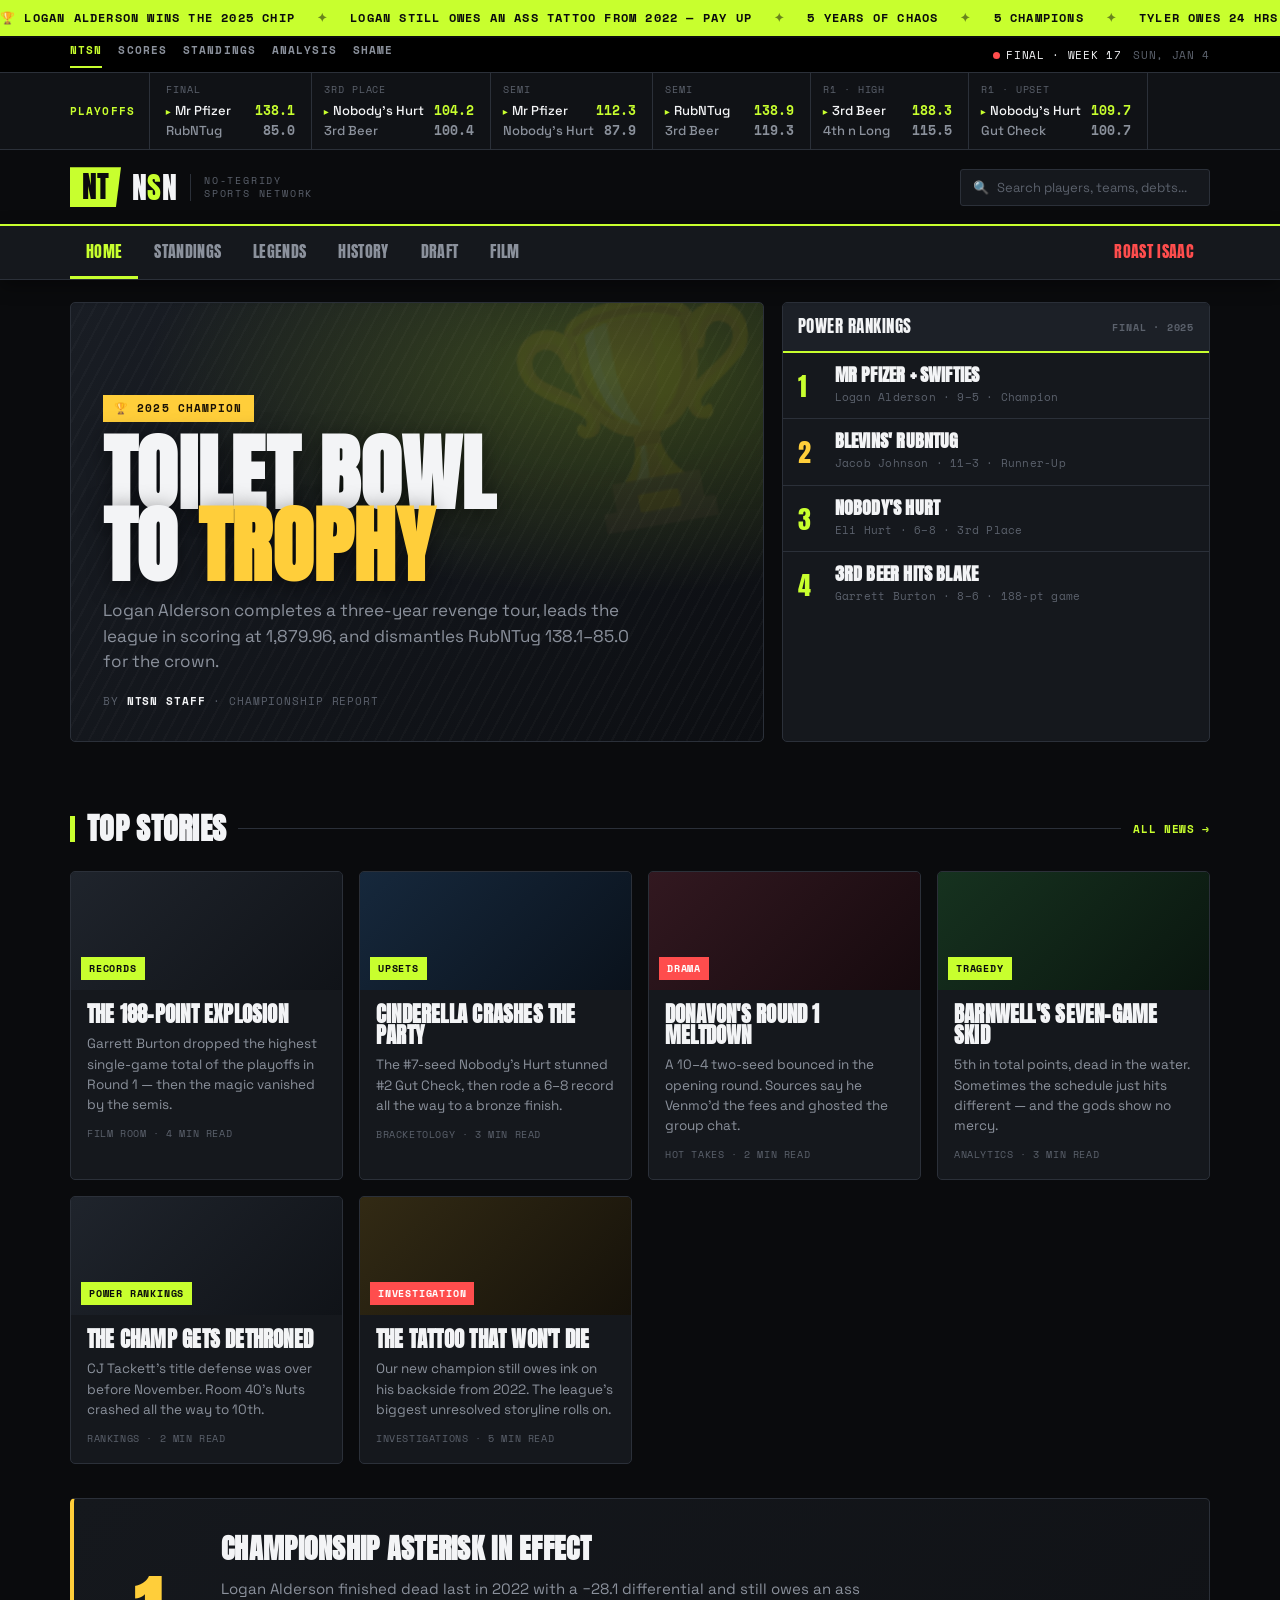
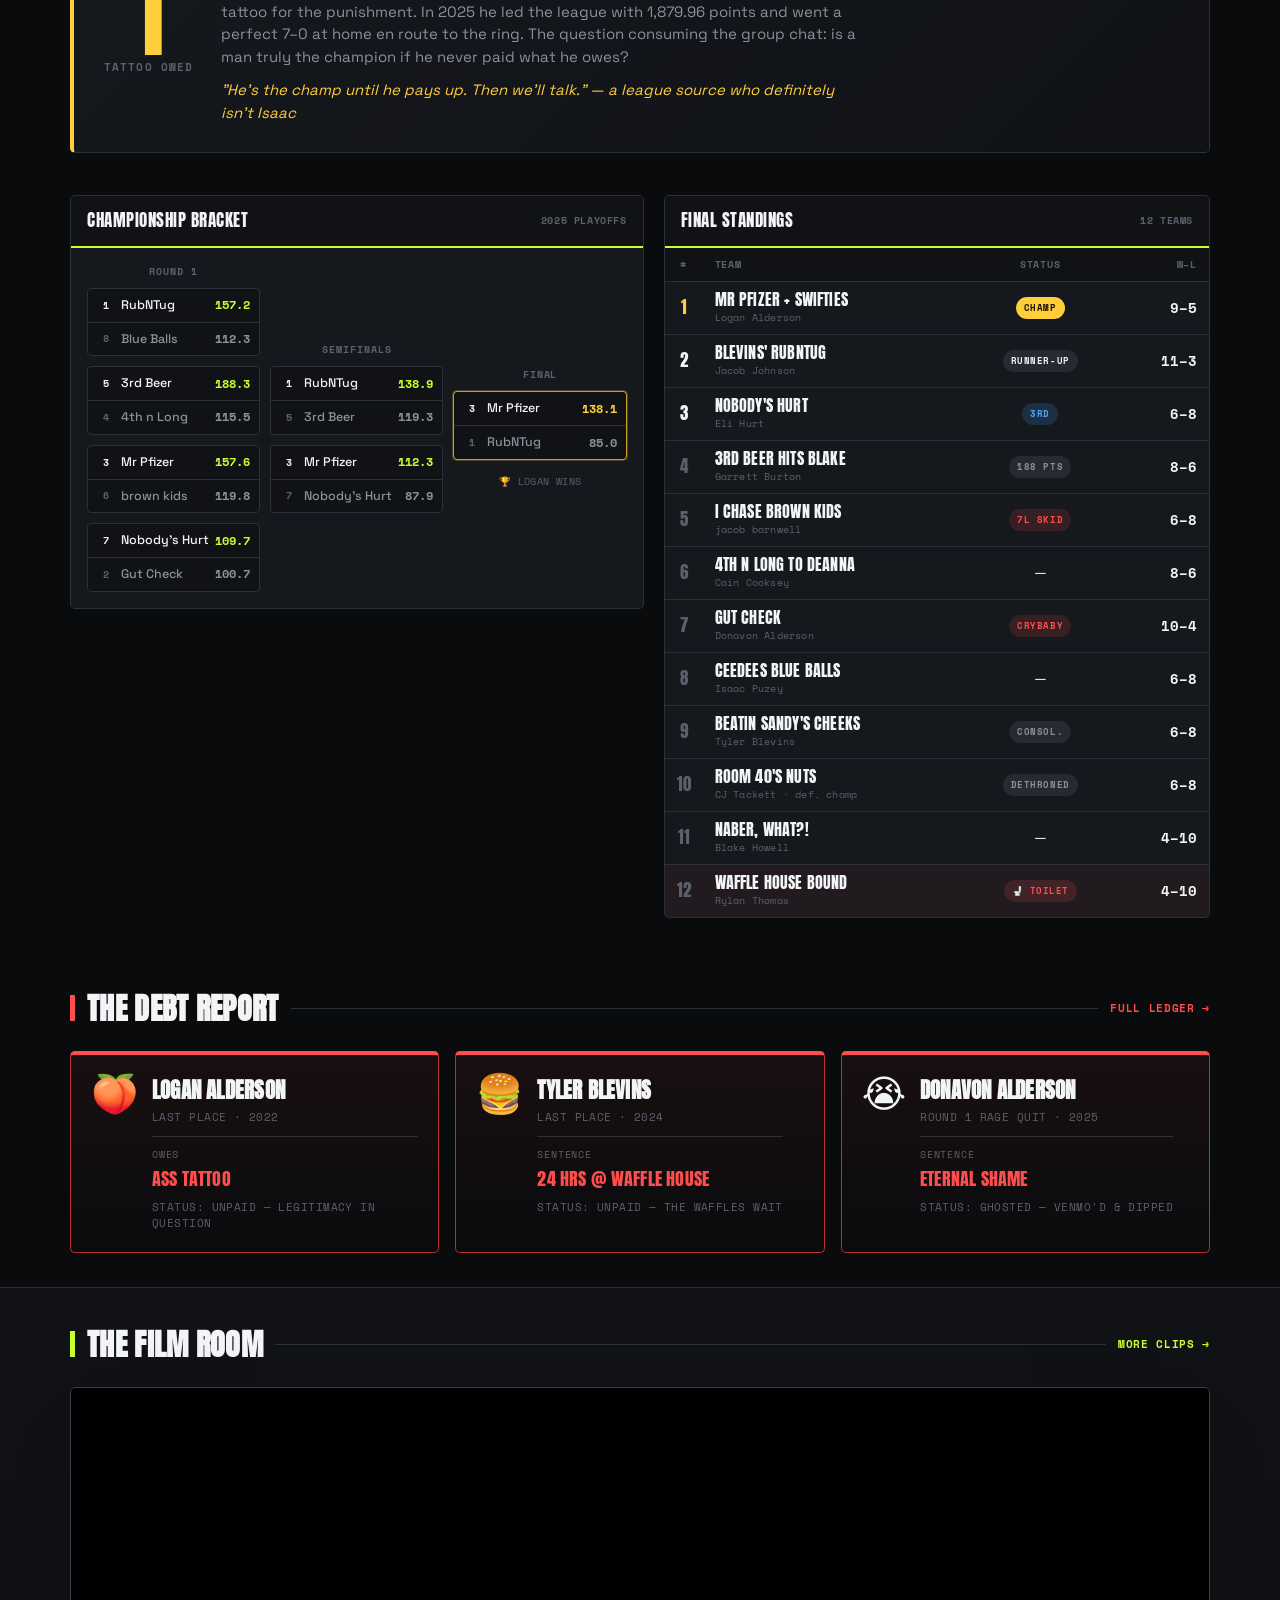
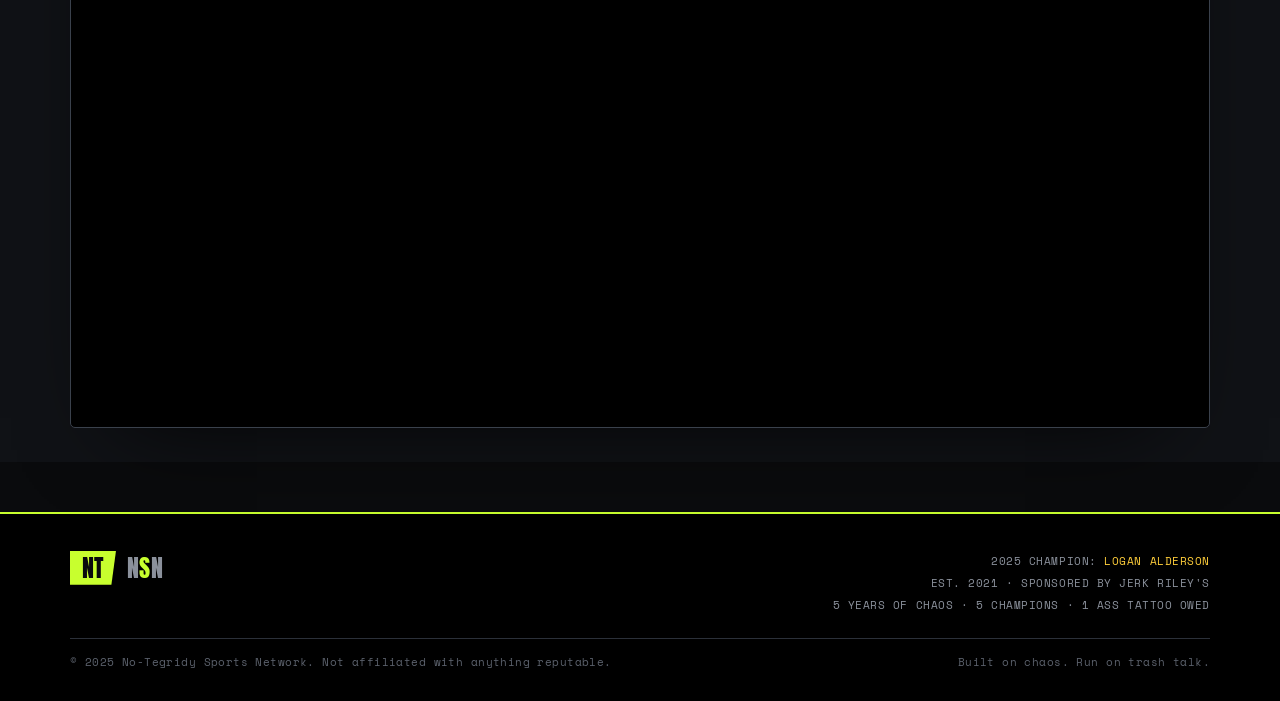
==== index.html @ 657ff0cb "Convert site to NTSN Dark broadcast design across all 7 pages Implements the NTSN (No-Tegridy Sports" ====
<!DOCTYPE html>
<html lang="en">
<head>
    <meta charset="UTF-8">
    <meta name="viewport" content="width=device-width, initial-scale=1.0">
    <title>NTSN — No-Tegridy Sports Network | Logan Captures the 2025 Crown</title>
    <meta name="description" content="No-Tegridy Sports Network: dark broadcast coverage of the 2025 fantasy football championship. Live scorebug, bracket, standings, and the debt that still looms.">
    <link rel="icon" href="favicon-32x32.png" type="image/png">
    <link rel="preconnect" href="https://fonts.googleapis.com">
    <link rel="preconnect" href="https://fonts.gstatic.com" crossorigin>
    <link href="https://fonts.googleapis.com/css2?family=Anton&family=Space+Grotesk:wght@400;500;700&family=Space+Mono:wght@400;700&display=swap" rel="stylesheet">
    <link rel="stylesheet" href="styles.css">
</head>
<body>
<a href="#main" class="skip-link">Skip to main content</a>

<!-- TICKER -->
<div class="ticker" aria-hidden="true">
    <div class="ticker-track" id="ticker">
        <span class="ticker-item">🏆 Logan Alderson wins the 2025 chip</span>
        <span class="ticker-item">Logan STILL owes an ass tattoo from 2022 — pay up</span>
        <span class="ticker-item">5 years of chaos</span>
        <span class="ticker-item">5 champions</span>
        <span class="ticker-item">Tyler owes 24 hrs at Waffle House</span>
        <span class="ticker-item">Donavon rage-quit in Round 1</span>
        <span class="ticker-item">Garrett dropped 188.3 in the playoffs</span>
        <span class="ticker-item">Sponsored by Jerk Riley's</span>
        <span class="ticker-item">Est. 2021</span>
    </div>
</div>

<!-- UTILITY BAR -->
<div class="util">
    <div class="wrap">
        <div class="u-left">
            <a class="on" href="index.html">NTSN</a>
            <a href="#scores">Scores</a>
            <a href="standings.html">Standings</a>
            <a href="#analysis">Analysis</a>
            <a href="roasting-isaac.html">Shame</a>
        </div>
        <div class="u-right">
            <span class="live"><span class="dot"></span>FINAL · WEEK 17</span>
            <span>SUN, JAN 4</span>
        </div>
    </div>
</div>

<!-- SCOREBUG STRIP -->
<div class="scorestrip" id="scores">
    <div class="wrap">
        <div class="sb-label"><span>Playoffs</span></div>
        <div class="sb"><div class="rnd">Final</div>
            <div class="tm w"><span class="nm">Mr Pfizer</span><span class="sc">138.1</span></div>
            <div class="tm"><span class="nm">RubNTug</span><span class="sc">85.0</span></div>
        </div>
        <div class="sb"><div class="rnd">3rd Place</div>
            <div class="tm w"><span class="nm">Nobody's Hurt</span><span class="sc">104.2</span></div>
            <div class="tm"><span class="nm">3rd Beer</span><span class="sc">100.4</span></div>
        </div>
        <div class="sb"><div class="rnd">Semi</div>
            <div class="tm w"><span class="nm">Mr Pfizer</span><span class="sc">112.3</span></div>
            <div class="tm"><span class="nm">Nobody's Hurt</span><span class="sc">87.9</span></div>
        </div>
        <div class="sb"><div class="rnd">Semi</div>
            <div class="tm w"><span class="nm">RubNTug</span><span class="sc">138.9</span></div>
            <div class="tm"><span class="nm">3rd Beer</span><span class="sc">119.3</span></div>
        </div>
        <div class="sb"><div class="rnd">R1 · High</div>
            <div class="tm w"><span class="nm">3rd Beer</span><span class="sc">188.3</span></div>
            <div class="tm"><span class="nm">4th n Long</span><span class="sc">115.5</span></div>
        </div>
        <div class="sb"><div class="rnd">R1 · Upset</div>
            <div class="tm w"><span class="nm">Nobody's Hurt</span><span class="sc">109.7</span></div>
            <div class="tm"><span class="nm">Gut Check</span><span class="sc">100.7</span></div>
        </div>
    </div>
</div>

<!-- MASTHEAD -->
<div class="masthead">
    <div class="wrap">
        <a class="logo" href="index.html" aria-label="NTSN home">
            <span class="mark">NT</span>
            <span class="word">N<b>S</b>N</span>
            <span class="tag">No-Tegridy<br>Sports Network</span>
        </a>
        <div class="mh-search" aria-hidden="true">
            <span>🔍</span>
            <input type="text" placeholder="Search players, teams, debts...">
        </div>
    </div>
</div>

<!-- SUBNAV -->
<nav class="subnav" id="top" aria-label="Main">
    <div class="wrap">
        <a class="on" href="index.html">Home</a>
        <a href="standings.html">Standings</a>
        <a href="group.html">Legends</a>
        <a href="past-seasons.html">History</a>
        <a href="draft-recap.html">Draft</a>
        <a href="pictures.html">Film</a>
        <a class="roast" href="roasting-isaac.html">Roast Isaac</a>
    </div>
</nav>

<main id="main">

<!-- HERO -->
<div class="hero-band">
    <div class="wrap">
        <div class="hero">
            <article class="feature reveal">
                <div class="fc">
                    <span class="feat-tag">🏆 2025 Champion</span>
                    <h1>Toilet Bowl<br>to <em>Trophy</em></h1>
                    <p class="dek">Logan Alderson completes a three-year revenge tour, leads the league in scoring at 1,879.96, and dismantles RubNTug 138.1–85.0 for the crown.</p>
                    <div class="byline">By <b>NTSN Staff</b> · Championship Report</div>
                </div>
            </article>

            <aside class="rail reveal">
                <div class="rail-head">Power Rankings <span class="lk">FINAL · 2025</span></div>
                <a class="item" href="standings.html"><span class="rk">1</span><span class="tx"><h4>Mr Pfizer + Swifties</h4><p>Logan Alderson · 9–5 · Champion</p></span></a>
                <a class="item" href="standings.html"><span class="rk">2</span><span class="tx"><h4>Blevins' RubNTug</h4><p>Jacob Johnson · 11–3 · Runner-Up</p></span></a>
                <a class="item" href="standings.html"><span class="rk">3</span><span class="tx"><h4>Nobody's Hurt</h4><p>Eli Hurt · 6–8 · 3rd Place</p></span></a>
                <a class="item" href="standings.html"><span class="rk">4</span><span class="tx"><h4>3rd Beer Hits Blake</h4><p>Garrett Burton · 8–6 · 188-pt game</p></span></a>
            </aside>
        </div>
    </div>
</div>

<!-- TOP STORIES -->
<section class="sec" id="analysis">
    <div class="wrap">
        <div class="sec-head reveal">
            <span class="bar"></span>
            <h2>Top Stories</h2>
            <span class="rule"></span>
            <a class="all" href="standings.html">All News →</a>
        </div>
        <div class="cards reveal">
            <article class="card">
                <div class="thumb"><span class="cat">Records</span></div>
                <div class="cbody">
                    <h3><a href="standings.html">The 188-Point Explosion</a></h3>
                    <p>Garrett Burton dropped the highest single-game total of the playoffs in Round 1 — then the magic vanished by the semis.</p>
                    <div class="meta">Film Room · 4 min read</div>
                </div>
            </article>
            <article class="card">
                <div class="thumb g2"><span class="cat">Upsets</span></div>
                <div class="cbody">
                    <h3><a href="standings.html">Cinderella Crashes the Party</a></h3>
                    <p>The #7-seed Nobody's Hurt stunned #2 Gut Check, then rode a 6–8 record all the way to a bronze finish.</p>
                    <div class="meta">Bracketology · 3 min read</div>
                </div>
            </article>
            <article class="card">
                <div class="thumb g3"><span class="cat">Drama</span></div>
                <div class="cbody">
                    <h3><a href="standings.html">Donavon's Round 1 Meltdown</a></h3>
                    <p>A 10–4 two-seed bounced in the opening round. Sources say he Venmo'd the fees and ghosted the group chat.</p>
                    <div class="meta">Hot Takes · 2 min read</div>
                </div>
            </article>
            <article class="card">
                <div class="thumb g5"><span class="cat">Tragedy</span></div>
                <div class="cbody">
                    <h3><a href="standings.html">Barnwell's Seven-Game Skid</a></h3>
                    <p>5th in total points, dead in the water. Sometimes the schedule just hits different — and the gods show no mercy.</p>
                    <div class="meta">Analytics · 3 min read</div>
                </div>
            </article>
            <article class="card">
                <div class="thumb g4"><span class="cat">Power Rankings</span></div>
                <div class="cbody">
                    <h3><a href="past-seasons.html">The Champ Gets Dethroned</a></h3>
                    <p>CJ Tackett's title defense was over before November. Room 40's Nuts crashed all the way to 10th.</p>
                    <div class="meta">Rankings · 2 min read</div>
                </div>
            </article>
            <article class="card">
                <div class="thumb g6"><span class="cat">Investigation</span></div>
                <div class="cbody">
                    <h3><a href="roasting-isaac.html">The Tattoo That Won't Die</a></h3>
                    <p>Our new champion still owes ink on his backside from 2022. The league's biggest unresolved storyline rolls on.</p>
                    <div class="meta">Investigations · 5 min read</div>
                </div>
            </article>
        </div>
    </div>
</section>

<!-- ANALYSIS BANNER -->
<section class="wrap" style="padding-bottom:8px;">
    <div class="analysis reveal">
        <div class="big">1<small>TATTOO OWED</small></div>
        <div>
            <h3>Championship Asterisk In Effect</h3>
            <p>Logan Alderson finished dead last in 2022 with a −28.1 differential and still owes an ass tattoo for the punishment. In 2025 he led the league with 1,879.96 points and went a perfect 7–0 at home en route to the ring. The question consuming the group chat: is a man truly the champion if he never paid what he owes?</p>
            <p class="quote">"He's the champ until he pays up. Then we'll talk." — a league source who definitely isn't Isaac</p>
        </div>
    </div>
</section>

<!-- BRACKET + STANDINGS -->
<section class="sec" id="standings">
    <div class="wrap">
        <div class="split">
            <div class="panel-card reveal">
                <div class="pc-head">Championship Bracket <span class="sm">2025 PLAYOFFS</span></div>
                <div class="bk">
                    <div class="col c1">
                        <div class="cl">Round 1</div>
                        <div class="bm">
                            <div class="br w"><span class="sd">1</span><span class="nm">RubNTug</span><span class="sc">157.2</span></div>
                            <div class="br"><span class="sd">8</span><span class="nm">Blue Balls</span><span class="sc">112.3</span></div>
                        </div>
                        <div class="bm">
                            <div class="br w"><span class="sd">5</span><span class="nm">3rd Beer</span><span class="sc">188.3</span></div>
                            <div class="br"><span class="sd">4</span><span class="nm">4th n Long</span><span class="sc">115.5</span></div>
                        </div>
                        <div class="bm">
                            <div class="br w"><span class="sd">3</span><span class="nm">Mr Pfizer</span><span class="sc">157.6</span></div>
                            <div class="br"><span class="sd">6</span><span class="nm">brown kids</span><span class="sc">119.8</span></div>
                        </div>
                        <div class="bm">
                            <div class="br w"><span class="sd">7</span><span class="nm">Nobody's Hurt</span><span class="sc">109.7</span></div>
                            <div class="br"><span class="sd">2</span><span class="nm">Gut Check</span><span class="sc">100.7</span></div>
                        </div>
                    </div>
                    <div class="col c2">
                        <div class="cl">Semifinals</div>
                        <div class="bm">
                            <div class="br w"><span class="sd">1</span><span class="nm">RubNTug</span><span class="sc">138.9</span></div>
                            <div class="br"><span class="sd">5</span><span class="nm">3rd Beer</span><span class="sc">119.3</span></div>
                        </div>
                        <div class="bm">
                            <div class="br w"><span class="sd">3</span><span class="nm">Mr Pfizer</span><span class="sc">112.3</span></div>
                            <div class="br"><span class="sd">7</span><span class="nm">Nobody's Hurt</span><span class="sc">87.9</span></div>
                        </div>
                    </div>
                    <div class="col c3">
                        <div class="cl">Final</div>
                        <div class="bm champ">
                            <div class="br w"><span class="sd">3</span><span class="nm">Mr Pfizer</span><span class="sc">138.1</span></div>
                            <div class="br"><span class="sd">1</span><span class="nm">RubNTug</span><span class="sc">85.0</span></div>
                        </div>
                        <div class="note">🏆 Logan wins</div>
                    </div>
                </div>
            </div>

            <div class="panel-card reveal">
                <div class="pc-head">Final Standings <span class="sm">12 TEAMS</span></div>
                <table class="stand">
                    <thead>
                        <tr><th class="c">#</th><th>Team</th><th class="c">Status</th><th class="r">W–L</th></tr>
                    </thead>
                    <tbody>
                        <tr class="p1"><td class="rk">1</td><td><div class="team">Mr Pfizer + Swifties</div><div class="own">Logan Alderson</div></td><td class="tag"><span class="tg champ">Champ</span></td><td class="rec">9–5</td></tr>
                        <tr class="p2"><td class="rk">2</td><td><div class="team">Blevins' RubNTug</div><div class="own">Jacob Johnson</div></td><td class="tag"><span class="tg run">Runner-Up</span></td><td class="rec">11–3</td></tr>
                        <tr class="p3"><td class="rk">3</td><td><div class="team">Nobody's Hurt</div><div class="own">Eli Hurt</div></td><td class="tag"><span class="tg third">3rd</span></td><td class="rec">6–8</td></tr>
                        <tr><td class="rk">4</td><td><div class="team">3rd Beer Hits Blake</div><div class="own">Garrett Burton</div></td><td class="tag"><span class="tg neu">188 Pts</span></td><td class="rec">8–6</td></tr>
                        <tr><td class="rk">5</td><td><div class="team">I chase brown kids</div><div class="own">jacob barnwell</div></td><td class="tag"><span class="tg bad">7L Skid</span></td><td class="rec">6–8</td></tr>
                        <tr><td class="rk">6</td><td><div class="team">4th n Long to Deanna</div><div class="own">Cain Cooksey</div></td><td class="tag">—</td><td class="rec">8–6</td></tr>
                        <tr><td class="rk">7</td><td><div class="team">Gut Check</div><div class="own">Donavon Alderson</div></td><td class="tag"><span class="tg bad">Crybaby</span></td><td class="rec">10–4</td></tr>
                        <tr><td class="rk">8</td><td><div class="team">CeeDees Blue Balls</div><div class="own">Isaac Puzey</div></td><td class="tag">—</td><td class="rec">6–8</td></tr>
                        <tr><td class="rk">9</td><td><div class="team">Beatin Sandy's Cheeks</div><div class="own">Tyler Blevins</div></td><td class="tag"><span class="tg neu">Consol.</span></td><td class="rec">6–8</td></tr>
                        <tr><td class="rk">10</td><td><div class="team">Room 40's Nuts</div><div class="own">CJ Tackett · def. champ</div></td><td class="tag"><span class="tg neu">Dethroned</span></td><td class="rec">6–8</td></tr>
                        <tr><td class="rk">11</td><td><div class="team">Naber, What?!</div><div class="own">Blake Howell</div></td><td class="tag">—</td><td class="rec">4–10</td></tr>
                        <tr class="last"><td class="rk">12</td><td><div class="team">Waffle House Bound</div><div class="own">Rylan Thomas</div></td><td class="tag"><span class="tg bad">🚽 Toilet</span></td><td class="rec">4–10</td></tr>
                    </tbody>
                </table>
            </div>
        </div>
    </div>
</section>

<!-- DEBT REPORT -->
<section class="sec" id="shame">
    <div class="wrap">
        <div class="sec-head reveal">
            <span class="bar red"></span>
            <h2>The Debt Report</h2>
            <span class="rule"></span>
            <a class="all red" href="roasting-isaac.html">Full Ledger →</a>
        </div>
        <div class="shame-strip reveal">
            <div class="shame-c">
                <div class="e">🍑</div>
                <div>
                    <h4>Logan Alderson</h4>
                    <div class="crime">Last place · 2022</div>
                    <div class="owes"><div class="l">Owes</div><div class="v">Ass Tattoo</div></div>
                    <div class="crime" style="margin-top:7px;">Status: UNPAID — legitimacy in question</div>
                </div>
            </div>
            <div class="shame-c">
                <div class="e">🍔</div>
                <div>
                    <h4>Tyler Blevins</h4>
                    <div class="crime">Last place · 2024</div>
                    <div class="owes"><div class="l">Sentence</div><div class="v">24 Hrs @ Waffle House</div></div>
                    <div class="crime" style="margin-top:7px;">Status: UNPAID — the waffles wait</div>
                </div>
            </div>
            <div class="shame-c">
                <div class="e">😭</div>
                <div>
                    <h4>Donavon Alderson</h4>
                    <div class="crime">Round 1 rage quit · 2025</div>
                    <div class="owes"><div class="l">Sentence</div><div class="v">Eternal Shame</div></div>
                    <div class="crime" style="margin-top:7px;">Status: GHOSTED — Venmo'd &amp; dipped</div>
                </div>
            </div>
        </div>
    </div>
</section>

<!-- VIDEO -->
<section class="video-band sec" id="gallery">
    <div class="wrap">
        <div class="sec-head reveal">
            <span class="bar"></span>
            <h2>The Film Room</h2>
            <span class="rule"></span>
            <a class="all" href="pictures.html">More Clips →</a>
        </div>
        <div class="vframe reveal">
            <iframe src="https://drive.google.com/file/d/1FqCwbtJNPTwEOCV17knB-RjSnwwdlxJz/preview" allow="autoplay" allowfullscreen title="No-Tegridy highlight video"></iframe>
        </div>
    </div>
</section>

</main>

<!-- FOOTER -->
<footer class="foot" id="history">
    <div class="wrap">
        <div class="ftop">
            <a class="logo" href="index.html"><span class="mark">NT</span><span class="word">N<b>S</b>N</span></a>
            <div class="fmeta">
                2025 Champion: <span class="gold">Logan Alderson</span><br>
                Est. 2021 · Sponsored by Jerk Riley's<br>
                5 Years of Chaos · 5 Champions · 1 Ass Tattoo Owed
            </div>
        </div>
        <div class="fbottom">
            <span>© 2025 No-Tegridy Sports Network. Not affiliated with anything reputable.</span>
            <span>Built on chaos. Run on trash talk.</span>
        </div>
    </div>
</footer>

<script src="script.js"></script>
</body>
</html>
---- styles.css ----
/* ====================================================================
   NO-TEGRIDY SPORTS NETWORK (NTSN) — DARK BROADCAST DESIGN SYSTEM
   ==================================================================== */

:root {
    /* surfaces */
    --bg: #0a0b0d;
    --bg-2: #101216;
    --surface: #15181d;
    --surface-2: #1c2027;
    --surface-3: #252a33;
    --line: #2b3039;
    --line-2: #3a414c;

    /* text */
    --text: #f3f4f6;
    --muted: #8b919c;
    --faint: #5b616c;

    /* brand */
    --green: #c8ff2e;
    --green-dim: #9fd119;
    --gold: #ffce3a;
    --gold-dim: #c79b1f;
    --red: #ff4d4d;
    --red-dim: #b8302f;
    --blue: #4ea8ff;
    --purple: #a78bfa;

    /* type */
    --display: "Anton", Impact, sans-serif;
    --body: "Space Grotesk", system-ui, sans-serif;
    --mono: "Space Mono", ui-monospace, monospace;

    --maxw: 1200px;
    --maxw-wide: 1320px;
    --gutter: clamp(12px, 3vw, 30px);
}

/* ============ RESET ============ */
*, *::before, *::after { box-sizing: border-box; margin: 0; padding: 0; }
html { scroll-behavior: smooth; -webkit-text-size-adjust: 100%; }
body {
    font-family: var(--body);
    font-size: 16px;
    line-height: 1.5;
    color: var(--text);
    background: var(--bg);
    -webkit-font-smoothing: antialiased;
    overflow-x: hidden;
    background-image: radial-gradient(900px 480px at 82% -8%, rgba(200,255,46,.05), transparent 60%);
}
a { color: inherit; text-decoration: none; }
img, video, iframe { display: block; max-width: 100%; }
ul { list-style: none; }
button { font: inherit; cursor: pointer; border: none; background: none; color: inherit; }
::selection { background: var(--green); color: #0a0b0d; }

:focus-visible {
    outline: 2px solid var(--green);
    outline-offset: 2px;
}

.skip-link {
    position: absolute;
    top: -50px;
    left: 12px;
    background: var(--green);
    color: #0a0b0d;
    padding: 8px 14px;
    font-family: var(--mono);
    font-weight: 700;
    z-index: 10000;
    text-transform: uppercase;
    letter-spacing: 0.08em;
}
.skip-link:focus { top: 8px; }

.wrap { max-width: var(--maxw); margin: 0 auto; padding-inline: var(--gutter); }
.wrap-wide { max-width: var(--maxw-wide); margin: 0 auto; padding-inline: var(--gutter); }

.display { font-family: var(--display); font-weight: 400; text-transform: uppercase; line-height: .92; letter-spacing: .01em; }
.mono { font-family: var(--mono); }

/* ============ TICKER ============ */
.ticker {
    background: var(--green);
    color: #0a0b0d;
    overflow: hidden;
    border-bottom: 2px solid #0a0b0d;
    position: relative;
    z-index: 60;
}
.ticker-track {
    display: inline-flex;
    align-items: center;
    white-space: nowrap;
    animation: scroll-ticker 34s linear infinite;
    will-change: transform;
}
.ticker:hover .ticker-track { animation-play-state: paused; }
.ticker-item {
    font-family: var(--mono);
    font-weight: 700;
    font-size: 12px;
    letter-spacing: .1em;
    text-transform: uppercase;
    padding: 9px 0;
    display: inline-flex;
    align-items: center;
}
.ticker-item::after { content: "\2726"; padding: 0 22px; opacity: .5; }
@keyframes scroll-ticker {
    from { transform: translateX(0); }
    to { transform: translateX(-50%); }
}

/* ============ UTILITY BAR ============ */
.util {
    background: #000;
    border-bottom: 1px solid var(--line);
}
.util .wrap { display: flex; align-items: center; justify-content: space-between; height: 34px; gap: 14px; }
.util .u-left {
    display: flex;
    align-items: center;
    gap: 16px;
    font-family: var(--mono);
    font-weight: 700;
    font-size: 11px;
    text-transform: uppercase;
    letter-spacing: .1em;
    overflow-x: auto;
    scrollbar-width: none;
}
.util .u-left::-webkit-scrollbar { display: none; }
.util .u-left a {
    color: var(--muted);
    transition: color .12s;
    padding-bottom: 8px;
    border-bottom: 2px solid transparent;
    white-space: nowrap;
}
.util .u-left a:hover { color: var(--text); }
.util .u-left a.on { color: var(--green); border-bottom-color: var(--green); }
.util .u-right {
    display: flex;
    align-items: center;
    gap: 12px;
    color: var(--faint);
    font-family: var(--mono);
    font-size: 11px;
    letter-spacing: .06em;
    white-space: nowrap;
    flex-shrink: 0;
}
.util .live { display: flex; align-items: center; gap: 6px; color: var(--text); }
.util .dot {
    width: 7px;
    height: 7px;
    border-radius: 50%;
    background: var(--red);
    animation: pulse 1.4s infinite;
}
@keyframes pulse { 0%, 100% { opacity: 1; } 50% { opacity: .35; } }

/* ============ SCOREBUG STRIP ============ */
.scorestrip {
    background: var(--bg-2);
    border-bottom: 1px solid var(--line);
}
.scorestrip .wrap {
    display: flex;
    align-items: stretch;
    overflow-x: auto;
    scrollbar-width: none;
}
.scorestrip .wrap::-webkit-scrollbar { display: none; }
.sb-label {
    display: flex;
    align-items: center;
    padding-right: 14px;
    margin-right: 4px;
    border-right: 1px solid var(--line);
    flex-shrink: 0;
}
.sb-label span {
    font-family: var(--mono);
    font-weight: 700;
    font-size: 11px;
    color: var(--green);
    text-transform: uppercase;
    letter-spacing: .1em;
}
.sb {
    flex-shrink: 0;
    min-width: 158px;
    padding: 9px 16px 9px 12px;
    border-right: 1px solid var(--line);
}
.sb .rnd {
    font-family: var(--mono);
    font-size: 9.5px;
    color: var(--faint);
    text-transform: uppercase;
    letter-spacing: .1em;
    margin-bottom: 5px;
}
.sb .tm {
    display: flex;
    justify-content: space-between;
    align-items: center;
    gap: 10px;
    font-size: 13px;
    line-height: 1.5;
}
.sb .tm .nm { color: var(--muted); font-weight: 500; white-space: nowrap; }
.sb .tm .sc { font-family: var(--mono); font-weight: 700; color: var(--muted); }
.sb .tm.w .nm { color: var(--text); }
.sb .tm.w .sc { color: var(--green); }
.sb .tm.w .nm::before { content: "\25B8"; color: var(--green); margin-right: 4px; font-size: 10px; }

/* ============ MASTHEAD ============ */
.masthead { background: var(--bg); }
.masthead .wrap {
    display: flex;
    align-items: center;
    justify-content: space-between;
    height: 74px;
    gap: 18px;
}
.logo { display: flex; align-items: center; }
.logo .mark {
    background: var(--green);
    color: #0a0b0d;
    font-family: var(--display);
    font-size: 30px;
    padding: 5px 12px;
    line-height: 1;
    clip-path: polygon(0 0, 100% 0, 90% 100%, 0 100%);
}
.logo .word {
    font-family: var(--display);
    font-size: 30px;
    text-transform: uppercase;
    letter-spacing: .01em;
    padding-left: 11px;
}
.logo .word b { color: var(--green); font-weight: 400; }
.logo .tag {
    color: var(--faint);
    font-family: var(--mono);
    font-size: 10px;
    text-transform: uppercase;
    letter-spacing: .18em;
    margin-left: 13px;
    border-left: 1px solid var(--line);
    padding-left: 13px;
    line-height: 1.35;
}
.mh-search {
    display: flex;
    align-items: center;
    background: var(--surface);
    border: 1px solid var(--line);
    border-radius: 3px;
    padding: 8px 12px;
    gap: 8px;
    width: 250px;
    color: var(--faint);
    font-size: 13px;
}
.mh-search input {
    background: none;
    border: none;
    outline: none;
    color: var(--text);
    font-family: var(--body);
    font-size: 13px;
    width: 100%;
}
.mh-search input::placeholder { color: var(--faint); }

/* ============ SUBNAV ============ */
.subnav {
    background: var(--surface);
    border-top: 2px solid var(--green);
    border-bottom: 1px solid var(--line);
    position: sticky;
    top: 0;
    z-index: 40;
    box-shadow: 0 6px 18px rgba(0, 0, 0, .4);
}
.subnav .wrap {
    display: flex;
    align-items: center;
    overflow-x: auto;
    scrollbar-width: none;
}
.subnav .wrap::-webkit-scrollbar { display: none; }
.subnav a {
    font-family: var(--display);
    font-size: 16px;
    text-transform: uppercase;
    letter-spacing: .02em;
    color: var(--muted);
    padding: 13px 16px;
    white-space: nowrap;
    border-bottom: 3px solid transparent;
    transition: color .12s, background .12s;
}
.subnav a:hover { color: var(--text); background: var(--surface-2); }
.subnav a.on { color: var(--green); border-bottom-color: var(--green); }
.subnav a.roast { margin-left: auto; color: var(--red); }
.subnav a.roast:hover { background: rgba(255, 77, 77, .1); }

/* ============ PAGE TITLE BAND (used on non-home pages) ============ */
.page-title-band {
    background: linear-gradient(180deg, var(--bg-2), var(--bg));
    border-bottom: 1px solid var(--line);
    padding: 36px 0 30px;
}
.page-title-band .eyebrow {
    font-family: var(--mono);
    font-weight: 700;
    font-size: 11px;
    text-transform: uppercase;
    letter-spacing: .14em;
    color: var(--green);
    margin-bottom: 12px;
}
.page-title-band h1 {
    font-family: var(--display);
    font-size: clamp(40px, 6vw, 68px);
    text-transform: uppercase;
    line-height: .9;
    letter-spacing: .005em;
}
.page-title-band h1 em { font-style: normal; color: var(--green); }
.page-title-band .dek {
    color: var(--muted);
    font-size: 16px;
    max-width: 70ch;
    margin-top: 14px;
}

/* ============ HERO (home only) ============ */
.hero-band { background: var(--bg); padding: 22px 0 30px; }
.hero { display: grid; grid-template-columns: 1.62fr 1fr; gap: 18px; }
.feature {
    position: relative;
    border: 1px solid var(--line);
    border-radius: 5px;
    overflow: hidden;
    min-height: 440px;
    background: linear-gradient(135deg, #191d24, #0c0e12);
    display: flex;
    align-items: flex-end;
}
.feature::before {
    content: "";
    position: absolute;
    inset: 0;
    background:
        radial-gradient(120% 90% at 78% 16%, rgba(200, 255, 46, .22), transparent 56%),
        repeating-linear-gradient(118deg, rgba(255, 255, 255, .022) 0 2px, transparent 2px 11px);
}
.feature::after {
    content: "\1F3C6";
    position: absolute;
    right: -12px;
    top: 2px;
    font-size: 210px;
    opacity: .08;
    transform: rotate(-10deg);
    line-height: 1;
}
.feature .fc { position: relative; z-index: 2; padding: 32px; }
.feat-tag {
    display: inline-flex;
    align-items: center;
    gap: 8px;
    font-family: var(--mono);
    font-weight: 700;
    font-size: 11px;
    text-transform: uppercase;
    letter-spacing: .1em;
    padding: 5px 11px;
    margin-bottom: 16px;
    background: var(--gold);
    color: #1a1205;
}
.feature h1 {
    font-family: var(--display);
    text-transform: uppercase;
    color: var(--text);
    line-height: .86;
    font-size: clamp(44px, 6.6vw, 84px);
    letter-spacing: .004em;
    text-shadow: 0 4px 22px rgba(0, 0, 0, .5);
}
.feature h1 em { font-style: normal; color: var(--gold); }
.feature .dek { color: var(--muted); font-size: 17px; margin-top: 16px; max-width: 48ch; }
.feature .byline {
    margin-top: 18px;
    font-family: var(--mono);
    font-size: 11px;
    color: var(--faint);
    text-transform: uppercase;
    letter-spacing: .08em;
}
.feature .byline b { color: var(--text); }

.rail {
    display: flex;
    flex-direction: column;
    background: var(--surface);
    border: 1px solid var(--line);
    border-radius: 5px;
    overflow: hidden;
}
.rail-head {
    font-family: var(--display);
    font-size: 17px;
    text-transform: uppercase;
    letter-spacing: .03em;
    color: var(--text);
    background: var(--surface-2);
    padding: 11px 15px;
    border-bottom: 2px solid var(--green);
    display: flex;
    justify-content: space-between;
    align-items: center;
}
.rail-head .lk { font-family: var(--mono); color: var(--faint); font-size: 10px; letter-spacing: .08em; font-weight: 700; }
.rail a.item {
    display: flex;
    gap: 13px;
    padding: 13px 15px;
    border-bottom: 1px solid var(--line);
    transition: background .12s;
    align-items: center;
}
.rail a.item:last-child { border-bottom: none; }
.rail a.item:hover { background: var(--surface-2); }
.rail .rk { font-family: var(--display); font-size: 26px; color: var(--green); line-height: 1; min-width: 24px; }
.rail a.item:nth-child(3) .rk { color: var(--gold); }
.rail .tx h4 {
    font-family: var(--display);
    font-size: 18px;
    color: var(--text);
    line-height: 1;
    text-transform: uppercase;
    letter-spacing: .01em;
}
.rail .tx p { font-family: var(--mono); color: var(--faint); font-size: 11px; margin-top: 5px; letter-spacing: .02em; }

/* ============ SECTIONS ============ */
.sec { padding: 34px 0; }
.sec-head { display: flex; align-items: center; gap: 12px; margin-bottom: 20px; }
.sec-head .bar { width: 5px; height: 26px; background: var(--green); flex-shrink: 0; }
.sec-head .bar.red { background: var(--red); }
.sec-head .bar.gold { background: var(--gold); }
.sec-head .bar.purple { background: var(--purple); }
.sec-head h2 { font-family: var(--display); font-size: 30px; text-transform: uppercase; letter-spacing: .01em; }
.sec-head .rule { flex: 1; height: 1px; background: var(--line); }
.sec-head a.all {
    font-family: var(--mono);
    font-weight: 700;
    font-size: 11px;
    text-transform: uppercase;
    color: var(--green);
    letter-spacing: .06em;
}
.sec-head a.all.red { color: var(--red); }

.sec-sub {
    font-family: var(--mono);
    font-weight: 700;
    font-size: 11px;
    text-transform: uppercase;
    letter-spacing: .12em;
    color: var(--faint);
    margin-bottom: 14px;
}

/* ============ STORY CARDS ============ */
.cards { display: grid; grid-template-columns: repeat(auto-fill, minmax(264px, 1fr)); gap: 16px; }
.card {
    background: var(--surface);
    border: 1px solid var(--line);
    border-radius: 5px;
    overflow: hidden;
    transition: border-color .15s, transform .15s;
}
.card:hover { border-color: var(--line-2); transform: translateY(-2px); }
.card .thumb {
    height: 118px;
    position: relative;
    display: flex;
    align-items: flex-end;
    padding: 10px;
    background: linear-gradient(135deg, #1f242c, #101318);
}
.card .thumb.g2 { background: linear-gradient(135deg, #16283c, #0a121c); }
.card .thumb.g3 { background: linear-gradient(135deg, #321820, #160a0e); }
.card .thumb.g4 { background: linear-gradient(135deg, #1f242c, #101318); }
.card .thumb.g5 { background: linear-gradient(135deg, #16321f, #0a160f); }
.card .thumb.g6 { background: linear-gradient(135deg, #322a14, #16120a); }
.card .thumb.g7 { background: linear-gradient(135deg, #2a1632, #14081d); }
.card .thumb .cat {
    font-family: var(--mono);
    font-weight: 700;
    font-size: 10px;
    text-transform: uppercase;
    letter-spacing: .08em;
    padding: 4px 8px;
    background: var(--green);
    color: #0a0b0d;
}
.card .thumb.g3 .cat, .card .thumb.g6 .cat { background: var(--red); color: #fff; }
.card .thumb.g7 .cat { background: var(--purple); color: #fff; }
.card .cbody { padding: 14px 16px 17px; }
.card h3 { font-family: var(--display); font-size: 21px; line-height: 1; text-transform: uppercase; letter-spacing: .01em; }
.card h3 a:hover { color: var(--green); }
.card p { color: var(--muted); font-size: 13.5px; margin-top: 9px; }
.card .meta {
    margin-top: 11px;
    font-family: var(--mono);
    font-size: 10px;
    color: var(--faint);
    text-transform: uppercase;
    letter-spacing: .06em;
}

/* ============ ANALYSIS BANNER ============ */
.analysis {
    background: linear-gradient(135deg, var(--surface), var(--bg-2));
    border: 1px solid var(--line);
    border-left: 4px solid var(--gold);
    border-radius: 5px;
    padding: 28px 30px;
    display: grid;
    grid-template-columns: auto 1fr;
    gap: 28px;
    align-items: center;
}
.analysis.red { border-left-color: var(--red); }
.analysis.green { border-left-color: var(--green); }
.analysis .big {
    font-family: var(--display);
    font-size: 92px;
    color: var(--gold);
    line-height: .82;
    text-align: center;
}
.analysis.red .big { color: var(--red); }
.analysis.green .big { color: var(--green); }
.analysis .big small {
    display: block;
    font-family: var(--mono);
    font-size: 11px;
    color: var(--faint);
    letter-spacing: .1em;
    margin-top: 8px;
    font-weight: 700;
}
.analysis h3 { font-family: var(--display); font-size: 28px; text-transform: uppercase; margin-bottom: 9px; letter-spacing: .01em; }
.analysis p { color: var(--muted); font-size: 15px; max-width: 64ch; }
.analysis p + p { margin-top: 10px; }
.analysis .quote { color: var(--gold); font-style: italic; margin-top: 11px; font-size: 15px; }
.analysis.red .quote { color: var(--red); }

/* ============ PANELS / SPLIT ============ */
.split { display: grid; grid-template-columns: 1.05fr 1fr; gap: 20px; align-items: start; }
.panel-card {
    background: var(--surface);
    border: 1px solid var(--line);
    border-radius: 5px;
    overflow: hidden;
}
.pc-head {
    background: var(--bg-2);
    color: var(--text);
    font-family: var(--display);
    font-size: 17px;
    text-transform: uppercase;
    letter-spacing: .03em;
    padding: 12px 16px;
    display: flex;
    justify-content: space-between;
    align-items: center;
    border-bottom: 2px solid var(--green);
    gap: 10px;
}
.pc-head.red { border-bottom-color: var(--red); }
.pc-head.gold { border-bottom-color: var(--gold); }
.pc-head .sm { font-family: var(--mono); font-size: 10px; color: var(--faint); letter-spacing: .06em; font-weight: 700; }

/* ============ BRACKET ============ */
.bk {
    padding: 16px;
    display: grid;
    grid-template-columns: 1fr 1fr 1fr;
    gap: 10px;
    align-items: center;
}
.bk .col { display: flex; flex-direction: column; gap: 10px; }
.bk .col.c2 { justify-content: space-around; }
.bk .col.c3 { justify-content: center; }
.bk .cl {
    font-family: var(--mono);
    font-weight: 700;
    font-size: 9.5px;
    color: var(--faint);
    text-transform: uppercase;
    letter-spacing: .1em;
    text-align: center;
}
.bm {
    border: 1px solid var(--line);
    border-radius: 4px;
    overflow: hidden;
    background: var(--bg-2);
}
.bm .br {
    display: grid;
    grid-template-columns: 18px 1fr auto;
    gap: 6px;
    align-items: center;
    padding: 7px 9px;
    border-bottom: 1px solid var(--line);
}
.bm .br:last-child { border-bottom: none; }
.bm .br .sd { font-family: var(--mono); font-weight: 700; color: var(--faint); font-size: 10px; text-align: center; }
.bm .br .nm { font-weight: 500; color: var(--muted); white-space: nowrap; overflow: hidden; text-overflow: ellipsis; font-size: 12.5px; }
.bm .br .sc { font-family: var(--mono); font-weight: 700; color: var(--muted); font-size: 12px; }
.bm .br.w .nm { color: var(--text); }
.bm .br.w .sc { color: var(--green); }
.bm .br.w .sd { color: var(--text); }
.bm.champ {
    border-color: var(--gold-dim);
    box-shadow: 0 0 0 1px rgba(255, 206, 58, .25);
}
.bm.champ .br.w .sc { color: var(--gold); }
.bk .note {
    text-align: center;
    font-family: var(--mono);
    font-size: 9.5px;
    color: var(--faint);
    text-transform: uppercase;
    margin-top: 4px;
    letter-spacing: .04em;
}

/* ============ STANDINGS TABLE ============ */
table.stand {
    width: 100%;
    border-collapse: collapse;
    font-size: 14px;
}
table.stand thead th {
    background: var(--bg-2);
    font-family: var(--mono);
    font-weight: 700;
    font-size: 10px;
    text-transform: uppercase;
    letter-spacing: .08em;
    color: var(--faint);
    text-align: left;
    padding: 9px 12px;
    border-bottom: 1px solid var(--line);
    white-space: nowrap;
}
table.stand thead th.c { text-align: center; }
table.stand thead th.r { text-align: right; }
table.stand td {
    padding: 9px 12px;
    border-bottom: 1px solid var(--line);
    vertical-align: middle;
}
table.stand tbody tr:hover { background: var(--surface-2); }
table.stand tbody tr:last-child td { border-bottom: none; }
table.stand .rk {
    font-family: var(--display);
    font-size: 17px;
    color: var(--faint);
    text-align: center;
    width: 34px;
}
table.stand tr.p1 .rk { color: var(--gold); }
table.stand tr.p2 .rk, table.stand tr.p3 .rk { color: var(--text); }
table.stand .team {
    font-family: var(--display);
    font-size: 16px;
    text-transform: uppercase;
    line-height: 1;
    letter-spacing: .01em;
}
table.stand .own { color: var(--faint); font-family: var(--mono); font-size: 10px; margin-top: 3px; letter-spacing: .02em; }
table.stand .rec, table.stand .num { font-family: var(--mono); font-weight: 700; text-align: right; }
table.stand .num.c, table.stand .tag { text-align: center; }
table.stand tr.last { background: rgba(255, 77, 77, .05); }
table.stand tr.last:hover { background: rgba(255, 77, 77, .09); }
table.stand tr.champ-row { background: rgba(255, 206, 58, .05); }
table.stand tr.champ-row:hover { background: rgba(255, 206, 58, .09); }
table.stand tr.shame-row { background: rgba(167, 139, 250, .04); }
table.stand tr.shame-row:hover { background: rgba(167, 139, 250, .08); }
table.stand .strk-w { color: var(--green); }
table.stand .strk-l { color: var(--red); }

.tg {
    display: inline-block;
    font-family: var(--mono);
    font-weight: 700;
    font-size: 9px;
    text-transform: uppercase;
    letter-spacing: .06em;
    padding: 4px 8px;
    border-radius: 100px;
    white-space: nowrap;
}
.tg.champ { background: var(--gold); color: #1a1205; }
.tg.run { background: var(--surface-3); color: var(--text); }
.tg.third { background: rgba(78, 168, 255, .16); color: var(--blue); }
.tg.bad { background: rgba(255, 77, 77, .14); color: var(--red); }
.tg.neu { background: var(--surface-3); color: var(--muted); }
.tg.green { background: rgba(200, 255, 46, .14); color: var(--green); }
.tg.purple { background: rgba(167, 139, 250, .14); color: var(--purple); }

/* ============ DEBT REPORT ============ */
.shame-strip { display: grid; grid-template-columns: repeat(3, 1fr); gap: 16px; }
.shame-c {
    background: linear-gradient(180deg, rgba(255, 77, 77, .06), transparent);
    border: 1px solid var(--red-dim);
    border-top: 4px solid var(--red);
    border-radius: 5px;
    padding: 20px;
    display: flex;
    gap: 14px;
    align-items: flex-start;
}
.shame-c .e { font-size: 38px; line-height: 1; flex-shrink: 0; }
.shame-c h4 { font-family: var(--display); font-size: 21px; text-transform: uppercase; letter-spacing: .01em; }
.shame-c .crime {
    font-family: var(--mono);
    font-size: 11px;
    color: var(--faint);
    margin-top: 3px;
    letter-spacing: .04em;
    text-transform: uppercase;
}
.shame-c .owes { margin-top: 10px; padding-top: 10px; border-top: 1px solid var(--line); }
.shame-c .owes .l {
    font-family: var(--mono);
    font-size: 10px;
    color: var(--faint);
    text-transform: uppercase;
    letter-spacing: .08em;
}
.shame-c .owes .v {
    font-family: var(--display);
    font-size: 18px;
    color: var(--red);
    text-transform: uppercase;
    margin-top: 3px;
    letter-spacing: .01em;
}

/* ============ VIDEO ============ */
.video-band {
    background: var(--bg-2);
    border-top: 1px solid var(--line);
}
.vframe {
    border: 1px solid var(--line-2);
    border-radius: 5px;
    overflow: hidden;
    background: #000;
    aspect-ratio: 16 / 9;
    position: relative;
    box-shadow: 0 40px 90px -50px rgba(0, 0, 0, .9);
}
.vframe iframe {
    position: absolute;
    inset: 0;
    width: 100%;
    height: 100%;
    border: 0;
}
.vgrid { display: grid; grid-template-columns: repeat(auto-fit, minmax(380px, 1fr)); gap: 18px; }

/* ============ LEGEND CARDS (group page) ============ */
.legend-grid { display: grid; grid-template-columns: repeat(auto-fill, minmax(300px, 1fr)); gap: 16px; }
.legend {
    background: var(--surface);
    border: 1px solid var(--line);
    border-radius: 5px;
    overflow: hidden;
    transition: border-color .15s, transform .15s;
}
.legend:hover { border-color: var(--line-2); transform: translateY(-2px); }
.legend.champion { border-color: var(--gold-dim); }
.legend.shame { border-color: var(--red-dim); }
.legend-head {
    padding: 14px 16px;
    background: var(--surface-2);
    border-bottom: 2px solid var(--green);
    display: flex;
    align-items: center;
    gap: 12px;
}
.legend.champion .legend-head { border-bottom-color: var(--gold); }
.legend.shame .legend-head { border-bottom-color: var(--red); }
.legend-num {
    width: 44px;
    height: 44px;
    background: var(--bg);
    border: 1px solid var(--line);
    border-radius: 4px;
    display: grid;
    place-items: center;
    font-size: 22px;
    flex-shrink: 0;
}
.legend.champion .legend-num { border-color: var(--gold-dim); background: rgba(255, 206, 58, .07); }
.legend.shame .legend-num { border-color: var(--red-dim); background: rgba(255, 77, 77, .07); }
.legend-title { flex: 1; min-width: 0; }
.legend-title h3 {
    font-family: var(--display);
    font-size: 19px;
    text-transform: uppercase;
    letter-spacing: .01em;
    line-height: 1;
}
.legend.champion .legend-title h3 { color: var(--gold); }
.legend.shame .legend-title h3 { color: var(--red); }
.legend-title p {
    color: var(--faint);
    font-family: var(--mono);
    font-size: 10px;
    margin-top: 4px;
    letter-spacing: .04em;
    text-transform: uppercase;
}
.legend-stats { padding: 4px 16px 8px; }
.legend-stats .row {
    display: flex;
    justify-content: space-between;
    align-items: center;
    padding: 10px 0;
    border-bottom: 1px solid var(--line);
    gap: 12px;
}
.legend-stats .row:last-child { border-bottom: none; }
.legend-stats .row .k {
    font-family: var(--mono);
    font-size: 10px;
    color: var(--faint);
    text-transform: uppercase;
    letter-spacing: .08em;
}
.legend-stats .row .v {
    font-family: var(--display);
    font-size: 14px;
    color: var(--text);
    text-transform: uppercase;
    text-align: right;
}
.legend-stats .row .v.green { color: var(--green); }
.legend-stats .row .v.gold { color: var(--gold); }
.legend-stats .row .v.red { color: var(--red); }
.legend-quote {
    border-top: 1px solid var(--line);
    padding: 12px 16px 14px;
    background: var(--bg-2);
    color: var(--muted);
    font-size: 13px;
    font-style: italic;
    line-height: 1.5;
}

/* ============ SEASON ACCORDION (history) ============ */
.season {
    background: var(--surface);
    border: 1px solid var(--line);
    border-radius: 5px;
    overflow: hidden;
    margin-bottom: 14px;
}
.season-toggle {
    width: 100%;
    display: flex;
    align-items: center;
    justify-content: space-between;
    gap: 14px;
    padding: 16px 20px;
    background: var(--surface-2);
    border-bottom: 1px solid transparent;
    transition: background .15s, border-color .15s;
    text-align: left;
}
.season-toggle:hover { background: var(--surface-3); }
.season.open .season-toggle { border-bottom-color: var(--green); }
.season-meta { display: flex; align-items: baseline; gap: 18px; flex-wrap: wrap; }
.season-year {
    font-family: var(--display);
    font-size: 36px;
    color: var(--text);
    line-height: 1;
}
.season.open .season-year { color: var(--green); }
.season-champ {
    font-family: var(--mono);
    color: var(--muted);
    font-size: 12px;
    letter-spacing: .04em;
    text-transform: uppercase;
}
.season-champ .gold { color: var(--gold); }
.season-toggle .icon {
    font-family: var(--mono);
    color: var(--green);
    font-size: 14px;
    transition: transform .2s;
    flex-shrink: 0;
}
.season.open .season-toggle .icon { transform: rotate(180deg); }
.season-body {
    max-height: 0;
    overflow: hidden;
    transition: max-height .35s ease;
}
.season.open .season-body { max-height: 4000px; }
.season-body-inner { padding: 18px 20px 22px; }

/* ============ HIGHLIGHT CALLOUTS ============ */
.callouts { display: grid; grid-template-columns: repeat(auto-fit, minmax(220px, 1fr)); gap: 12px; margin-top: 18px; }
.callout {
    background: var(--bg-2);
    border: 1px solid var(--line);
    border-left: 3px solid var(--green);
    border-radius: 4px;
    padding: 12px 14px;
}
.callout.gold { border-left-color: var(--gold); }
.callout.red { border-left-color: var(--red); }
.callout.purple { border-left-color: var(--purple); }
.callout .lbl {
    font-family: var(--mono);
    font-size: 10px;
    color: var(--faint);
    text-transform: uppercase;
    letter-spacing: .08em;
    margin-bottom: 4px;
}
.callout .val { font-family: var(--display); font-size: 16px; text-transform: uppercase; letter-spacing: .01em; line-height: 1.15; }
.callout.gold .val { color: var(--gold); }
.callout.red .val { color: var(--red); }
.callout.purple .val { color: var(--purple); }

/* ============ DRAFT BOARD ============ */
.draft-team {
    background: var(--surface);
    border: 1px solid var(--line);
    border-radius: 5px;
    margin-bottom: 16px;
    overflow: hidden;
}
.draft-team-head {
    background: var(--surface-2);
    padding: 12px 16px;
    border-bottom: 2px solid var(--green);
    display: flex;
    align-items: baseline;
    justify-content: space-between;
    gap: 12px;
    flex-wrap: wrap;
}
.draft-team-head h3 {
    font-family: var(--display);
    font-size: 19px;
    text-transform: uppercase;
    letter-spacing: .01em;
    line-height: 1;
}
.draft-team-head .owner {
    font-family: var(--mono);
    font-size: 11px;
    color: var(--faint);
    text-transform: uppercase;
    letter-spacing: .06em;
}
.pick-grid {
    display: grid;
    grid-template-columns: repeat(auto-fill, minmax(220px, 1fr));
    gap: 1px;
    background: var(--line);
}
.pick-grid .pick {
    background: var(--surface);
    padding: 10px 12px;
    display: grid;
    grid-template-columns: 28px 1fr;
    gap: 10px;
    align-items: center;
    font-size: 13px;
}
.pick .pn {
    font-family: var(--mono);
    font-weight: 700;
    font-size: 11px;
    color: var(--faint);
    text-align: center;
}
.pick:nth-child(-n+3) .pn { color: var(--green); }
.pick .pl { color: var(--text); line-height: 1.3; }
.pick .pl .pos { color: var(--faint); font-family: var(--mono); font-size: 10px; margin-left: 4px; }

.round-title {
    font-family: var(--display);
    font-size: 24px;
    text-transform: uppercase;
    letter-spacing: .02em;
    color: var(--green);
    margin: 26px 0 12px;
    display: flex;
    align-items: center;
    gap: 12px;
}
.round-title::before { content: ""; width: 5px; height: 22px; background: var(--green); }

table.draft {
    width: 100%;
    border-collapse: collapse;
    font-size: 13.5px;
    background: var(--surface);
    border: 1px solid var(--line);
    border-radius: 5px;
    overflow: hidden;
    margin-bottom: 18px;
}
table.draft thead th {
    background: var(--bg-2);
    font-family: var(--mono);
    font-weight: 700;
    font-size: 10px;
    text-transform: uppercase;
    letter-spacing: .08em;
    color: var(--faint);
    text-align: left;
    padding: 9px 12px;
    border-bottom: 1px solid var(--line);
}
table.draft tbody tr:hover { background: var(--surface-2); }
table.draft td { padding: 8px 12px; border-bottom: 1px solid var(--line); }
table.draft tbody tr:last-child td { border-bottom: none; }
table.draft .pn {
    display: inline-block;
    min-width: 36px;
    padding: 3px 8px;
    background: var(--bg-2);
    border: 1px solid var(--line);
    font-family: var(--mono);
    font-weight: 700;
    font-size: 11px;
    text-align: center;
    color: var(--green);
    border-radius: 3px;
}
table.draft .team-c { color: var(--muted); font-size: 12px; }

/* ============ GALLERY ============ */
.chip-bar { display: flex; flex-wrap: wrap; gap: 8px; margin-bottom: 22px; }
.chip {
    font-family: var(--mono);
    font-weight: 700;
    font-size: 11px;
    text-transform: uppercase;
    letter-spacing: .08em;
    padding: 8px 14px;
    border-radius: 100px;
    background: var(--surface);
    border: 1px solid var(--line);
    color: var(--muted);
    transition: all .12s;
    cursor: pointer;
}
.chip:hover { color: var(--text); border-color: var(--line-2); }
.chip.active {
    background: var(--green);
    color: #0a0b0d;
    border-color: var(--green);
}

.gallery { display: grid; grid-template-columns: repeat(auto-fill, minmax(260px, 1fr)); gap: 10px; }
.tile {
    position: relative;
    aspect-ratio: 4 / 5;
    overflow: hidden;
    border-radius: 5px;
    border: 1px solid var(--line);
    background: var(--surface);
    cursor: pointer;
    transition: transform .15s, border-color .15s;
    padding: 0;
    display: block;
    width: 100%;
}
.tile:hover { transform: translateY(-3px); border-color: var(--green); }
.tile img { width: 100%; height: 100%; object-fit: cover; transition: transform .25s; }
.tile:hover img { transform: scale(1.05); }
.tile-overlay {
    position: absolute;
    inset: auto 0 0 0;
    padding: 38px 14px 14px;
    background: linear-gradient(0deg, rgba(0, 0, 0, .88), transparent);
    text-align: left;
    transform: translateY(20%);
    opacity: 0;
    transition: transform .2s, opacity .2s;
}
.tile:hover .tile-overlay { transform: translateY(0); opacity: 1; }
.tile-overlay h4 {
    font-family: var(--display);
    color: var(--green);
    font-size: 14px;
    text-transform: uppercase;
    letter-spacing: .04em;
    margin-bottom: 4px;
}
.tile-overlay p { color: var(--muted); font-size: 12px; line-height: 1.4; }

.tile.hidden { display: none; }

/* Lightbox */
.modal {
    display: none;
    position: fixed;
    inset: 0;
    z-index: 200;
    background: rgba(5, 7, 12, .94);
    backdrop-filter: blur(6px);
    align-items: center;
    justify-content: center;
    padding: 24px;
}
.modal.open { display: flex; }
.modal img {
    max-width: min(1200px, 92vw);
    max-height: 88vh;
    border-radius: 4px;
    border: 1px solid var(--line-2);
}
.modal-close {
    position: absolute;
    top: 16px;
    right: 18px;
    width: 44px;
    height: 44px;
    display: grid;
    place-items: center;
    border-radius: 50%;
    background: var(--surface);
    border: 1px solid var(--line);
    color: var(--text);
    font-size: 22px;
    line-height: 1;
}
.modal-close:hover { background: var(--surface-2); color: var(--green); }

/* ============ ROAST GENERATOR ============ */
.roast-machine {
    background: linear-gradient(180deg, var(--surface), var(--bg-2));
    border: 1px solid var(--red-dim);
    border-top: 4px solid var(--red);
    border-radius: 5px;
    padding: 28px;
    text-align: center;
}
.roast-machine h3 {
    font-family: var(--display);
    font-size: 26px;
    text-transform: uppercase;
    color: var(--red);
    margin-bottom: 10px;
}
.roast-btn {
    font-family: var(--mono);
    font-weight: 700;
    font-size: 12px;
    text-transform: uppercase;
    letter-spacing: .12em;
    padding: 12px 22px;
    background: var(--red);
    color: #fff;
    border-radius: 4px;
    margin: 16px 0 0;
    transition: filter .15s, transform .15s;
}
.roast-btn:hover { filter: brightness(1.1); transform: translateY(-1px); }
.roast-output {
    margin-top: 22px;
    padding: 18px;
    background: var(--bg);
    border: 1px dashed var(--red-dim);
    border-radius: 4px;
    color: var(--red);
    font-size: 17px;
    font-style: italic;
    min-height: 70px;
    display: grid;
    place-items: center;
}
.roast-output.shake { animation: shake 350ms ease; }
@keyframes shake {
    0%, 100% { transform: translateX(0); }
    25% { transform: translateX(-6px); }
    75% { transform: translateX(6px); }
}

/* ============ STAT TILES ============ */
.stat-grid { display: grid; grid-template-columns: repeat(auto-fit, minmax(180px, 1fr)); gap: 12px; }
.stat-tile {
    background: var(--surface);
    border: 1px solid var(--line);
    border-top: 3px solid var(--green);
    border-radius: 5px;
    padding: 16px 18px;
}
.stat-tile.gold { border-top-color: var(--gold); }
.stat-tile.red { border-top-color: var(--red); }
.stat-tile.purple { border-top-color: var(--purple); }
.stat-tile .k {
    font-family: var(--mono);
    font-size: 10px;
    color: var(--faint);
    text-transform: uppercase;
    letter-spacing: .1em;
    margin-bottom: 8px;
}
.stat-tile .v {
    font-family: var(--display);
    font-size: 30px;
    text-transform: uppercase;
    color: var(--text);
    line-height: 1;
    letter-spacing: .01em;
}
.stat-tile.gold .v { color: var(--gold); }
.stat-tile.red .v { color: var(--red); }
.stat-tile.purple .v { color: var(--purple); }
.stat-tile .sub {
    font-family: var(--mono);
    font-size: 11px;
    color: var(--muted);
    margin-top: 8px;
    letter-spacing: .02em;
}

/* ============ FOOTER ============ */
.foot {
    background: #000;
    color: var(--muted);
    padding: 36px 0 30px;
    border-top: 2px solid var(--green);
    margin-top: 50px;
}
.foot .ftop {
    display: flex;
    justify-content: space-between;
    align-items: flex-start;
    flex-wrap: wrap;
    gap: 20px;
}
.foot .logo .word { font-size: 24px; }
.foot .logo .mark { font-size: 24px; }
.foot .fmeta {
    font-family: var(--mono);
    font-size: 11px;
    text-transform: uppercase;
    letter-spacing: .05em;
    text-align: right;
    line-height: 2;
}
.foot .fmeta .gold { color: var(--gold); }
.foot .fbottom {
    margin-top: 22px;
    padding-top: 16px;
    border-top: 1px solid var(--line);
    display: flex;
    justify-content: space-between;
    flex-wrap: wrap;
    gap: 10px;
    font-family: var(--mono);
    font-size: 10.5px;
    color: var(--faint);
    letter-spacing: .04em;
}

/* ============ REVEAL ============ */
.reveal { opacity: 0; transform: translateY(16px); transition: opacity .5s ease, transform .5s ease; }
.reveal.in { opacity: 1; transform: none; }
@media (prefers-reduced-motion: reduce) {
    .reveal { opacity: 1; transform: none; transition: none; }
    .ticker-track { animation: none; }
    .util .dot { animation: none; }
    *, *::before, *::after {
        animation-duration: .01ms !important;
        transition-duration: .01ms !important;
        scroll-behavior: auto !important;
    }
}

/* ============ RESPONSIVE ============ */
@media (max-width: 900px) {
    .hero { grid-template-columns: 1fr; }
    .split { grid-template-columns: 1fr; }
    .analysis { grid-template-columns: 1fr; text-align: center; }
    .analysis p { margin-left: auto; margin-right: auto; }
    .shame-strip { grid-template-columns: 1fr; }
    .mh-search { display: none; }
}
@media (max-width: 560px) {
    .feature { min-height: 340px; }
    .feature .fc { padding: 22px; }
    table.stand .own { display: block; }
    .bk { grid-template-columns: 1fr; }
    .bk .col.c2, .bk .col.c3 { display: none; }
    .analysis .big { font-size: 64px; }
    .sec { padding: 26px 0; }
    .page-title-band { padding: 26px 0 22px; }
    .season-year { font-size: 28px; }
    .sec-head h2 { font-size: 24px; }
}
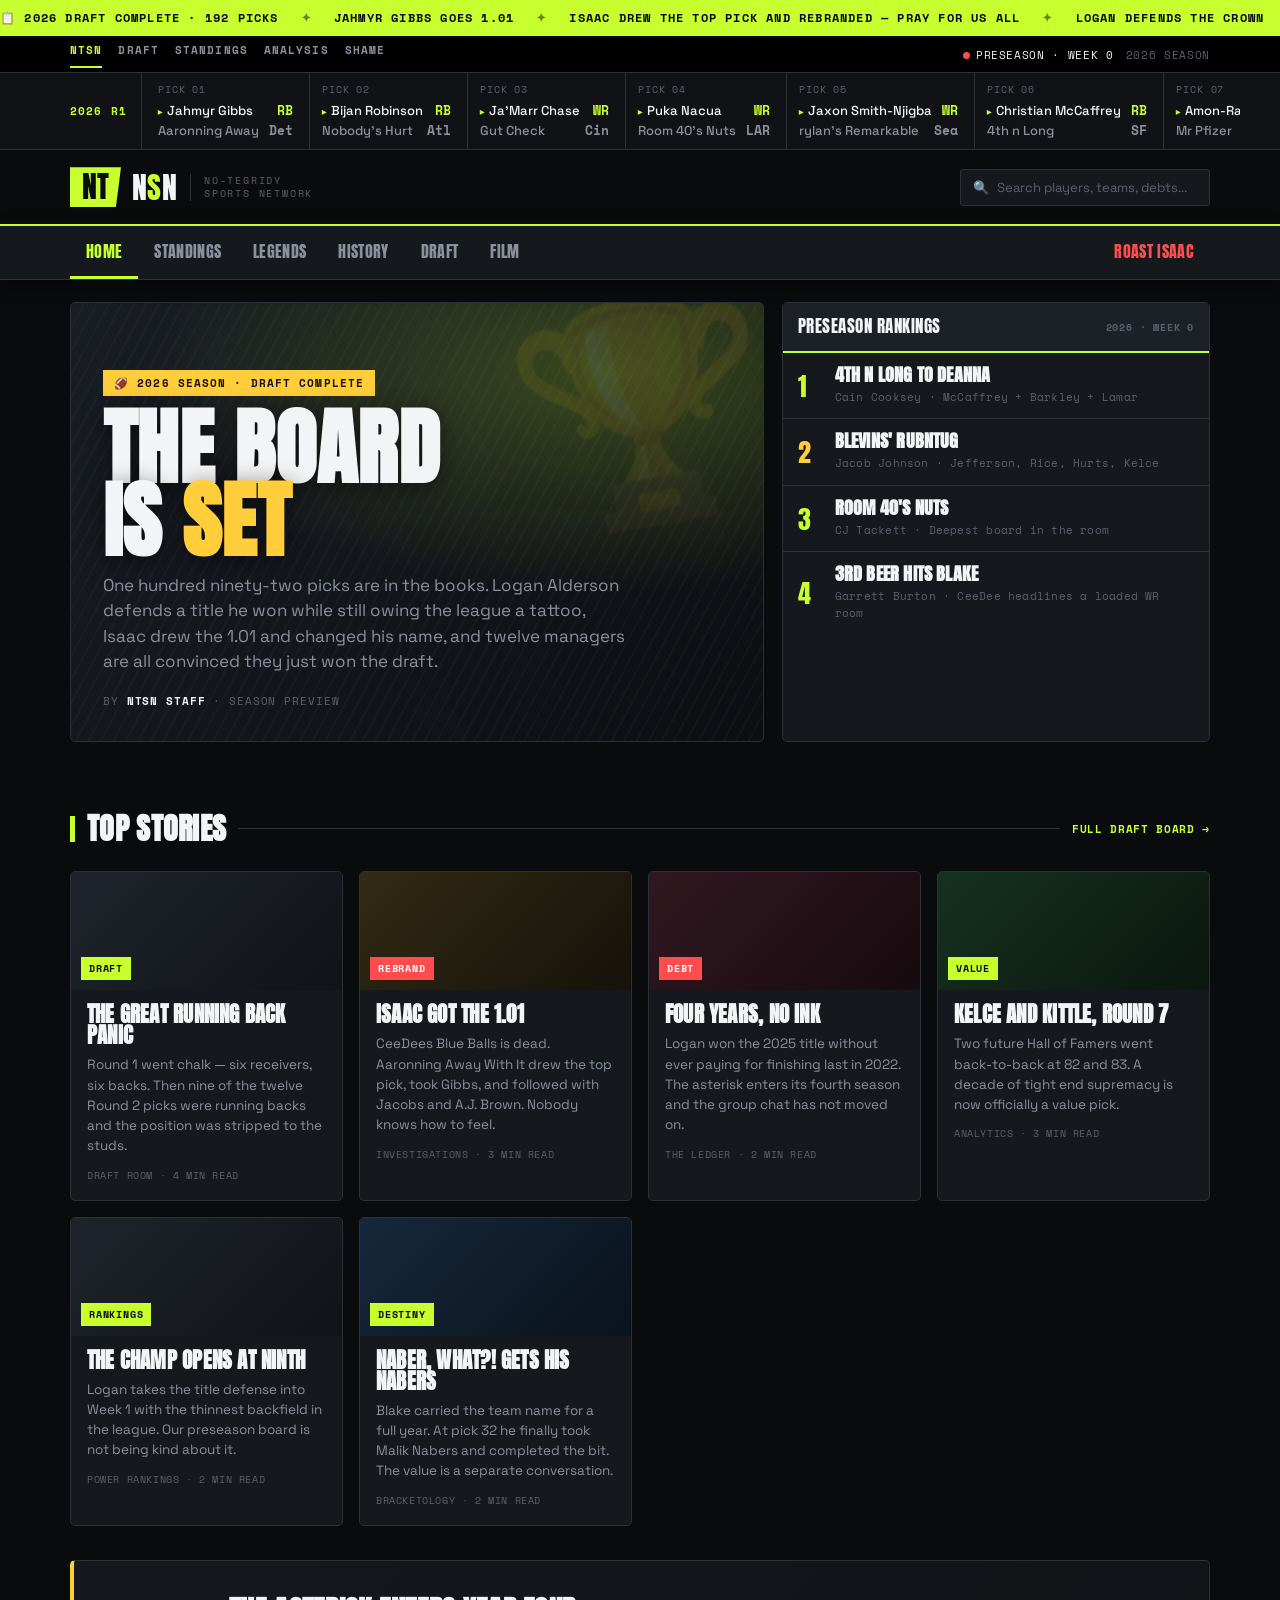
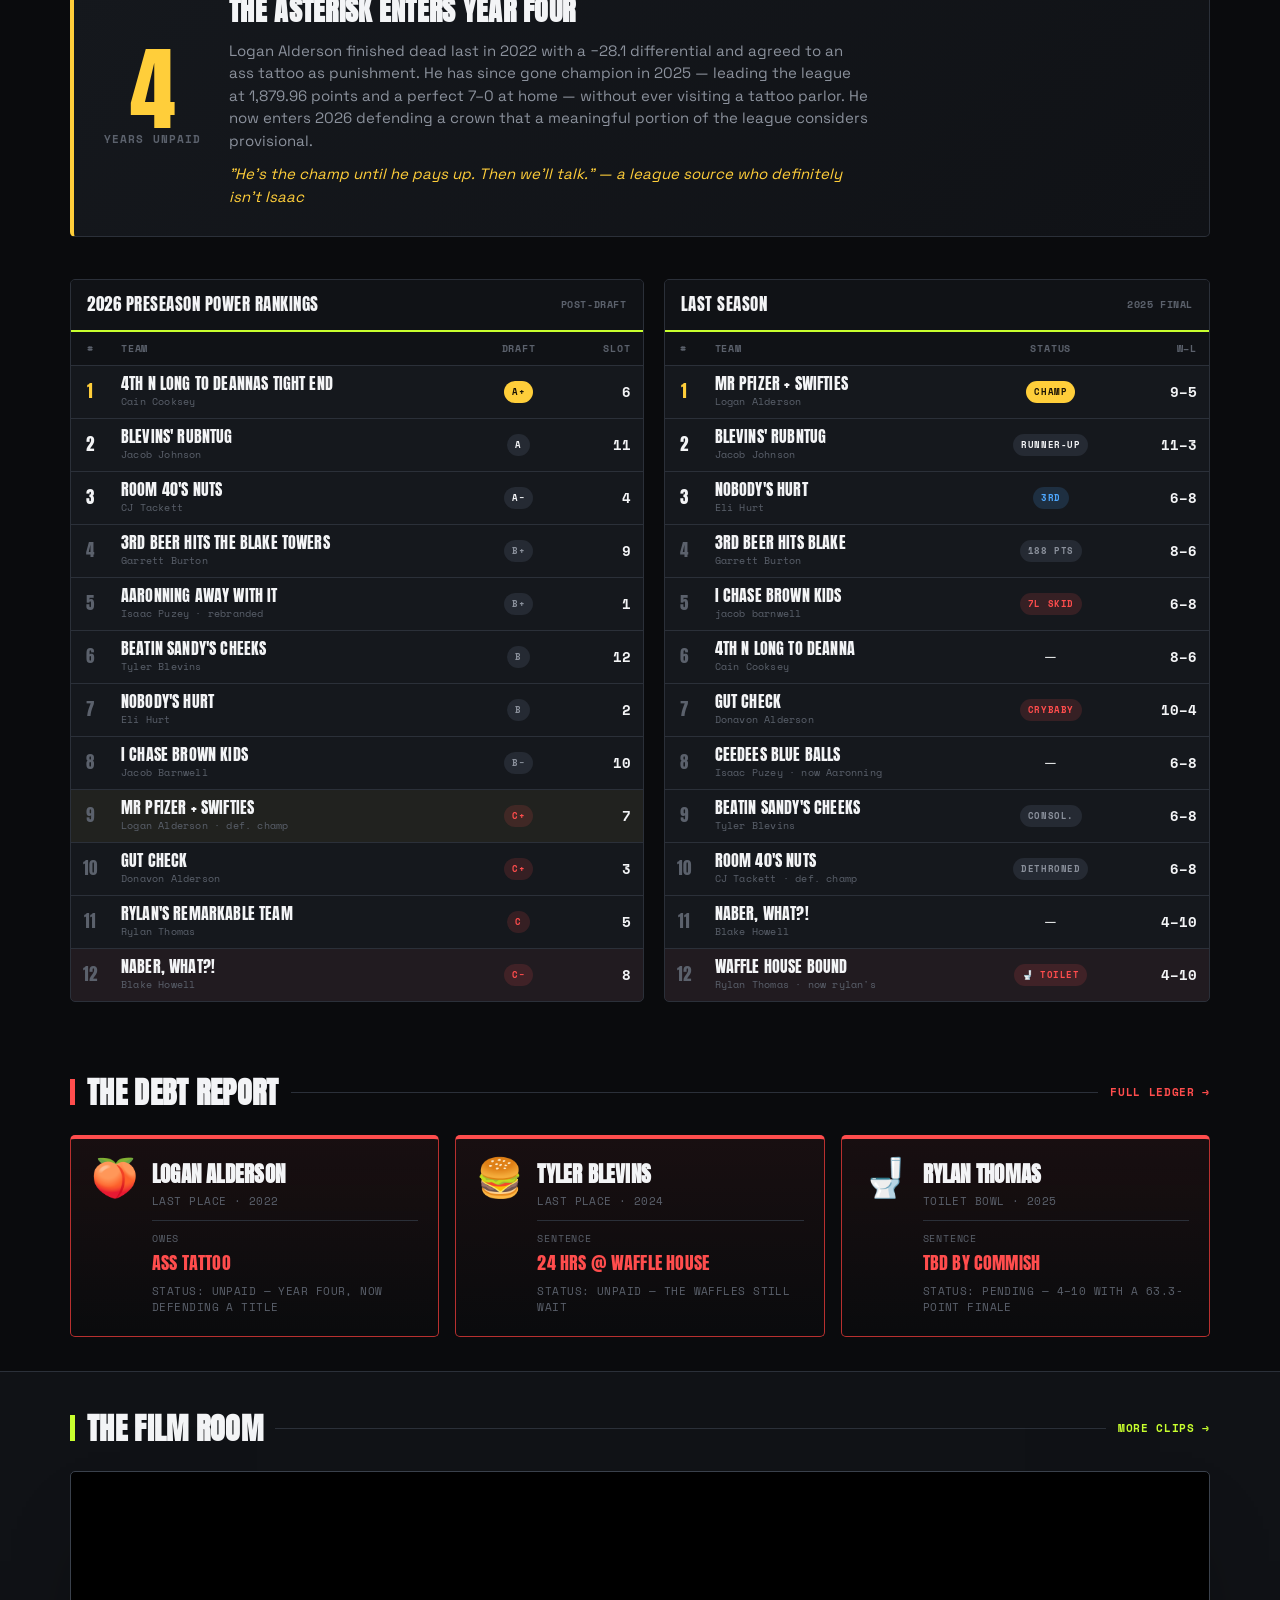
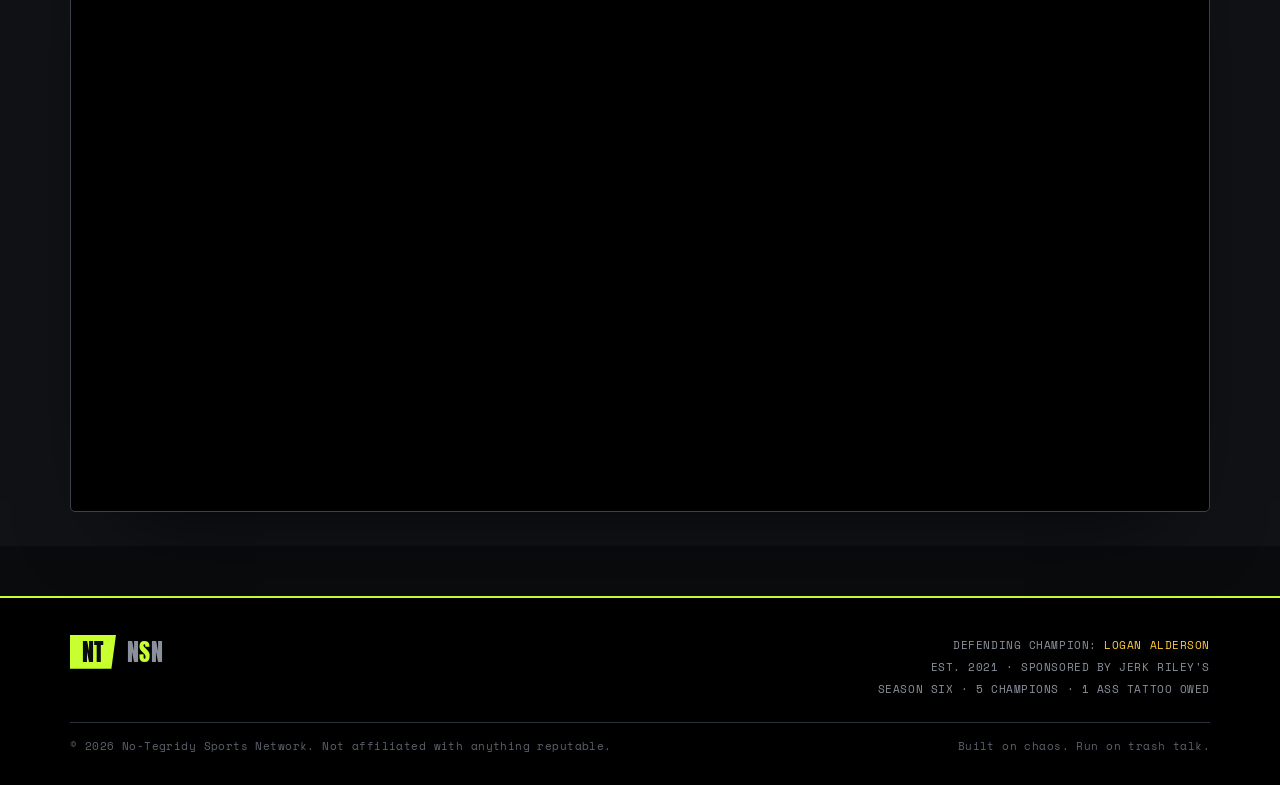
==== commit 052491bb: "Roll the site over to the 2026 season Reframes the site around the new season now that the draft is " ====
--- a/index.html
+++ b/index.html
@@ -3,13 +3,13 @@
 <head>
     <meta charset="UTF-8">
     <meta name="viewport" content="width=device-width, initial-scale=1.0">
-    <title>NTSN — No-Tegridy Sports Network | Logan Captures the 2025 Crown</title>
-    <meta name="description" content="No-Tegridy Sports Network: dark broadcast coverage of the 2025 fantasy football championship. Live scorebug, bracket, standings, and the debt that still looms.">
+    <title>NTSN — No-Tegridy Sports Network | The 2026 Season Begins</title>
+    <meta name="description" content="No-Tegridy Sports Network: dark broadcast coverage of the 2026 fantasy football season. Draft board, preseason power rankings, and the debt that still hasn't been paid.">
     <link rel="icon" href="favicon-32x32.png" type="image/png">
     <link rel="preconnect" href="https://fonts.googleapis.com">
     <link rel="preconnect" href="https://fonts.gstatic.com" crossorigin>
     <link href="https://fonts.googleapis.com/css2?family=Anton&family=Space+Grotesk:wght@400;500;700&family=Space+Mono:wght@400;700&display=swap" rel="stylesheet">
-    <link rel="stylesheet" href="styles.css">
+    <link rel="stylesheet" href="styles.css?v=ntsn3">
 </head>
 <body>
 <a href="#main" class="skip-link">Skip to main content</a>
@@ -17,13 +17,14 @@
 <!-- TICKER -->
 <div class="ticker" aria-hidden="true">
     <div class="ticker-track" id="ticker">
-        <span class="ticker-item">🏆 Logan Alderson wins the 2025 chip</span>
-        <span class="ticker-item">Logan STILL owes an ass tattoo from 2022 — pay up</span>
-        <span class="ticker-item">5 years of chaos</span>
-        <span class="ticker-item">5 champions</span>
+        <span class="ticker-item">📋 2026 draft complete · 192 picks</span>
+        <span class="ticker-item">Jahmyr Gibbs goes 1.01</span>
+        <span class="ticker-item">Isaac drew the top pick and rebranded — pray for us all</span>
+        <span class="ticker-item">Logan defends the crown</span>
+        <span class="ticker-item">Logan STILL owes an ass tattoo from 2022 — four years running</span>
         <span class="ticker-item">Tyler owes 24 hrs at Waffle House</span>
-        <span class="ticker-item">Donavon rage-quit in Round 1</span>
-        <span class="ticker-item">Garrett dropped 188.3 in the playoffs</span>
+        <span class="ticker-item">Nine RBs came off the board in Round 2</span>
+        <span class="ticker-item">Six seasons of chaos</span>
         <span class="ticker-item">Sponsored by Jerk Riley's</span>
         <span class="ticker-item">Est. 2021</span>
     </div>
@@ -34,45 +35,69 @@
     <div class="wrap">
         <div class="u-left">
             <a class="on" href="index.html">NTSN</a>
-            <a href="#scores">Scores</a>
+            <a href="#draft">Draft</a>
             <a href="standings.html">Standings</a>
             <a href="#analysis">Analysis</a>
             <a href="roasting-isaac.html">Shame</a>
         </div>
         <div class="u-right">
-            <span class="live"><span class="dot"></span>FINAL · WEEK 17</span>
-            <span>SUN, JAN 4</span>
-        </div>
-    </div>
-</div>
-
-<!-- SCOREBUG STRIP -->
-<div class="scorestrip" id="scores">
-    <div class="wrap">
-        <div class="sb-label"><span>Playoffs</span></div>
-        <div class="sb"><div class="rnd">Final</div>
-            <div class="tm w"><span class="nm">Mr Pfizer</span><span class="sc">138.1</span></div>
-            <div class="tm"><span class="nm">RubNTug</span><span class="sc">85.0</span></div>
-        </div>
-        <div class="sb"><div class="rnd">3rd Place</div>
-            <div class="tm w"><span class="nm">Nobody's Hurt</span><span class="sc">104.2</span></div>
-            <div class="tm"><span class="nm">3rd Beer</span><span class="sc">100.4</span></div>
-        </div>
-        <div class="sb"><div class="rnd">Semi</div>
-            <div class="tm w"><span class="nm">Mr Pfizer</span><span class="sc">112.3</span></div>
-            <div class="tm"><span class="nm">Nobody's Hurt</span><span class="sc">87.9</span></div>
-        </div>
-        <div class="sb"><div class="rnd">Semi</div>
-            <div class="tm w"><span class="nm">RubNTug</span><span class="sc">138.9</span></div>
-            <div class="tm"><span class="nm">3rd Beer</span><span class="sc">119.3</span></div>
-        </div>
-        <div class="sb"><div class="rnd">R1 · High</div>
-            <div class="tm w"><span class="nm">3rd Beer</span><span class="sc">188.3</span></div>
-            <div class="tm"><span class="nm">4th n Long</span><span class="sc">115.5</span></div>
-        </div>
-        <div class="sb"><div class="rnd">R1 · Upset</div>
-            <div class="tm w"><span class="nm">Nobody's Hurt</span><span class="sc">109.7</span></div>
-            <div class="tm"><span class="nm">Gut Check</span><span class="sc">100.7</span></div>
+            <span class="live"><span class="dot"></span>PRESEASON · WEEK 0</span>
+            <span>2026 SEASON</span>
+        </div>
+    </div>
+</div>
+
+<!-- DRAFT STRIP -->
+<div class="scorestrip" id="draft">
+    <div class="wrap">
+        <div class="sb-label"><span>2026 R1</span></div>
+        <div class="sb"><div class="rnd">Pick 01</div>
+            <div class="tm w"><span class="nm">Jahmyr Gibbs</span><span class="sc">RB</span></div>
+            <div class="tm"><span class="nm">Aaronning Away</span><span class="sc">Det</span></div>
+        </div>
+        <div class="sb"><div class="rnd">Pick 02</div>
+            <div class="tm w"><span class="nm">Bijan Robinson</span><span class="sc">RB</span></div>
+            <div class="tm"><span class="nm">Nobody's Hurt</span><span class="sc">Atl</span></div>
+        </div>
+        <div class="sb"><div class="rnd">Pick 03</div>
+            <div class="tm w"><span class="nm">Ja'Marr Chase</span><span class="sc">WR</span></div>
+            <div class="tm"><span class="nm">Gut Check</span><span class="sc">Cin</span></div>
+        </div>
+        <div class="sb"><div class="rnd">Pick 04</div>
+            <div class="tm w"><span class="nm">Puka Nacua</span><span class="sc">WR</span></div>
+            <div class="tm"><span class="nm">Room 40's Nuts</span><span class="sc">LAR</span></div>
+        </div>
+        <div class="sb"><div class="rnd">Pick 05</div>
+            <div class="tm w"><span class="nm">Jaxon Smith-Njigba</span><span class="sc">WR</span></div>
+            <div class="tm"><span class="nm">rylan's Remarkable</span><span class="sc">Sea</span></div>
+        </div>
+        <div class="sb"><div class="rnd">Pick 06</div>
+            <div class="tm w"><span class="nm">Christian McCaffrey</span><span class="sc">RB</span></div>
+            <div class="tm"><span class="nm">4th n Long</span><span class="sc">SF</span></div>
+        </div>
+        <div class="sb"><div class="rnd">Pick 07</div>
+            <div class="tm w"><span class="nm">Amon-Ra St. Brown</span><span class="sc">WR</span></div>
+            <div class="tm"><span class="nm">Mr Pfizer</span><span class="sc">Det</span></div>
+        </div>
+        <div class="sb"><div class="rnd">Pick 08</div>
+            <div class="tm w"><span class="nm">Jonathan Taylor</span><span class="sc">RB</span></div>
+            <div class="tm"><span class="nm">Naber, What?!</span><span class="sc">Ind</span></div>
+        </div>
+        <div class="sb"><div class="rnd">Pick 09</div>
+            <div class="tm w"><span class="nm">CeeDee Lamb</span><span class="sc">WR</span></div>
+            <div class="tm"><span class="nm">3rd Beer</span><span class="sc">Dal</span></div>
+        </div>
+        <div class="sb"><div class="rnd">Pick 10</div>
+            <div class="tm w"><span class="nm">James Cook III</span><span class="sc">RB</span></div>
+            <div class="tm"><span class="nm">I chase brown kids</span><span class="sc">Buf</span></div>
+        </div>
+        <div class="sb"><div class="rnd">Pick 11</div>
+            <div class="tm w"><span class="nm">Justin Jefferson</span><span class="sc">WR</span></div>
+            <div class="tm"><span class="nm">Blevins' RubNTug</span><span class="sc">Min</span></div>
+        </div>
+        <div class="sb"><div class="rnd">Pick 12</div>
+            <div class="tm w"><span class="nm">De'Von Achane</span><span class="sc">RB</span></div>
+            <div class="tm"><span class="nm">Beatin Sandy's</span><span class="sc">Mia</span></div>
         </div>
     </div>
 </div>
@@ -99,7 +124,7 @@
         <a href="standings.html">Standings</a>
         <a href="group.html">Legends</a>
         <a href="past-seasons.html">History</a>
-        <a href="draft-recap.html">Draft</a>
+        <a href="draft-2026.html">Draft</a>
         <a href="pictures.html">Film</a>
         <a class="roast" href="roasting-isaac.html">Roast Isaac</a>
     </div>
@@ -113,19 +138,19 @@
         <div class="hero">
             <article class="feature reveal">
                 <div class="fc">
-                    <span class="feat-tag">🏆 2025 Champion</span>
-                    <h1>Toilet Bowl<br>to <em>Trophy</em></h1>
-                    <p class="dek">Logan Alderson completes a three-year revenge tour, leads the league in scoring at 1,879.96, and dismantles RubNTug 138.1–85.0 for the crown.</p>
-                    <div class="byline">By <b>NTSN Staff</b> · Championship Report</div>
+                    <span class="feat-tag">🏈 2026 Season · Draft Complete</span>
+                    <h1>The Board<br>Is <em>Set</em></h1>
+                    <p class="dek">One hundred ninety-two picks are in the books. Logan Alderson defends a title he won while still owing the league a tattoo, Isaac drew the 1.01 and changed his name, and twelve managers are all convinced they just won the draft.</p>
+                    <div class="byline">By <b>NTSN Staff</b> · Season Preview</div>
                 </div>
             </article>
 
             <aside class="rail reveal">
-                <div class="rail-head">Power Rankings <span class="lk">FINAL · 2025</span></div>
-                <a class="item" href="standings.html"><span class="rk">1</span><span class="tx"><h4>Mr Pfizer + Swifties</h4><p>Logan Alderson · 9–5 · Champion</p></span></a>
-                <a class="item" href="standings.html"><span class="rk">2</span><span class="tx"><h4>Blevins' RubNTug</h4><p>Jacob Johnson · 11–3 · Runner-Up</p></span></a>
-                <a class="item" href="standings.html"><span class="rk">3</span><span class="tx"><h4>Nobody's Hurt</h4><p>Eli Hurt · 6–8 · 3rd Place</p></span></a>
-                <a class="item" href="standings.html"><span class="rk">4</span><span class="tx"><h4>3rd Beer Hits Blake</h4><p>Garrett Burton · 8–6 · 188-pt game</p></span></a>
+                <div class="rail-head">Preseason Rankings <span class="lk">2026 · WEEK 0</span></div>
+                <a class="item" href="standings.html"><span class="rk">1</span><span class="tx"><h4>4th n Long to Deanna</h4><p>Cain Cooksey · McCaffrey + Barkley + Lamar</p></span></a>
+                <a class="item" href="standings.html"><span class="rk">2</span><span class="tx"><h4>Blevins' RubNTug</h4><p>Jacob Johnson · Jefferson, Rice, Hurts, Kelce</p></span></a>
+                <a class="item" href="standings.html"><span class="rk">3</span><span class="tx"><h4>Room 40's Nuts</h4><p>CJ Tackett · Deepest board in the room</p></span></a>
+                <a class="item" href="standings.html"><span class="rk">4</span><span class="tx"><h4>3rd Beer Hits Blake</h4><p>Garrett Burton · CeeDee headlines a loaded WR room</p></span></a>
             </aside>
         </div>
     </div>
@@ -138,55 +163,55 @@
             <span class="bar"></span>
             <h2>Top Stories</h2>
             <span class="rule"></span>
-            <a class="all" href="standings.html">All News →</a>
+            <a class="all" href="draft-2026.html">Full Draft Board →</a>
         </div>
         <div class="cards reveal">
             <article class="card">
-                <div class="thumb"><span class="cat">Records</span></div>
-                <div class="cbody">
-                    <h3><a href="standings.html">The 188-Point Explosion</a></h3>
-                    <p>Garrett Burton dropped the highest single-game total of the playoffs in Round 1 — then the magic vanished by the semis.</p>
-                    <div class="meta">Film Room · 4 min read</div>
-                </div>
-            </article>
-            <article class="card">
-                <div class="thumb g2"><span class="cat">Upsets</span></div>
-                <div class="cbody">
-                    <h3><a href="standings.html">Cinderella Crashes the Party</a></h3>
-                    <p>The #7-seed Nobody's Hurt stunned #2 Gut Check, then rode a 6–8 record all the way to a bronze finish.</p>
-                    <div class="meta">Bracketology · 3 min read</div>
-                </div>
-            </article>
-            <article class="card">
-                <div class="thumb g3"><span class="cat">Drama</span></div>
-                <div class="cbody">
-                    <h3><a href="standings.html">Donavon's Round 1 Meltdown</a></h3>
-                    <p>A 10–4 two-seed bounced in the opening round. Sources say he Venmo'd the fees and ghosted the group chat.</p>
-                    <div class="meta">Hot Takes · 2 min read</div>
-                </div>
-            </article>
-            <article class="card">
-                <div class="thumb g5"><span class="cat">Tragedy</span></div>
-                <div class="cbody">
-                    <h3><a href="standings.html">Barnwell's Seven-Game Skid</a></h3>
-                    <p>5th in total points, dead in the water. Sometimes the schedule just hits different — and the gods show no mercy.</p>
+                <div class="thumb"><span class="cat">Draft</span></div>
+                <div class="cbody">
+                    <h3><a href="draft-2026.html">The Great Running Back Panic</a></h3>
+                    <p>Round 1 went chalk — six receivers, six backs. Then nine of the twelve Round 2 picks were running backs and the position was stripped to the studs.</p>
+                    <div class="meta">Draft Room · 4 min read</div>
+                </div>
+            </article>
+            <article class="card">
+                <div class="thumb g6"><span class="cat">Rebrand</span></div>
+                <div class="cbody">
+                    <h3><a href="roasting-isaac.html">Isaac Got the 1.01</a></h3>
+                    <p>CeeDees Blue Balls is dead. Aaronning Away With It drew the top pick, took Gibbs, and followed with Jacobs and A.J. Brown. Nobody knows how to feel.</p>
+                    <div class="meta">Investigations · 3 min read</div>
+                </div>
+            </article>
+            <article class="card">
+                <div class="thumb g3"><span class="cat">Debt</span></div>
+                <div class="cbody">
+                    <h3><a href="roasting-isaac.html">Four Years, No Ink</a></h3>
+                    <p>Logan won the 2025 title without ever paying for finishing last in 2022. The asterisk enters its fourth season and the group chat has not moved on.</p>
+                    <div class="meta">The Ledger · 2 min read</div>
+                </div>
+            </article>
+            <article class="card">
+                <div class="thumb g5"><span class="cat">Value</span></div>
+                <div class="cbody">
+                    <h3><a href="draft-2026.html">Kelce and Kittle, Round 7</a></h3>
+                    <p>Two future Hall of Famers went back-to-back at 82 and 83. A decade of tight end supremacy is now officially a value pick.</p>
                     <div class="meta">Analytics · 3 min read</div>
                 </div>
             </article>
             <article class="card">
-                <div class="thumb g4"><span class="cat">Power Rankings</span></div>
-                <div class="cbody">
-                    <h3><a href="past-seasons.html">The Champ Gets Dethroned</a></h3>
-                    <p>CJ Tackett's title defense was over before November. Room 40's Nuts crashed all the way to 10th.</p>
-                    <div class="meta">Rankings · 2 min read</div>
-                </div>
-            </article>
-            <article class="card">
-                <div class="thumb g6"><span class="cat">Investigation</span></div>
-                <div class="cbody">
-                    <h3><a href="roasting-isaac.html">The Tattoo That Won't Die</a></h3>
-                    <p>Our new champion still owes ink on his backside from 2022. The league's biggest unresolved storyline rolls on.</p>
-                    <div class="meta">Investigations · 5 min read</div>
+                <div class="thumb g4"><span class="cat">Rankings</span></div>
+                <div class="cbody">
+                    <h3><a href="standings.html">The Champ Opens at Ninth</a></h3>
+                    <p>Logan takes the title defense into Week 1 with the thinnest backfield in the league. Our preseason board is not being kind about it.</p>
+                    <div class="meta">Power Rankings · 2 min read</div>
+                </div>
+            </article>
+            <article class="card">
+                <div class="thumb g2"><span class="cat">Destiny</span></div>
+                <div class="cbody">
+                    <h3><a href="draft-2026.html">Naber, What?! Gets His Nabers</a></h3>
+                    <p>Blake carried the team name for a full year. At pick 32 he finally took Malik Nabers and completed the bit. The value is a separate conversation.</p>
+                    <div class="meta">Bracketology · 2 min read</div>
                 </div>
             </article>
         </div>
@@ -196,65 +221,44 @@
 <!-- ANALYSIS BANNER -->
 <section class="wrap" style="padding-bottom:8px;">
     <div class="analysis reveal">
-        <div class="big">1<small>TATTOO OWED</small></div>
+        <div class="big">4<small>YEARS UNPAID</small></div>
         <div>
-            <h3>Championship Asterisk In Effect</h3>
-            <p>Logan Alderson finished dead last in 2022 with a −28.1 differential and still owes an ass tattoo for the punishment. In 2025 he led the league with 1,879.96 points and went a perfect 7–0 at home en route to the ring. The question consuming the group chat: is a man truly the champion if he never paid what he owes?</p>
+            <h3>The Asterisk Enters Year Four</h3>
+            <p>Logan Alderson finished dead last in 2022 with a −28.1 differential and agreed to an ass tattoo as punishment. He has since gone champion in 2025 — leading the league at 1,879.96 points and a perfect 7–0 at home — without ever visiting a tattoo parlor. He now enters 2026 defending a crown that a meaningful portion of the league considers provisional.</p>
             <p class="quote">"He's the champ until he pays up. Then we'll talk." — a league source who definitely isn't Isaac</p>
         </div>
     </div>
 </section>
 
-<!-- BRACKET + STANDINGS -->
+<!-- RANKINGS + LAST SEASON -->
 <section class="sec" id="standings">
     <div class="wrap">
         <div class="split">
             <div class="panel-card reveal">
-                <div class="pc-head">Championship Bracket <span class="sm">2025 PLAYOFFS</span></div>
-                <div class="bk">
-                    <div class="col c1">
-                        <div class="cl">Round 1</div>
-                        <div class="bm">
-                            <div class="br w"><span class="sd">1</span><span class="nm">RubNTug</span><span class="sc">157.2</span></div>
-                            <div class="br"><span class="sd">8</span><span class="nm">Blue Balls</span><span class="sc">112.3</span></div>
-                        </div>
-                        <div class="bm">
-                            <div class="br w"><span class="sd">5</span><span class="nm">3rd Beer</span><span class="sc">188.3</span></div>
-                            <div class="br"><span class="sd">4</span><span class="nm">4th n Long</span><span class="sc">115.5</span></div>
-                        </div>
-                        <div class="bm">
-                            <div class="br w"><span class="sd">3</span><span class="nm">Mr Pfizer</span><span class="sc">157.6</span></div>
-                            <div class="br"><span class="sd">6</span><span class="nm">brown kids</span><span class="sc">119.8</span></div>
-                        </div>
-                        <div class="bm">
-                            <div class="br w"><span class="sd">7</span><span class="nm">Nobody's Hurt</span><span class="sc">109.7</span></div>
-                            <div class="br"><span class="sd">2</span><span class="nm">Gut Check</span><span class="sc">100.7</span></div>
-                        </div>
-                    </div>
-                    <div class="col c2">
-                        <div class="cl">Semifinals</div>
-                        <div class="bm">
-                            <div class="br w"><span class="sd">1</span><span class="nm">RubNTug</span><span class="sc">138.9</span></div>
-                            <div class="br"><span class="sd">5</span><span class="nm">3rd Beer</span><span class="sc">119.3</span></div>
-                        </div>
-                        <div class="bm">
-                            <div class="br w"><span class="sd">3</span><span class="nm">Mr Pfizer</span><span class="sc">112.3</span></div>
-                            <div class="br"><span class="sd">7</span><span class="nm">Nobody's Hurt</span><span class="sc">87.9</span></div>
-                        </div>
-                    </div>
-                    <div class="col c3">
-                        <div class="cl">Final</div>
-                        <div class="bm champ">
-                            <div class="br w"><span class="sd">3</span><span class="nm">Mr Pfizer</span><span class="sc">138.1</span></div>
-                            <div class="br"><span class="sd">1</span><span class="nm">RubNTug</span><span class="sc">85.0</span></div>
-                        </div>
-                        <div class="note">🏆 Logan wins</div>
-                    </div>
-                </div>
+                <div class="pc-head">2026 Preseason Power Rankings <span class="sm">POST-DRAFT</span></div>
+                <table class="stand">
+                    <thead>
+                        <tr><th class="c">#</th><th>Team</th><th class="c">Draft</th><th class="r">Slot</th></tr>
+                    </thead>
+                    <tbody>
+                        <tr class="p1"><td class="rk">1</td><td><div class="team">4th n Long to Deannas Tight End</div><div class="own">Cain Cooksey</div></td><td class="tag"><span class="tg champ">A+</span></td><td class="rec">6</td></tr>
+                        <tr class="p2"><td class="rk">2</td><td><div class="team">Blevins' RubNTug</div><div class="own">Jacob Johnson</div></td><td class="tag"><span class="tg run">A</span></td><td class="rec">11</td></tr>
+                        <tr class="p3"><td class="rk">3</td><td><div class="team">Room 40's Nuts</div><div class="own">CJ Tackett</div></td><td class="tag"><span class="tg run">A−</span></td><td class="rec">4</td></tr>
+                        <tr><td class="rk">4</td><td><div class="team">3rd Beer Hits The Blake Towers</div><div class="own">Garrett Burton</div></td><td class="tag"><span class="tg neu">B+</span></td><td class="rec">9</td></tr>
+                        <tr><td class="rk">5</td><td><div class="team">Aaronning Away With It</div><div class="own">Isaac Puzey · rebranded</div></td><td class="tag"><span class="tg neu">B+</span></td><td class="rec">1</td></tr>
+                        <tr><td class="rk">6</td><td><div class="team">Beatin Sandy's Cheeks</div><div class="own">Tyler Blevins</div></td><td class="tag"><span class="tg neu">B</span></td><td class="rec">12</td></tr>
+                        <tr><td class="rk">7</td><td><div class="team">Nobody's Hurt</div><div class="own">Eli Hurt</div></td><td class="tag"><span class="tg neu">B</span></td><td class="rec">2</td></tr>
+                        <tr><td class="rk">8</td><td><div class="team">I chase brown kids</div><div class="own">Jacob Barnwell</div></td><td class="tag"><span class="tg neu">B−</span></td><td class="rec">10</td></tr>
+                        <tr class="champ-row"><td class="rk">9</td><td><div class="team">Mr Pfizer + Swifties</div><div class="own">Logan Alderson · def. champ</div></td><td class="tag"><span class="tg bad">C+</span></td><td class="rec">7</td></tr>
+                        <tr><td class="rk">10</td><td><div class="team">Gut Check</div><div class="own">Donavon Alderson</div></td><td class="tag"><span class="tg bad">C+</span></td><td class="rec">3</td></tr>
+                        <tr><td class="rk">11</td><td><div class="team">rylan's Remarkable Team</div><div class="own">Rylan Thomas</div></td><td class="tag"><span class="tg bad">C</span></td><td class="rec">5</td></tr>
+                        <tr class="last"><td class="rk">12</td><td><div class="team">Naber, What?!</div><div class="own">Blake Howell</div></td><td class="tag"><span class="tg bad">C−</span></td><td class="rec">8</td></tr>
+                    </tbody>
+                </table>
             </div>
 
             <div class="panel-card reveal">
-                <div class="pc-head">Final Standings <span class="sm">12 TEAMS</span></div>
+                <div class="pc-head">Last Season <span class="sm">2025 FINAL</span></div>
                 <table class="stand">
                     <thead>
                         <tr><th class="c">#</th><th>Team</th><th class="c">Status</th><th class="r">W–L</th></tr>
@@ -267,11 +271,11 @@
                         <tr><td class="rk">5</td><td><div class="team">I chase brown kids</div><div class="own">jacob barnwell</div></td><td class="tag"><span class="tg bad">7L Skid</span></td><td class="rec">6–8</td></tr>
                         <tr><td class="rk">6</td><td><div class="team">4th n Long to Deanna</div><div class="own">Cain Cooksey</div></td><td class="tag">—</td><td class="rec">8–6</td></tr>
                         <tr><td class="rk">7</td><td><div class="team">Gut Check</div><div class="own">Donavon Alderson</div></td><td class="tag"><span class="tg bad">Crybaby</span></td><td class="rec">10–4</td></tr>
-                        <tr><td class="rk">8</td><td><div class="team">CeeDees Blue Balls</div><div class="own">Isaac Puzey</div></td><td class="tag">—</td><td class="rec">6–8</td></tr>
+                        <tr><td class="rk">8</td><td><div class="team">CeeDees Blue Balls</div><div class="own">Isaac Puzey · now Aaronning</div></td><td class="tag">—</td><td class="rec">6–8</td></tr>
                         <tr><td class="rk">9</td><td><div class="team">Beatin Sandy's Cheeks</div><div class="own">Tyler Blevins</div></td><td class="tag"><span class="tg neu">Consol.</span></td><td class="rec">6–8</td></tr>
                         <tr><td class="rk">10</td><td><div class="team">Room 40's Nuts</div><div class="own">CJ Tackett · def. champ</div></td><td class="tag"><span class="tg neu">Dethroned</span></td><td class="rec">6–8</td></tr>
                         <tr><td class="rk">11</td><td><div class="team">Naber, What?!</div><div class="own">Blake Howell</div></td><td class="tag">—</td><td class="rec">4–10</td></tr>
-                        <tr class="last"><td class="rk">12</td><td><div class="team">Waffle House Bound</div><div class="own">Rylan Thomas</div></td><td class="tag"><span class="tg bad">🚽 Toilet</span></td><td class="rec">4–10</td></tr>
+                        <tr class="last"><td class="rk">12</td><td><div class="team">Waffle House Bound</div><div class="own">Rylan Thomas · now rylan's</div></td><td class="tag"><span class="tg bad">🚽 Toilet</span></td><td class="rec">4–10</td></tr>
                     </tbody>
                 </table>
             </div>
@@ -295,7 +299,7 @@
                     <h4>Logan Alderson</h4>
                     <div class="crime">Last place · 2022</div>
                     <div class="owes"><div class="l">Owes</div><div class="v">Ass Tattoo</div></div>
-                    <div class="crime" style="margin-top:7px;">Status: UNPAID — legitimacy in question</div>
+                    <div class="crime" style="margin-top:7px;">Status: UNPAID — year four, now defending a title</div>
                 </div>
             </div>
             <div class="shame-c">
@@ -304,16 +308,16 @@
                     <h4>Tyler Blevins</h4>
                     <div class="crime">Last place · 2024</div>
                     <div class="owes"><div class="l">Sentence</div><div class="v">24 Hrs @ Waffle House</div></div>
-                    <div class="crime" style="margin-top:7px;">Status: UNPAID — the waffles wait</div>
+                    <div class="crime" style="margin-top:7px;">Status: UNPAID — the waffles still wait</div>
                 </div>
             </div>
             <div class="shame-c">
-                <div class="e">😭</div>
+                <div class="e">🚽</div>
                 <div>
-                    <h4>Donavon Alderson</h4>
-                    <div class="crime">Round 1 rage quit · 2025</div>
-                    <div class="owes"><div class="l">Sentence</div><div class="v">Eternal Shame</div></div>
-                    <div class="crime" style="margin-top:7px;">Status: GHOSTED — Venmo'd &amp; dipped</div>
+                    <h4>Rylan Thomas</h4>
+                    <div class="crime">Toilet Bowl · 2025</div>
+                    <div class="owes"><div class="l">Sentence</div><div class="v">TBD by Commish</div></div>
+                    <div class="crime" style="margin-top:7px;">Status: PENDING — 4–10 with a 63.3-point finale</div>
                 </div>
             </div>
         </div>
@@ -343,18 +347,18 @@
         <div class="ftop">
             <a class="logo" href="index.html"><span class="mark">NT</span><span class="word">N<b>S</b>N</span></a>
             <div class="fmeta">
-                2025 Champion: <span class="gold">Logan Alderson</span><br>
+                Defending Champion: <span class="gold">Logan Alderson</span><br>
                 Est. 2021 · Sponsored by Jerk Riley's<br>
-                5 Years of Chaos · 5 Champions · 1 Ass Tattoo Owed
+                Season Six · 5 Champions · 1 Ass Tattoo Owed
             </div>
         </div>
         <div class="fbottom">
-            <span>© 2025 No-Tegridy Sports Network. Not affiliated with anything reputable.</span>
+            <span>© 2026 No-Tegridy Sports Network. Not affiliated with anything reputable.</span>
             <span>Built on chaos. Run on trash talk.</span>
         </div>
     </div>
 </footer>
 
-<script src="script.js"></script>
+<script src="script.js?v=ntsn3"></script>
 </body>
 </html>
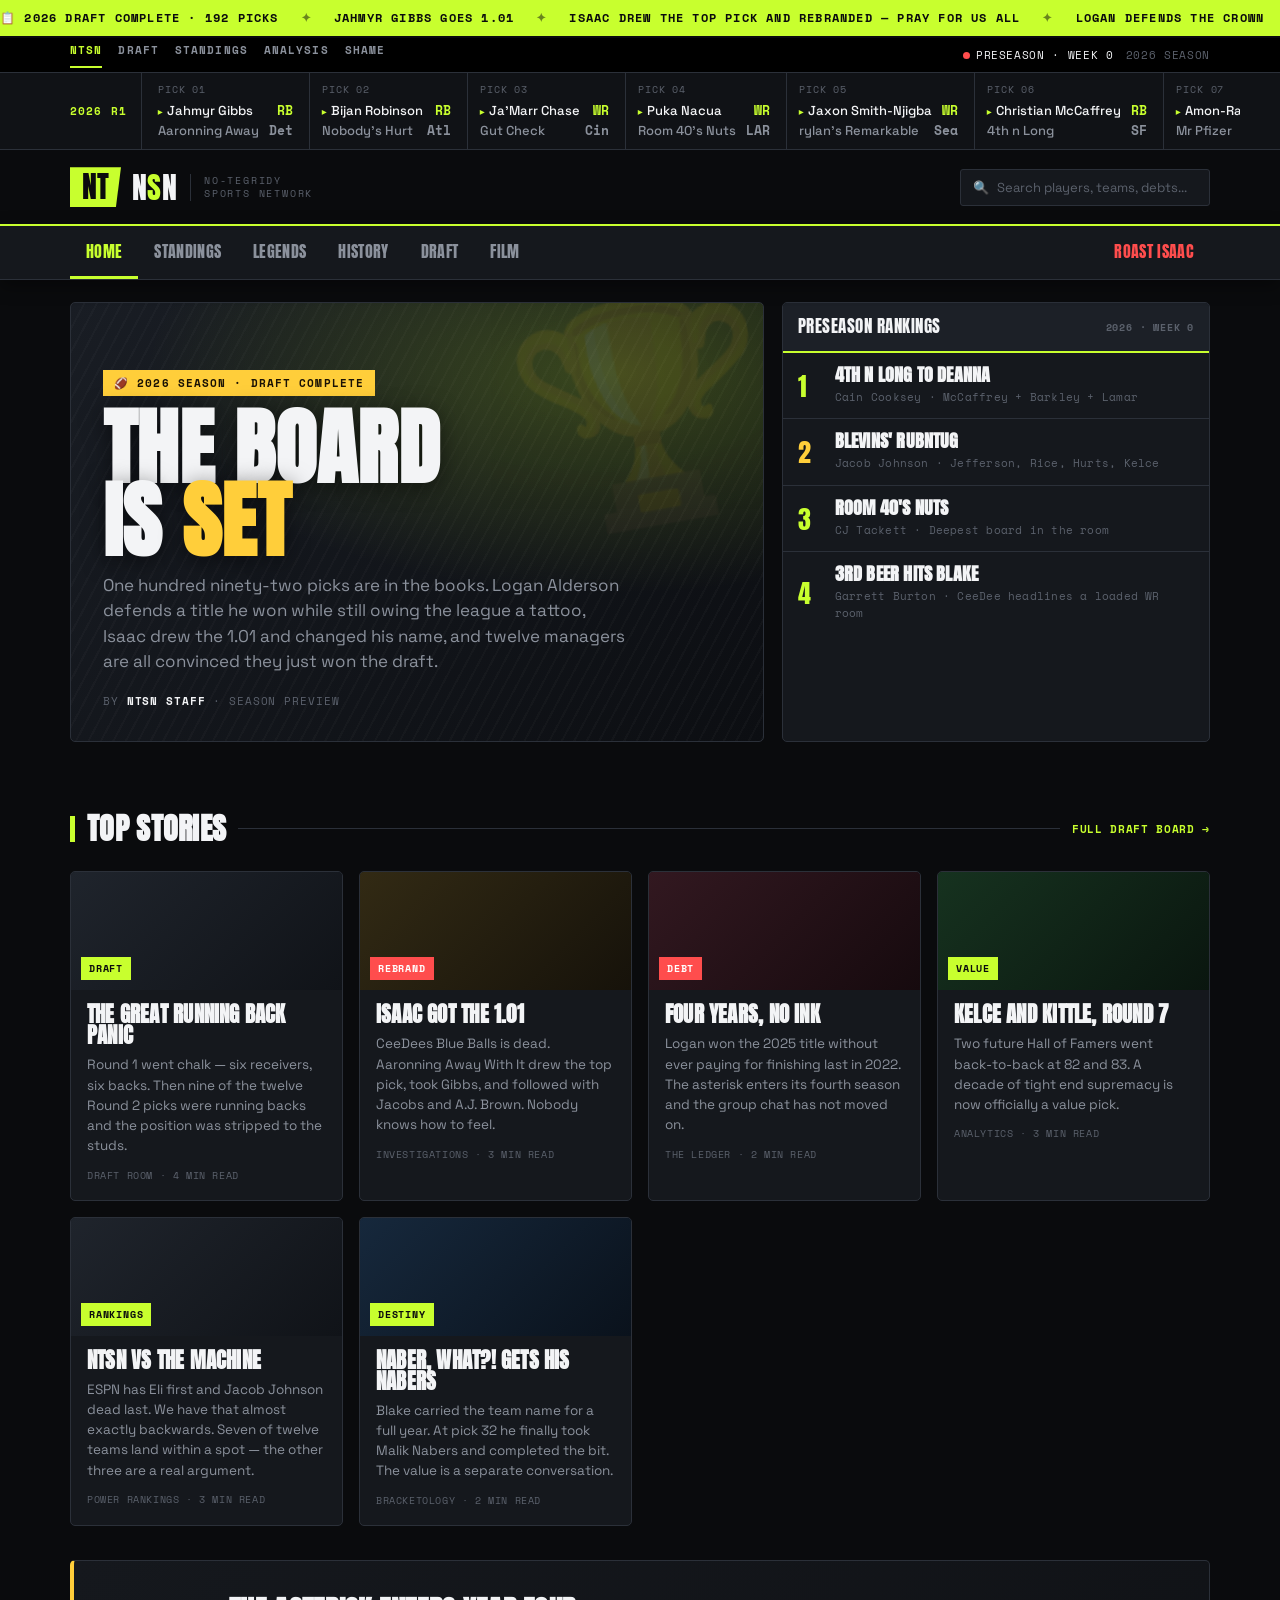
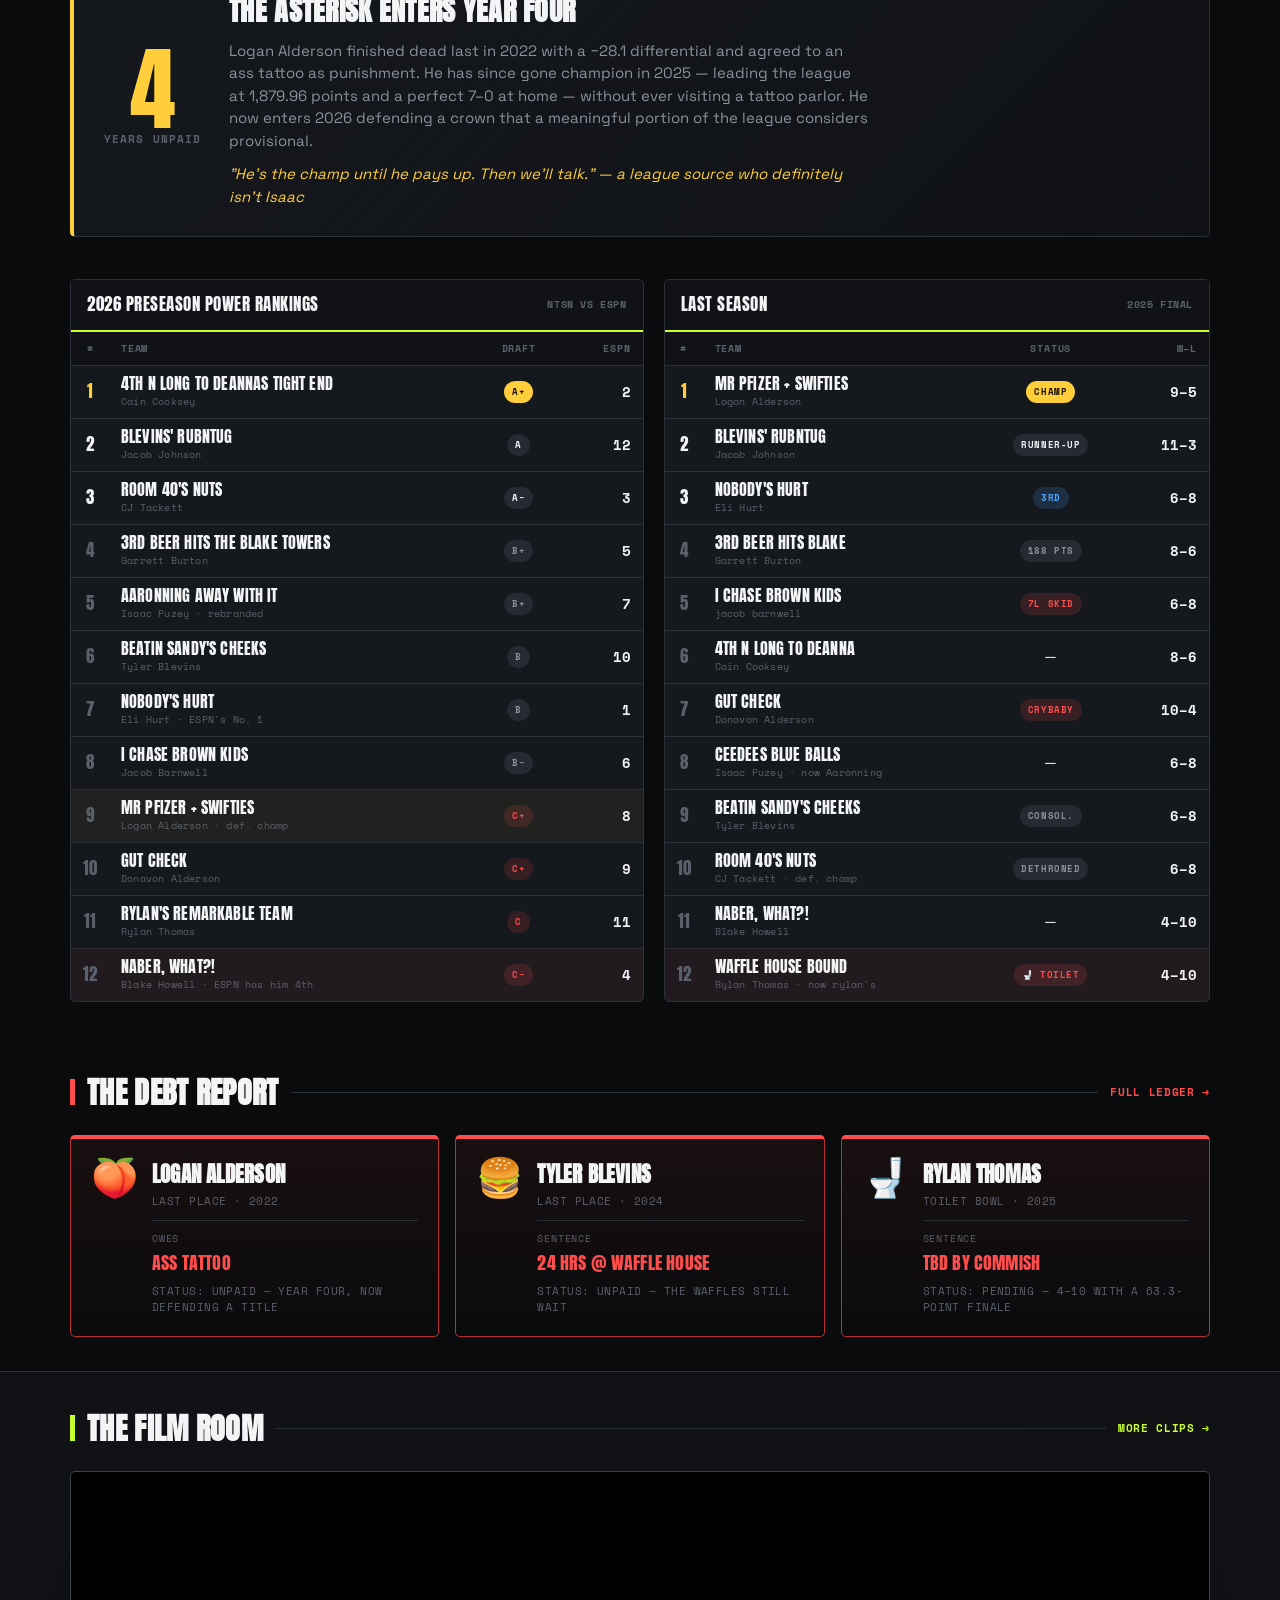
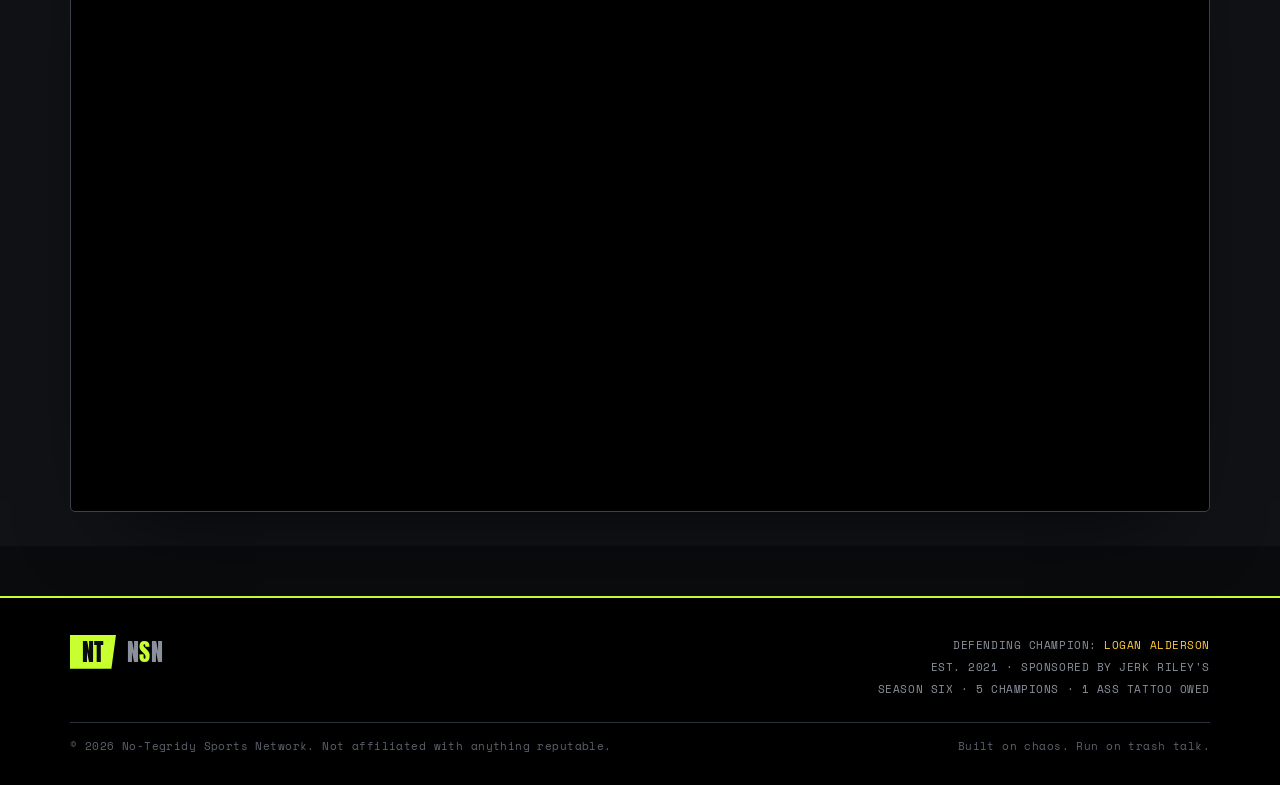
==== commit af1d54bb: "Add ESPN preseason rankings alongside the NTSN board ESPN's preseason power rankings differ sharply " ====
--- a/index.html
+++ b/index.html
@@ -24,6 +24,7 @@
         <span class="ticker-item">Logan STILL owes an ass tattoo from 2022 — four years running</span>
         <span class="ticker-item">Tyler owes 24 hrs at Waffle House</span>
         <span class="ticker-item">Nine RBs came off the board in Round 2</span>
+        <span class="ticker-item">ESPN has Jacob Johnson 12th · we have him 2nd</span>
         <span class="ticker-item">Six seasons of chaos</span>
         <span class="ticker-item">Sponsored by Jerk Riley's</span>
         <span class="ticker-item">Est. 2021</span>
@@ -201,9 +202,9 @@
             <article class="card">
                 <div class="thumb g4"><span class="cat">Rankings</span></div>
                 <div class="cbody">
-                    <h3><a href="standings.html">The Champ Opens at Ninth</a></h3>
-                    <p>Logan takes the title defense into Week 1 with the thinnest backfield in the league. Our preseason board is not being kind about it.</p>
-                    <div class="meta">Power Rankings · 2 min read</div>
+                    <h3><a href="standings.html">NTSN vs The Machine</a></h3>
+                    <p>ESPN has Eli first and Jacob Johnson dead last. We have that almost exactly backwards. Seven of twelve teams land within a spot — the other three are a real argument.</p>
+                    <div class="meta">Power Rankings · 3 min read</div>
                 </div>
             </article>
             <article class="card">
@@ -235,24 +236,24 @@
     <div class="wrap">
         <div class="split">
             <div class="panel-card reveal">
-                <div class="pc-head">2026 Preseason Power Rankings <span class="sm">POST-DRAFT</span></div>
+                <div class="pc-head">2026 Preseason Power Rankings <span class="sm">NTSN vs ESPN</span></div>
                 <table class="stand">
                     <thead>
-                        <tr><th class="c">#</th><th>Team</th><th class="c">Draft</th><th class="r">Slot</th></tr>
+                        <tr><th class="c">#</th><th>Team</th><th class="c">Draft</th><th class="r">ESPN</th></tr>
                     </thead>
                     <tbody>
-                        <tr class="p1"><td class="rk">1</td><td><div class="team">4th n Long to Deannas Tight End</div><div class="own">Cain Cooksey</div></td><td class="tag"><span class="tg champ">A+</span></td><td class="rec">6</td></tr>
-                        <tr class="p2"><td class="rk">2</td><td><div class="team">Blevins' RubNTug</div><div class="own">Jacob Johnson</div></td><td class="tag"><span class="tg run">A</span></td><td class="rec">11</td></tr>
-                        <tr class="p3"><td class="rk">3</td><td><div class="team">Room 40's Nuts</div><div class="own">CJ Tackett</div></td><td class="tag"><span class="tg run">A−</span></td><td class="rec">4</td></tr>
-                        <tr><td class="rk">4</td><td><div class="team">3rd Beer Hits The Blake Towers</div><div class="own">Garrett Burton</div></td><td class="tag"><span class="tg neu">B+</span></td><td class="rec">9</td></tr>
-                        <tr><td class="rk">5</td><td><div class="team">Aaronning Away With It</div><div class="own">Isaac Puzey · rebranded</div></td><td class="tag"><span class="tg neu">B+</span></td><td class="rec">1</td></tr>
-                        <tr><td class="rk">6</td><td><div class="team">Beatin Sandy's Cheeks</div><div class="own">Tyler Blevins</div></td><td class="tag"><span class="tg neu">B</span></td><td class="rec">12</td></tr>
-                        <tr><td class="rk">7</td><td><div class="team">Nobody's Hurt</div><div class="own">Eli Hurt</div></td><td class="tag"><span class="tg neu">B</span></td><td class="rec">2</td></tr>
-                        <tr><td class="rk">8</td><td><div class="team">I chase brown kids</div><div class="own">Jacob Barnwell</div></td><td class="tag"><span class="tg neu">B−</span></td><td class="rec">10</td></tr>
-                        <tr class="champ-row"><td class="rk">9</td><td><div class="team">Mr Pfizer + Swifties</div><div class="own">Logan Alderson · def. champ</div></td><td class="tag"><span class="tg bad">C+</span></td><td class="rec">7</td></tr>
-                        <tr><td class="rk">10</td><td><div class="team">Gut Check</div><div class="own">Donavon Alderson</div></td><td class="tag"><span class="tg bad">C+</span></td><td class="rec">3</td></tr>
-                        <tr><td class="rk">11</td><td><div class="team">rylan's Remarkable Team</div><div class="own">Rylan Thomas</div></td><td class="tag"><span class="tg bad">C</span></td><td class="rec">5</td></tr>
-                        <tr class="last"><td class="rk">12</td><td><div class="team">Naber, What?!</div><div class="own">Blake Howell</div></td><td class="tag"><span class="tg bad">C−</span></td><td class="rec">8</td></tr>
+                        <tr class="p1"><td class="rk">1</td><td><div class="team">4th n Long to Deannas Tight End</div><div class="own">Cain Cooksey</div></td><td class="tag"><span class="tg champ">A+</span></td><td class="rec">2</td></tr>
+                        <tr class="p2"><td class="rk">2</td><td><div class="team">Blevins' RubNTug</div><div class="own">Jacob Johnson</div></td><td class="tag"><span class="tg run">A</span></td><td class="rec">12</td></tr>
+                        <tr class="p3"><td class="rk">3</td><td><div class="team">Room 40's Nuts</div><div class="own">CJ Tackett</div></td><td class="tag"><span class="tg run">A−</span></td><td class="rec">3</td></tr>
+                        <tr><td class="rk">4</td><td><div class="team">3rd Beer Hits The Blake Towers</div><div class="own">Garrett Burton</div></td><td class="tag"><span class="tg neu">B+</span></td><td class="rec">5</td></tr>
+                        <tr><td class="rk">5</td><td><div class="team">Aaronning Away With It</div><div class="own">Isaac Puzey · rebranded</div></td><td class="tag"><span class="tg neu">B+</span></td><td class="rec">7</td></tr>
+                        <tr><td class="rk">6</td><td><div class="team">Beatin Sandy's Cheeks</div><div class="own">Tyler Blevins</div></td><td class="tag"><span class="tg neu">B</span></td><td class="rec">10</td></tr>
+                        <tr><td class="rk">7</td><td><div class="team">Nobody's Hurt</div><div class="own">Eli Hurt · ESPN's No. 1</div></td><td class="tag"><span class="tg neu">B</span></td><td class="rec">1</td></tr>
+                        <tr><td class="rk">8</td><td><div class="team">I chase brown kids</div><div class="own">Jacob Barnwell</div></td><td class="tag"><span class="tg neu">B−</span></td><td class="rec">6</td></tr>
+                        <tr class="champ-row"><td class="rk">9</td><td><div class="team">Mr Pfizer + Swifties</div><div class="own">Logan Alderson · def. champ</div></td><td class="tag"><span class="tg bad">C+</span></td><td class="rec">8</td></tr>
+                        <tr><td class="rk">10</td><td><div class="team">Gut Check</div><div class="own">Donavon Alderson</div></td><td class="tag"><span class="tg bad">C+</span></td><td class="rec">9</td></tr>
+                        <tr><td class="rk">11</td><td><div class="team">rylan's Remarkable Team</div><div class="own">Rylan Thomas</div></td><td class="tag"><span class="tg bad">C</span></td><td class="rec">11</td></tr>
+                        <tr class="last"><td class="rk">12</td><td><div class="team">Naber, What?!</div><div class="own">Blake Howell · ESPN has him 4th</div></td><td class="tag"><span class="tg bad">C−</span></td><td class="rec">4</td></tr>
                     </tbody>
                 </table>
             </div>
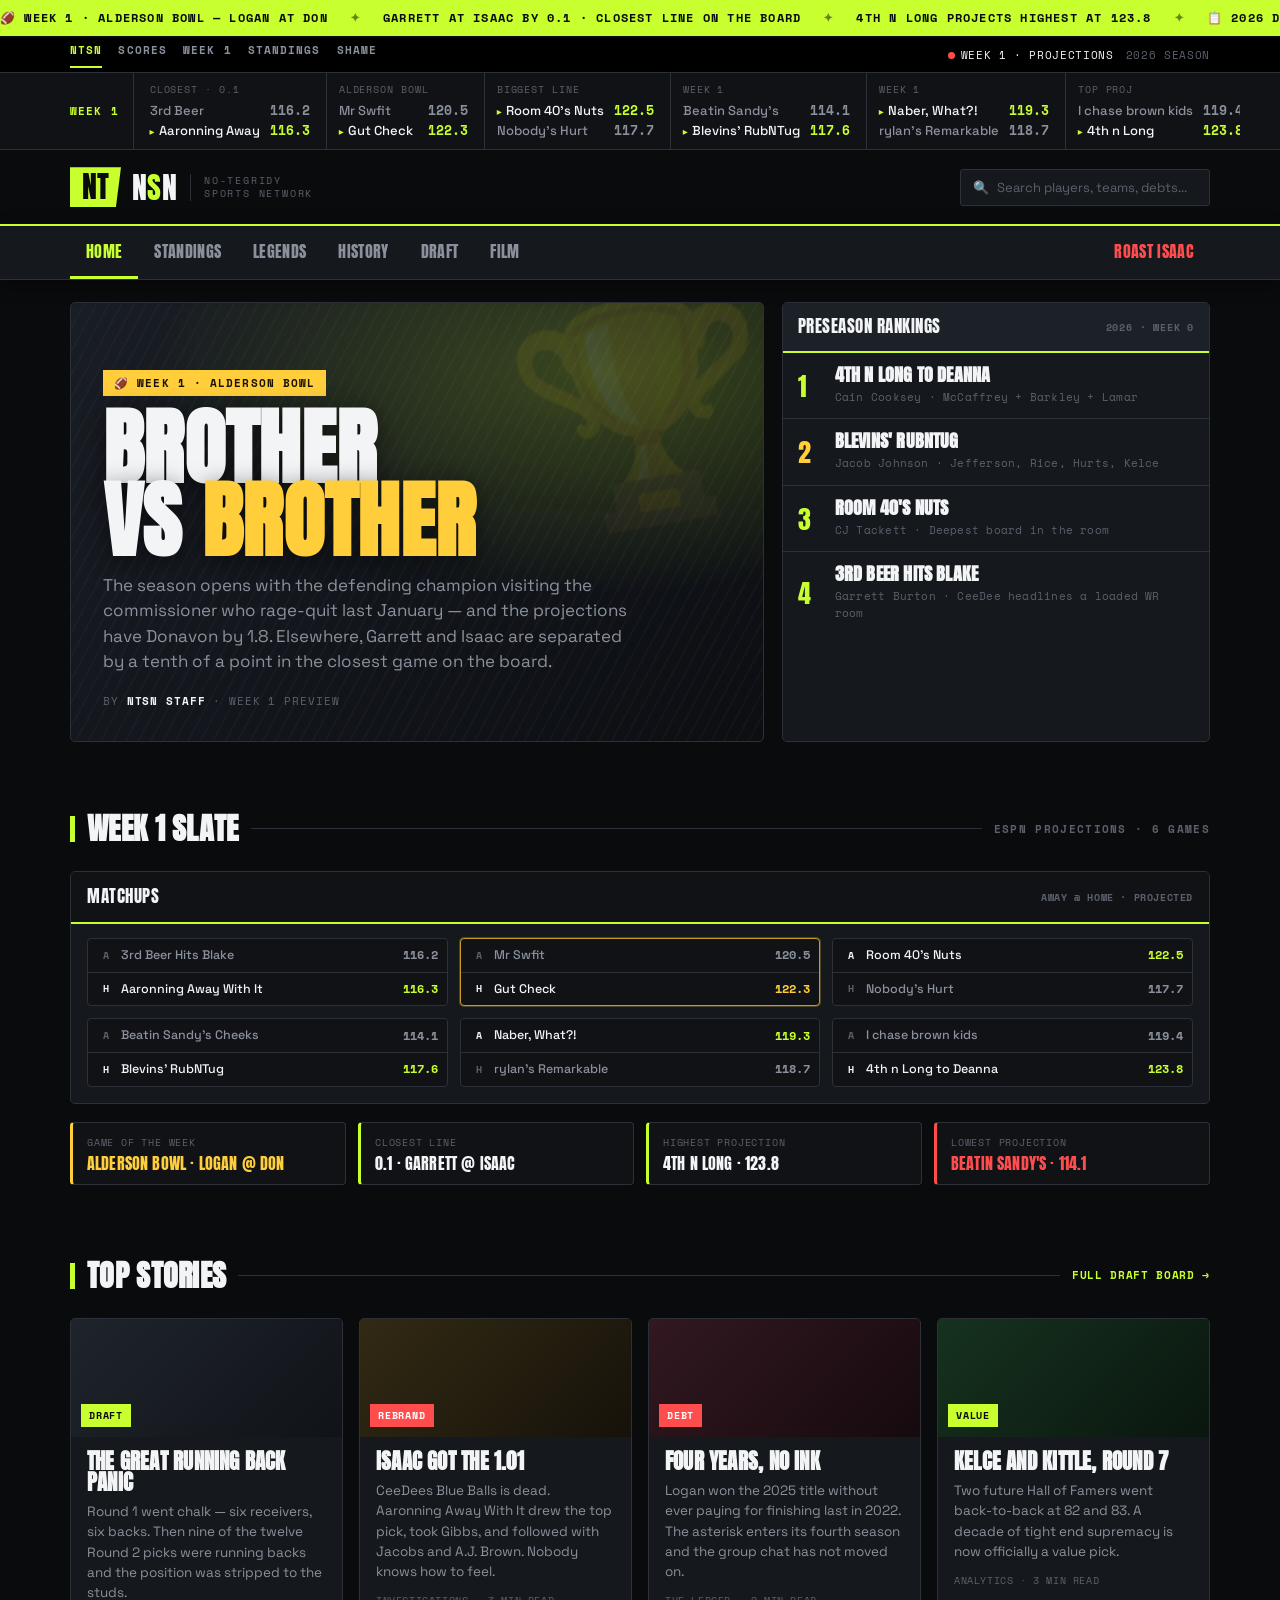
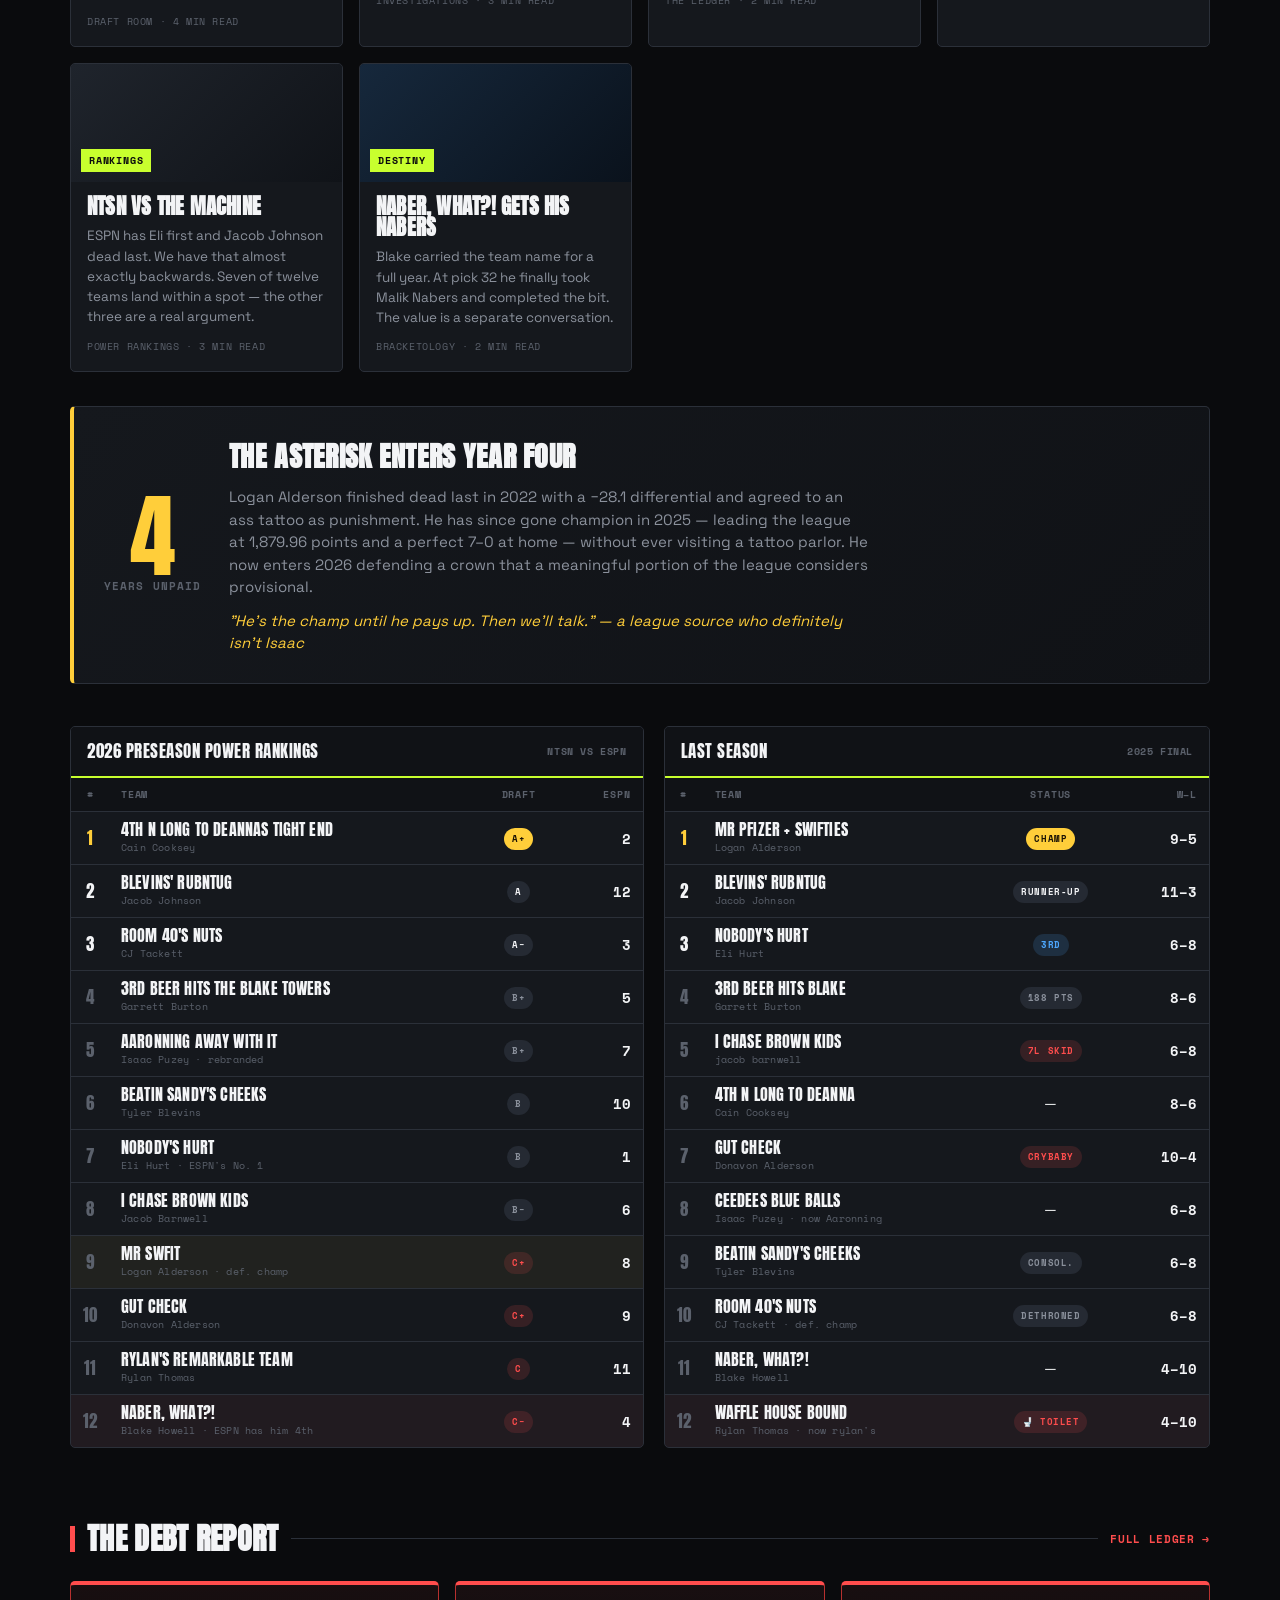
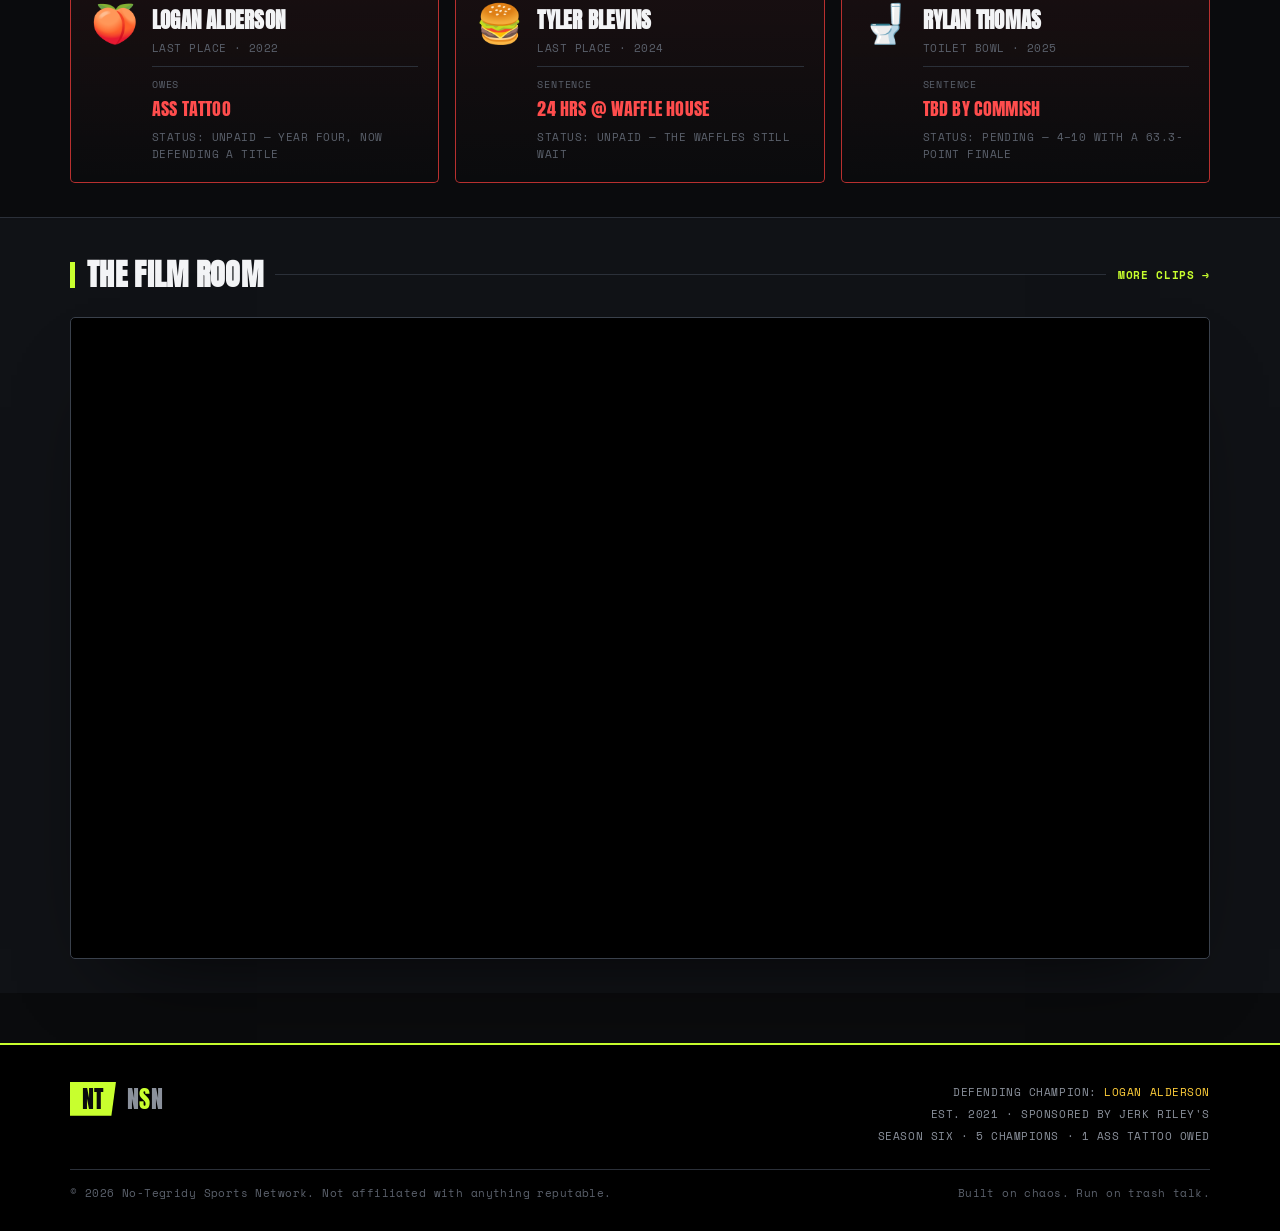
==== commit 0a623db3: "Add Week 1 slate and rename Logan's team to Mr Swfit The homepage moves from draft-recap mode into W" ====
--- a/index.html
+++ b/index.html
@@ -17,10 +17,12 @@
 <!-- TICKER -->
 <div class="ticker" aria-hidden="true">
     <div class="ticker-track" id="ticker">
+        <span class="ticker-item">🏈 Week 1 · Alderson Bowl — Logan at Don</span>
+        <span class="ticker-item">Garrett at Isaac by 0.1 · closest line on the board</span>
+        <span class="ticker-item">4th n Long projects highest at 123.8</span>
         <span class="ticker-item">📋 2026 draft complete · 192 picks</span>
-        <span class="ticker-item">Jahmyr Gibbs goes 1.01</span>
         <span class="ticker-item">Isaac drew the top pick and rebranded — pray for us all</span>
-        <span class="ticker-item">Logan defends the crown</span>
+        <span class="ticker-item">Logan defends the crown as Mr Swfit</span>
         <span class="ticker-item">Logan STILL owes an ass tattoo from 2022 — four years running</span>
         <span class="ticker-item">Tyler owes 24 hrs at Waffle House</span>
         <span class="ticker-item">Nine RBs came off the board in Round 2</span>
@@ -36,69 +38,45 @@
     <div class="wrap">
         <div class="u-left">
             <a class="on" href="index.html">NTSN</a>
-            <a href="#draft">Draft</a>
+            <a href="#scores">Scores</a>
+            <a href="#week1">Week 1</a>
             <a href="standings.html">Standings</a>
-            <a href="#analysis">Analysis</a>
             <a href="roasting-isaac.html">Shame</a>
         </div>
         <div class="u-right">
-            <span class="live"><span class="dot"></span>PRESEASON · WEEK 0</span>
+            <span class="live"><span class="dot"></span>WEEK 1 · PROJECTIONS</span>
             <span>2026 SEASON</span>
         </div>
     </div>
 </div>
 
-<!-- DRAFT STRIP -->
-<div class="scorestrip" id="draft">
-    <div class="wrap">
-        <div class="sb-label"><span>2026 R1</span></div>
-        <div class="sb"><div class="rnd">Pick 01</div>
-            <div class="tm w"><span class="nm">Jahmyr Gibbs</span><span class="sc">RB</span></div>
-            <div class="tm"><span class="nm">Aaronning Away</span><span class="sc">Det</span></div>
-        </div>
-        <div class="sb"><div class="rnd">Pick 02</div>
-            <div class="tm w"><span class="nm">Bijan Robinson</span><span class="sc">RB</span></div>
-            <div class="tm"><span class="nm">Nobody's Hurt</span><span class="sc">Atl</span></div>
-        </div>
-        <div class="sb"><div class="rnd">Pick 03</div>
-            <div class="tm w"><span class="nm">Ja'Marr Chase</span><span class="sc">WR</span></div>
-            <div class="tm"><span class="nm">Gut Check</span><span class="sc">Cin</span></div>
-        </div>
-        <div class="sb"><div class="rnd">Pick 04</div>
-            <div class="tm w"><span class="nm">Puka Nacua</span><span class="sc">WR</span></div>
-            <div class="tm"><span class="nm">Room 40's Nuts</span><span class="sc">LAR</span></div>
-        </div>
-        <div class="sb"><div class="rnd">Pick 05</div>
-            <div class="tm w"><span class="nm">Jaxon Smith-Njigba</span><span class="sc">WR</span></div>
-            <div class="tm"><span class="nm">rylan's Remarkable</span><span class="sc">Sea</span></div>
-        </div>
-        <div class="sb"><div class="rnd">Pick 06</div>
-            <div class="tm w"><span class="nm">Christian McCaffrey</span><span class="sc">RB</span></div>
-            <div class="tm"><span class="nm">4th n Long</span><span class="sc">SF</span></div>
-        </div>
-        <div class="sb"><div class="rnd">Pick 07</div>
-            <div class="tm w"><span class="nm">Amon-Ra St. Brown</span><span class="sc">WR</span></div>
-            <div class="tm"><span class="nm">Mr Pfizer</span><span class="sc">Det</span></div>
-        </div>
-        <div class="sb"><div class="rnd">Pick 08</div>
-            <div class="tm w"><span class="nm">Jonathan Taylor</span><span class="sc">RB</span></div>
-            <div class="tm"><span class="nm">Naber, What?!</span><span class="sc">Ind</span></div>
-        </div>
-        <div class="sb"><div class="rnd">Pick 09</div>
-            <div class="tm w"><span class="nm">CeeDee Lamb</span><span class="sc">WR</span></div>
-            <div class="tm"><span class="nm">3rd Beer</span><span class="sc">Dal</span></div>
-        </div>
-        <div class="sb"><div class="rnd">Pick 10</div>
-            <div class="tm w"><span class="nm">James Cook III</span><span class="sc">RB</span></div>
-            <div class="tm"><span class="nm">I chase brown kids</span><span class="sc">Buf</span></div>
-        </div>
-        <div class="sb"><div class="rnd">Pick 11</div>
-            <div class="tm w"><span class="nm">Justin Jefferson</span><span class="sc">WR</span></div>
-            <div class="tm"><span class="nm">Blevins' RubNTug</span><span class="sc">Min</span></div>
-        </div>
-        <div class="sb"><div class="rnd">Pick 12</div>
-            <div class="tm w"><span class="nm">De'Von Achane</span><span class="sc">RB</span></div>
-            <div class="tm"><span class="nm">Beatin Sandy's</span><span class="sc">Mia</span></div>
+<!-- WEEK 1 STRIP -->
+<div class="scorestrip" id="scores">
+    <div class="wrap">
+        <div class="sb-label"><span>Week 1</span></div>
+        <div class="sb"><div class="rnd">Closest · 0.1</div>
+            <div class="tm"><span class="nm">3rd Beer</span><span class="sc">116.2</span></div>
+            <div class="tm w"><span class="nm">Aaronning Away</span><span class="sc">116.3</span></div>
+        </div>
+        <div class="sb"><div class="rnd">Alderson Bowl</div>
+            <div class="tm"><span class="nm">Mr Swfit</span><span class="sc">120.5</span></div>
+            <div class="tm w"><span class="nm">Gut Check</span><span class="sc">122.3</span></div>
+        </div>
+        <div class="sb"><div class="rnd">Biggest Line</div>
+            <div class="tm w"><span class="nm">Room 40's Nuts</span><span class="sc">122.5</span></div>
+            <div class="tm"><span class="nm">Nobody's Hurt</span><span class="sc">117.7</span></div>
+        </div>
+        <div class="sb"><div class="rnd">Week 1</div>
+            <div class="tm"><span class="nm">Beatin Sandy's</span><span class="sc">114.1</span></div>
+            <div class="tm w"><span class="nm">Blevins' RubNTug</span><span class="sc">117.6</span></div>
+        </div>
+        <div class="sb"><div class="rnd">Week 1</div>
+            <div class="tm w"><span class="nm">Naber, What?!</span><span class="sc">119.3</span></div>
+            <div class="tm"><span class="nm">rylan's Remarkable</span><span class="sc">118.7</span></div>
+        </div>
+        <div class="sb"><div class="rnd">Top Proj</div>
+            <div class="tm"><span class="nm">I chase brown kids</span><span class="sc">119.4</span></div>
+            <div class="tm w"><span class="nm">4th n Long</span><span class="sc">123.8</span></div>
         </div>
     </div>
 </div>
@@ -139,10 +117,10 @@
         <div class="hero">
             <article class="feature reveal">
                 <div class="fc">
-                    <span class="feat-tag">🏈 2026 Season · Draft Complete</span>
-                    <h1>The Board<br>Is <em>Set</em></h1>
-                    <p class="dek">One hundred ninety-two picks are in the books. Logan Alderson defends a title he won while still owing the league a tattoo, Isaac drew the 1.01 and changed his name, and twelve managers are all convinced they just won the draft.</p>
-                    <div class="byline">By <b>NTSN Staff</b> · Season Preview</div>
+                    <span class="feat-tag">🏈 Week 1 · Alderson Bowl</span>
+                    <h1>Brother<br>vs <em>Brother</em></h1>
+                    <p class="dek">The season opens with the defending champion visiting the commissioner who rage-quit last January — and the projections have Donavon by 1.8. Elsewhere, Garrett and Isaac are separated by a tenth of a point in the closest game on the board.</p>
+                    <div class="byline">By <b>NTSN Staff</b> · Week 1 Preview</div>
                 </div>
             </article>
 
@@ -156,6 +134,55 @@
         </div>
     </div>
 </div>
+
+<!-- WEEK 1 SLATE -->
+<section class="sec" id="week1">
+    <div class="wrap">
+        <div class="sec-head reveal">
+            <span class="bar"></span>
+            <h2>Week 1 Slate</h2>
+            <span class="rule"></span>
+            <span class="sec-sub" style="margin-bottom:0;">ESPN PROJECTIONS · 6 GAMES</span>
+        </div>
+
+        <div class="panel-card reveal">
+            <div class="pc-head">Matchups <span class="sm">AWAY @ HOME · PROJECTED</span></div>
+            <div style="display:grid; grid-template-columns:repeat(auto-fit,minmax(300px,1fr)); gap:12px; padding:14px 16px 16px;">
+                <div class="bm">
+                    <div class="br"><span class="sd">A</span><span class="nm">3rd Beer Hits Blake</span><span class="sc">116.2</span></div>
+                    <div class="br w"><span class="sd">H</span><span class="nm">Aaronning Away With It</span><span class="sc">116.3</span></div>
+                </div>
+                <div class="bm champ">
+                    <div class="br"><span class="sd">A</span><span class="nm">Mr Swfit</span><span class="sc">120.5</span></div>
+                    <div class="br w"><span class="sd">H</span><span class="nm">Gut Check</span><span class="sc">122.3</span></div>
+                </div>
+                <div class="bm">
+                    <div class="br w"><span class="sd">A</span><span class="nm">Room 40's Nuts</span><span class="sc">122.5</span></div>
+                    <div class="br"><span class="sd">H</span><span class="nm">Nobody's Hurt</span><span class="sc">117.7</span></div>
+                </div>
+                <div class="bm">
+                    <div class="br"><span class="sd">A</span><span class="nm">Beatin Sandy's Cheeks</span><span class="sc">114.1</span></div>
+                    <div class="br w"><span class="sd">H</span><span class="nm">Blevins' RubNTug</span><span class="sc">117.6</span></div>
+                </div>
+                <div class="bm">
+                    <div class="br w"><span class="sd">A</span><span class="nm">Naber, What?!</span><span class="sc">119.3</span></div>
+                    <div class="br"><span class="sd">H</span><span class="nm">rylan's Remarkable</span><span class="sc">118.7</span></div>
+                </div>
+                <div class="bm">
+                    <div class="br"><span class="sd">A</span><span class="nm">I chase brown kids</span><span class="sc">119.4</span></div>
+                    <div class="br w"><span class="sd">H</span><span class="nm">4th n Long to Deanna</span><span class="sc">123.8</span></div>
+                </div>
+            </div>
+        </div>
+
+        <div class="callouts reveal">
+            <div class="callout gold"><div class="lbl">Game of the Week</div><div class="val">Alderson Bowl · Logan @ Don</div></div>
+            <div class="callout"><div class="lbl">Closest Line</div><div class="val">0.1 · Garrett @ Isaac</div></div>
+            <div class="callout"><div class="lbl">Highest Projection</div><div class="val">4th n Long · 123.8</div></div>
+            <div class="callout red"><div class="lbl">Lowest Projection</div><div class="val">Beatin Sandy's · 114.1</div></div>
+        </div>
+    </div>
+</section>
 
 <!-- TOP STORIES -->
 <section class="sec" id="analysis">
@@ -250,7 +277,7 @@
                         <tr><td class="rk">6</td><td><div class="team">Beatin Sandy's Cheeks</div><div class="own">Tyler Blevins</div></td><td class="tag"><span class="tg neu">B</span></td><td class="rec">10</td></tr>
                         <tr><td class="rk">7</td><td><div class="team">Nobody's Hurt</div><div class="own">Eli Hurt · ESPN's No. 1</div></td><td class="tag"><span class="tg neu">B</span></td><td class="rec">1</td></tr>
                         <tr><td class="rk">8</td><td><div class="team">I chase brown kids</div><div class="own">Jacob Barnwell</div></td><td class="tag"><span class="tg neu">B−</span></td><td class="rec">6</td></tr>
-                        <tr class="champ-row"><td class="rk">9</td><td><div class="team">Mr Pfizer + Swifties</div><div class="own">Logan Alderson · def. champ</div></td><td class="tag"><span class="tg bad">C+</span></td><td class="rec">8</td></tr>
+                        <tr class="champ-row"><td class="rk">9</td><td><div class="team">Mr Swfit</div><div class="own">Logan Alderson · def. champ</div></td><td class="tag"><span class="tg bad">C+</span></td><td class="rec">8</td></tr>
                         <tr><td class="rk">10</td><td><div class="team">Gut Check</div><div class="own">Donavon Alderson</div></td><td class="tag"><span class="tg bad">C+</span></td><td class="rec">9</td></tr>
                         <tr><td class="rk">11</td><td><div class="team">rylan's Remarkable Team</div><div class="own">Rylan Thomas</div></td><td class="tag"><span class="tg bad">C</span></td><td class="rec">11</td></tr>
                         <tr class="last"><td class="rk">12</td><td><div class="team">Naber, What?!</div><div class="own">Blake Howell · ESPN has him 4th</div></td><td class="tag"><span class="tg bad">C−</span></td><td class="rec">4</td></tr>
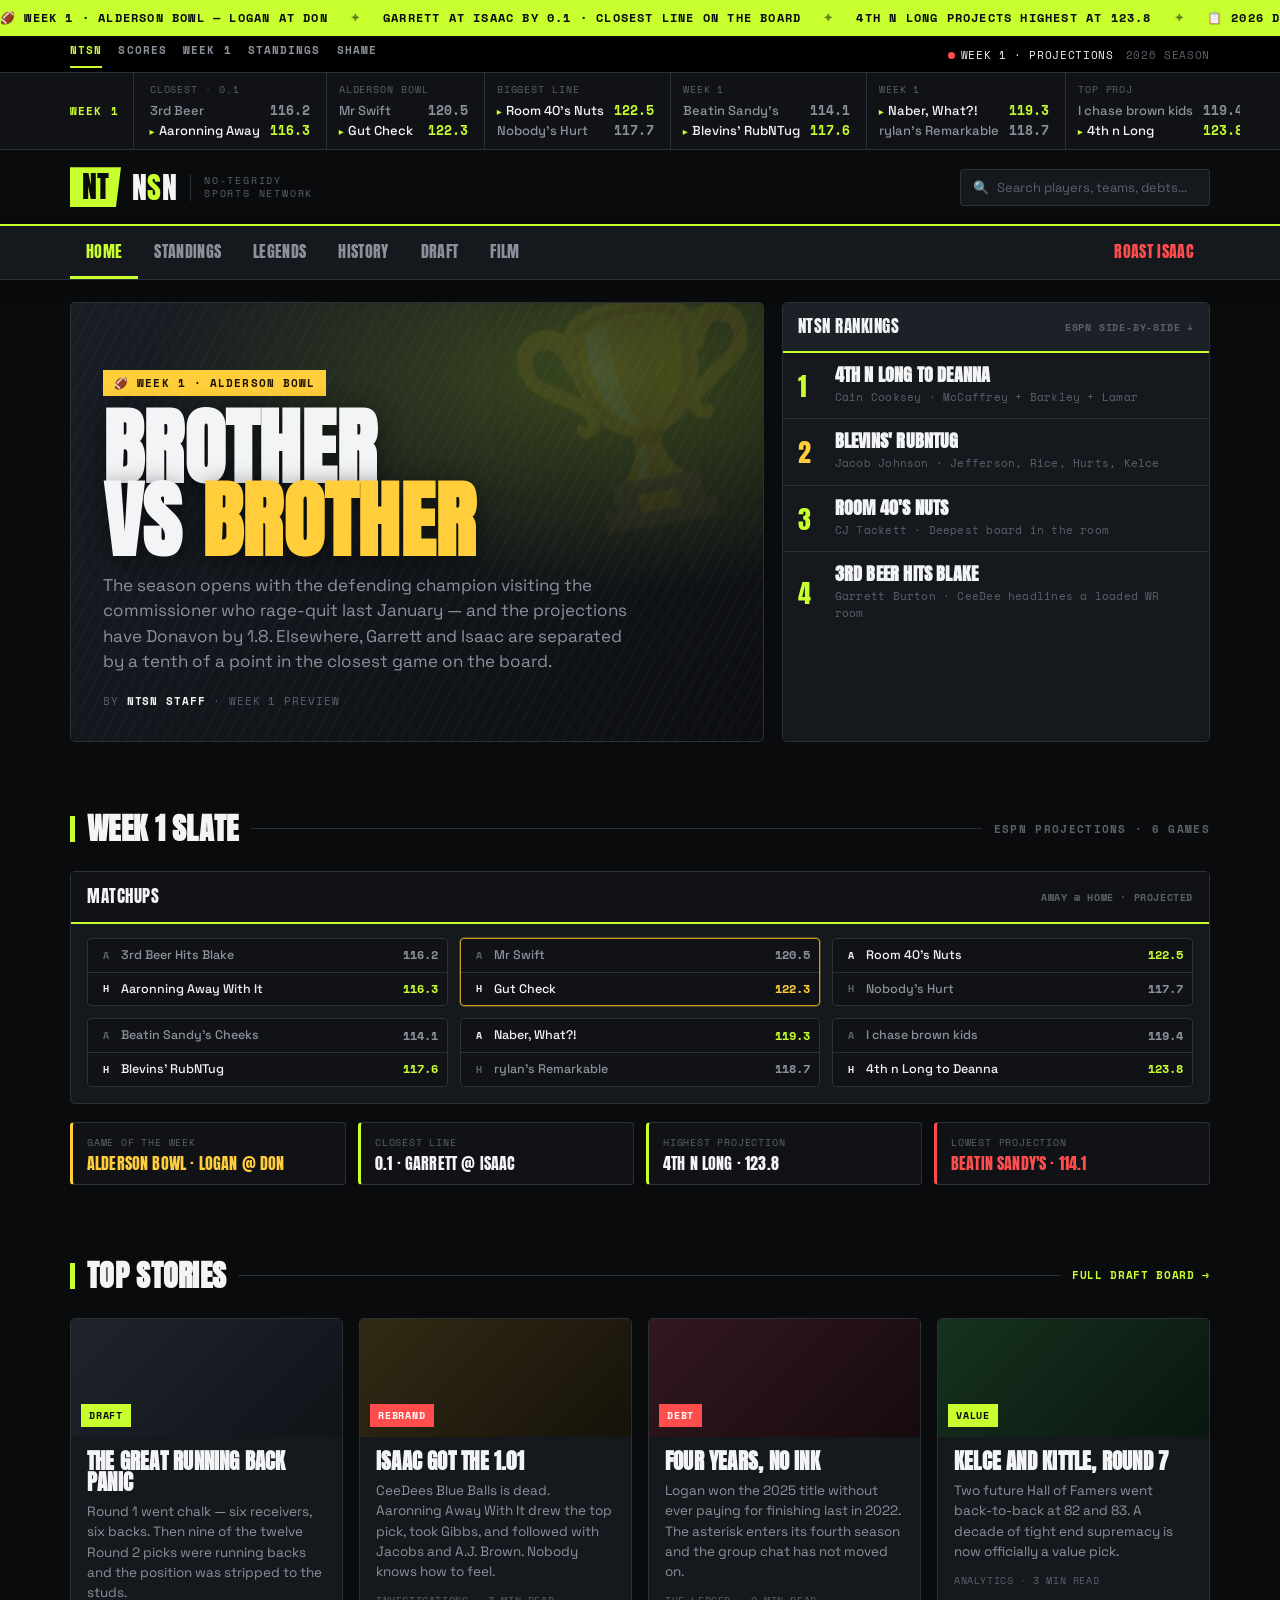
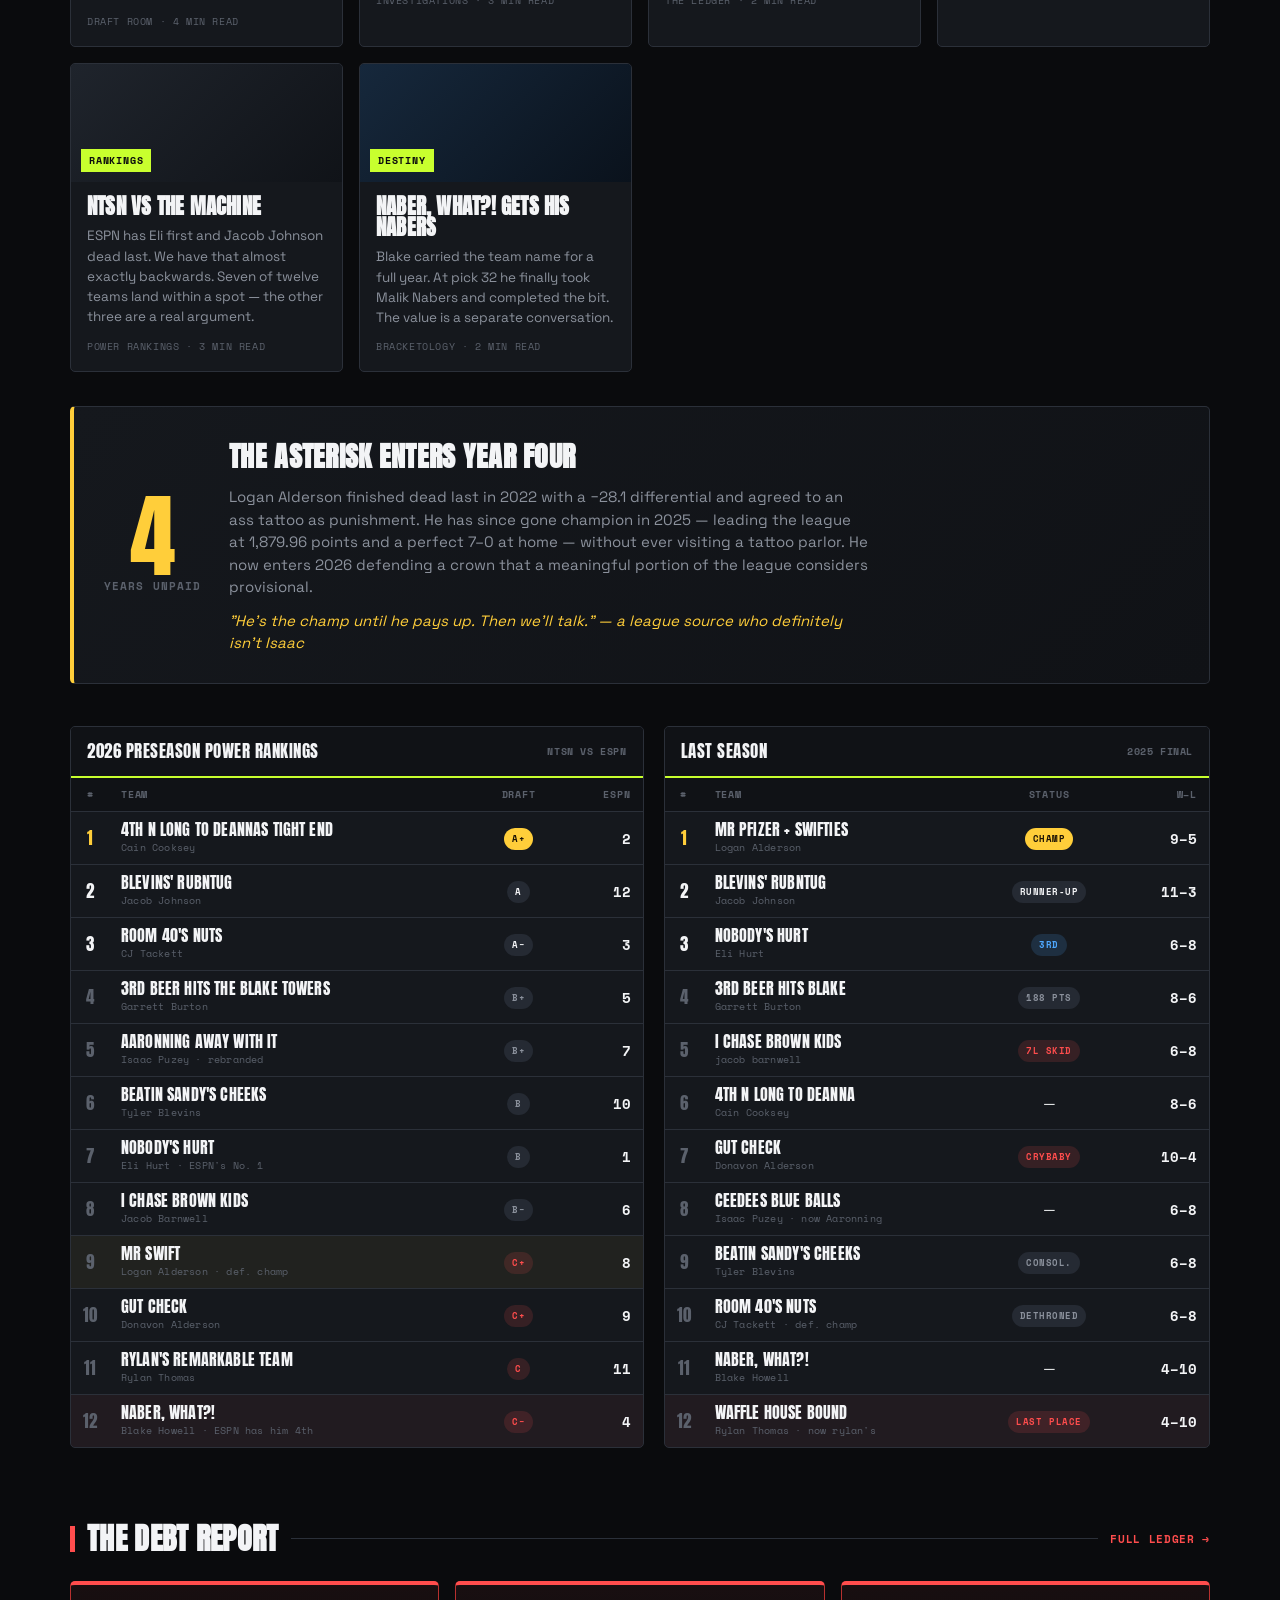
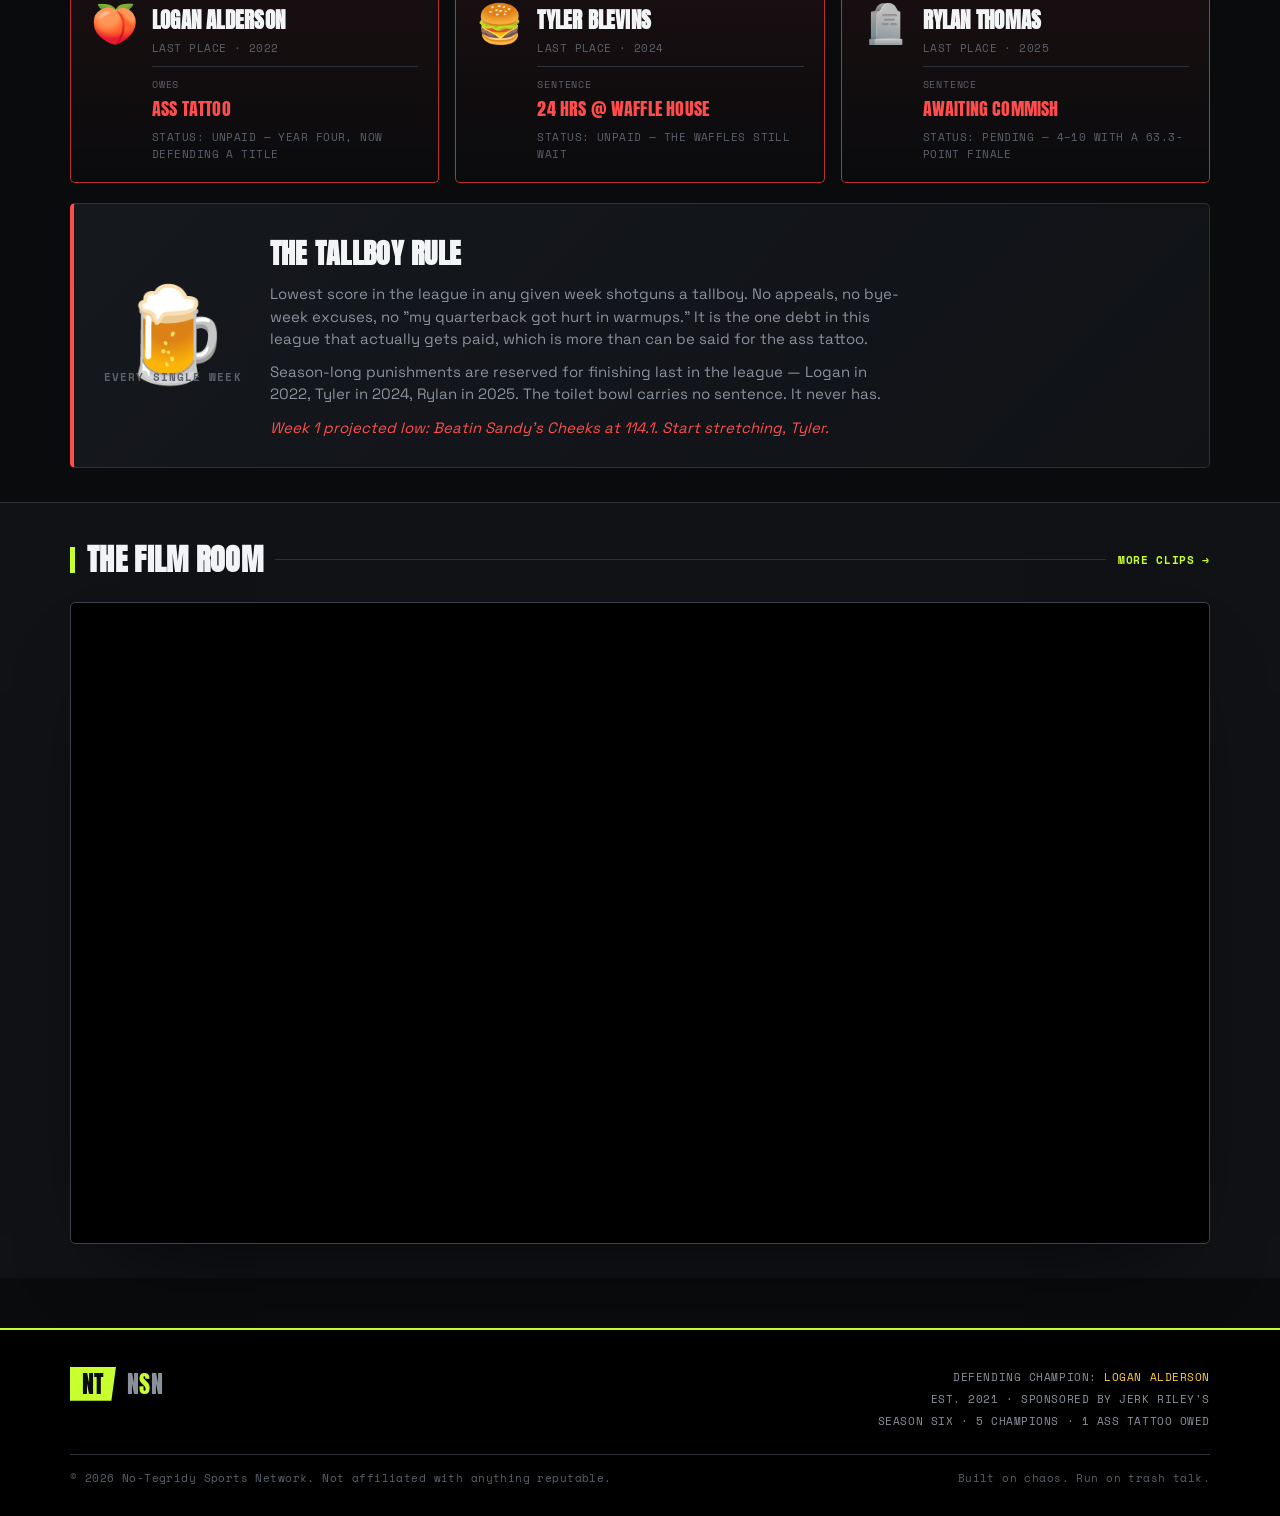
==== commit 7bc27cab: "Correct punishment rules, confirm Mr Swift and the commish Applies the league's corrections ahead of" ====
--- a/index.html
+++ b/index.html
@@ -22,9 +22,10 @@
         <span class="ticker-item">4th n Long projects highest at 123.8</span>
         <span class="ticker-item">📋 2026 draft complete · 192 picks</span>
         <span class="ticker-item">Isaac drew the top pick and rebranded — pray for us all</span>
-        <span class="ticker-item">Logan defends the crown as Mr Swfit</span>
+        <span class="ticker-item">Logan defends the crown as Mr Swift</span>
         <span class="ticker-item">Logan STILL owes an ass tattoo from 2022 — four years running</span>
         <span class="ticker-item">Tyler owes 24 hrs at Waffle House</span>
+        <span class="ticker-item">🍺 Lowest score each week shotguns a tallboy</span>
         <span class="ticker-item">Nine RBs came off the board in Round 2</span>
         <span class="ticker-item">ESPN has Jacob Johnson 12th · we have him 2nd</span>
         <span class="ticker-item">Six seasons of chaos</span>
@@ -59,7 +60,7 @@
             <div class="tm w"><span class="nm">Aaronning Away</span><span class="sc">116.3</span></div>
         </div>
         <div class="sb"><div class="rnd">Alderson Bowl</div>
-            <div class="tm"><span class="nm">Mr Swfit</span><span class="sc">120.5</span></div>
+            <div class="tm"><span class="nm">Mr Swift</span><span class="sc">120.5</span></div>
             <div class="tm w"><span class="nm">Gut Check</span><span class="sc">122.3</span></div>
         </div>
         <div class="sb"><div class="rnd">Biggest Line</div>
@@ -125,7 +126,7 @@
             </article>
 
             <aside class="rail reveal">
-                <div class="rail-head">Preseason Rankings <span class="lk">2026 · WEEK 0</span></div>
+                <div class="rail-head">NTSN Rankings <span class="lk">ESPN SIDE-BY-SIDE ↓</span></div>
                 <a class="item" href="standings.html"><span class="rk">1</span><span class="tx"><h4>4th n Long to Deanna</h4><p>Cain Cooksey · McCaffrey + Barkley + Lamar</p></span></a>
                 <a class="item" href="standings.html"><span class="rk">2</span><span class="tx"><h4>Blevins' RubNTug</h4><p>Jacob Johnson · Jefferson, Rice, Hurts, Kelce</p></span></a>
                 <a class="item" href="standings.html"><span class="rk">3</span><span class="tx"><h4>Room 40's Nuts</h4><p>CJ Tackett · Deepest board in the room</p></span></a>
@@ -153,7 +154,7 @@
                     <div class="br w"><span class="sd">H</span><span class="nm">Aaronning Away With It</span><span class="sc">116.3</span></div>
                 </div>
                 <div class="bm champ">
-                    <div class="br"><span class="sd">A</span><span class="nm">Mr Swfit</span><span class="sc">120.5</span></div>
+                    <div class="br"><span class="sd">A</span><span class="nm">Mr Swift</span><span class="sc">120.5</span></div>
                     <div class="br w"><span class="sd">H</span><span class="nm">Gut Check</span><span class="sc">122.3</span></div>
                 </div>
                 <div class="bm">
@@ -277,7 +278,7 @@
                         <tr><td class="rk">6</td><td><div class="team">Beatin Sandy's Cheeks</div><div class="own">Tyler Blevins</div></td><td class="tag"><span class="tg neu">B</span></td><td class="rec">10</td></tr>
                         <tr><td class="rk">7</td><td><div class="team">Nobody's Hurt</div><div class="own">Eli Hurt · ESPN's No. 1</div></td><td class="tag"><span class="tg neu">B</span></td><td class="rec">1</td></tr>
                         <tr><td class="rk">8</td><td><div class="team">I chase brown kids</div><div class="own">Jacob Barnwell</div></td><td class="tag"><span class="tg neu">B−</span></td><td class="rec">6</td></tr>
-                        <tr class="champ-row"><td class="rk">9</td><td><div class="team">Mr Swfit</div><div class="own">Logan Alderson · def. champ</div></td><td class="tag"><span class="tg bad">C+</span></td><td class="rec">8</td></tr>
+                        <tr class="champ-row"><td class="rk">9</td><td><div class="team">Mr Swift</div><div class="own">Logan Alderson · def. champ</div></td><td class="tag"><span class="tg bad">C+</span></td><td class="rec">8</td></tr>
                         <tr><td class="rk">10</td><td><div class="team">Gut Check</div><div class="own">Donavon Alderson</div></td><td class="tag"><span class="tg bad">C+</span></td><td class="rec">9</td></tr>
                         <tr><td class="rk">11</td><td><div class="team">rylan's Remarkable Team</div><div class="own">Rylan Thomas</div></td><td class="tag"><span class="tg bad">C</span></td><td class="rec">11</td></tr>
                         <tr class="last"><td class="rk">12</td><td><div class="team">Naber, What?!</div><div class="own">Blake Howell · ESPN has him 4th</div></td><td class="tag"><span class="tg bad">C−</span></td><td class="rec">4</td></tr>
@@ -303,7 +304,7 @@
                         <tr><td class="rk">9</td><td><div class="team">Beatin Sandy's Cheeks</div><div class="own">Tyler Blevins</div></td><td class="tag"><span class="tg neu">Consol.</span></td><td class="rec">6–8</td></tr>
                         <tr><td class="rk">10</td><td><div class="team">Room 40's Nuts</div><div class="own">CJ Tackett · def. champ</div></td><td class="tag"><span class="tg neu">Dethroned</span></td><td class="rec">6–8</td></tr>
                         <tr><td class="rk">11</td><td><div class="team">Naber, What?!</div><div class="own">Blake Howell</div></td><td class="tag">—</td><td class="rec">4–10</td></tr>
-                        <tr class="last"><td class="rk">12</td><td><div class="team">Waffle House Bound</div><div class="own">Rylan Thomas · now rylan's</div></td><td class="tag"><span class="tg bad">🚽 Toilet</span></td><td class="rec">4–10</td></tr>
+                        <tr class="last"><td class="rk">12</td><td><div class="team">Waffle House Bound</div><div class="own">Rylan Thomas · now rylan's</div></td><td class="tag"><span class="tg bad">Last Place</span></td><td class="rec">4–10</td></tr>
                     </tbody>
                 </table>
             </div>
@@ -340,13 +341,23 @@
                 </div>
             </div>
             <div class="shame-c">
-                <div class="e">🚽</div>
+                <div class="e">🪦</div>
                 <div>
                     <h4>Rylan Thomas</h4>
-                    <div class="crime">Toilet Bowl · 2025</div>
-                    <div class="owes"><div class="l">Sentence</div><div class="v">TBD by Commish</div></div>
+                    <div class="crime">Last place · 2025</div>
+                    <div class="owes"><div class="l">Sentence</div><div class="v">Awaiting Commish</div></div>
                     <div class="crime" style="margin-top:7px;">Status: PENDING — 4–10 with a 63.3-point finale</div>
                 </div>
+            </div>
+        </div>
+
+        <div class="analysis reveal red" style="margin-top:20px;">
+            <div class="big">🍺<small>EVERY SINGLE WEEK</small></div>
+            <div>
+                <h3>The Tallboy Rule</h3>
+                <p>Lowest score in the league in any given week shotguns a tallboy. No appeals, no bye-week excuses, no "my quarterback got hurt in warmups." It is the one debt in this league that actually gets paid, which is more than can be said for the ass tattoo.</p>
+                <p>Season-long punishments are reserved for finishing last in the league — Logan in 2022, Tyler in 2024, Rylan in 2025. The toilet bowl carries no sentence. It never has.</p>
+                <p class="quote">Week 1 projected low: Beatin Sandy's Cheeks at 114.1. Start stretching, Tyler.</p>
             </div>
         </div>
     </div>
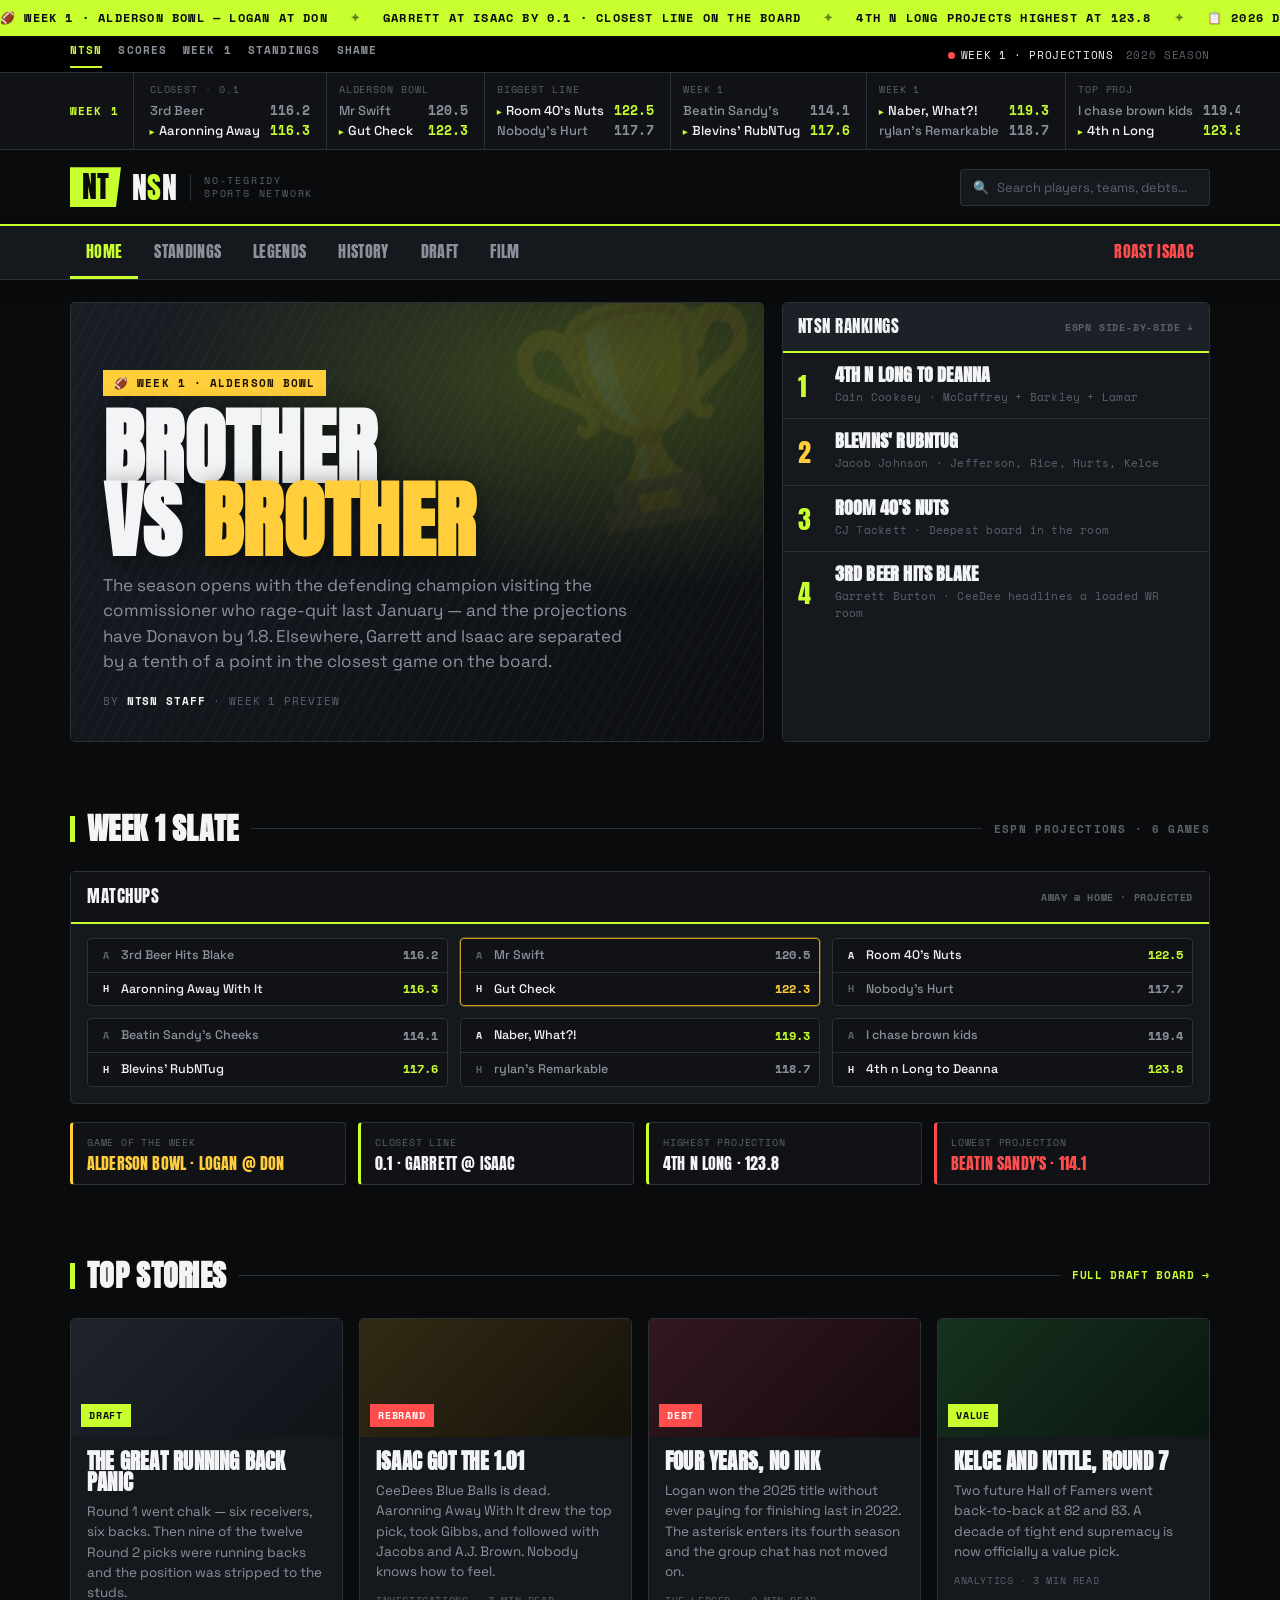
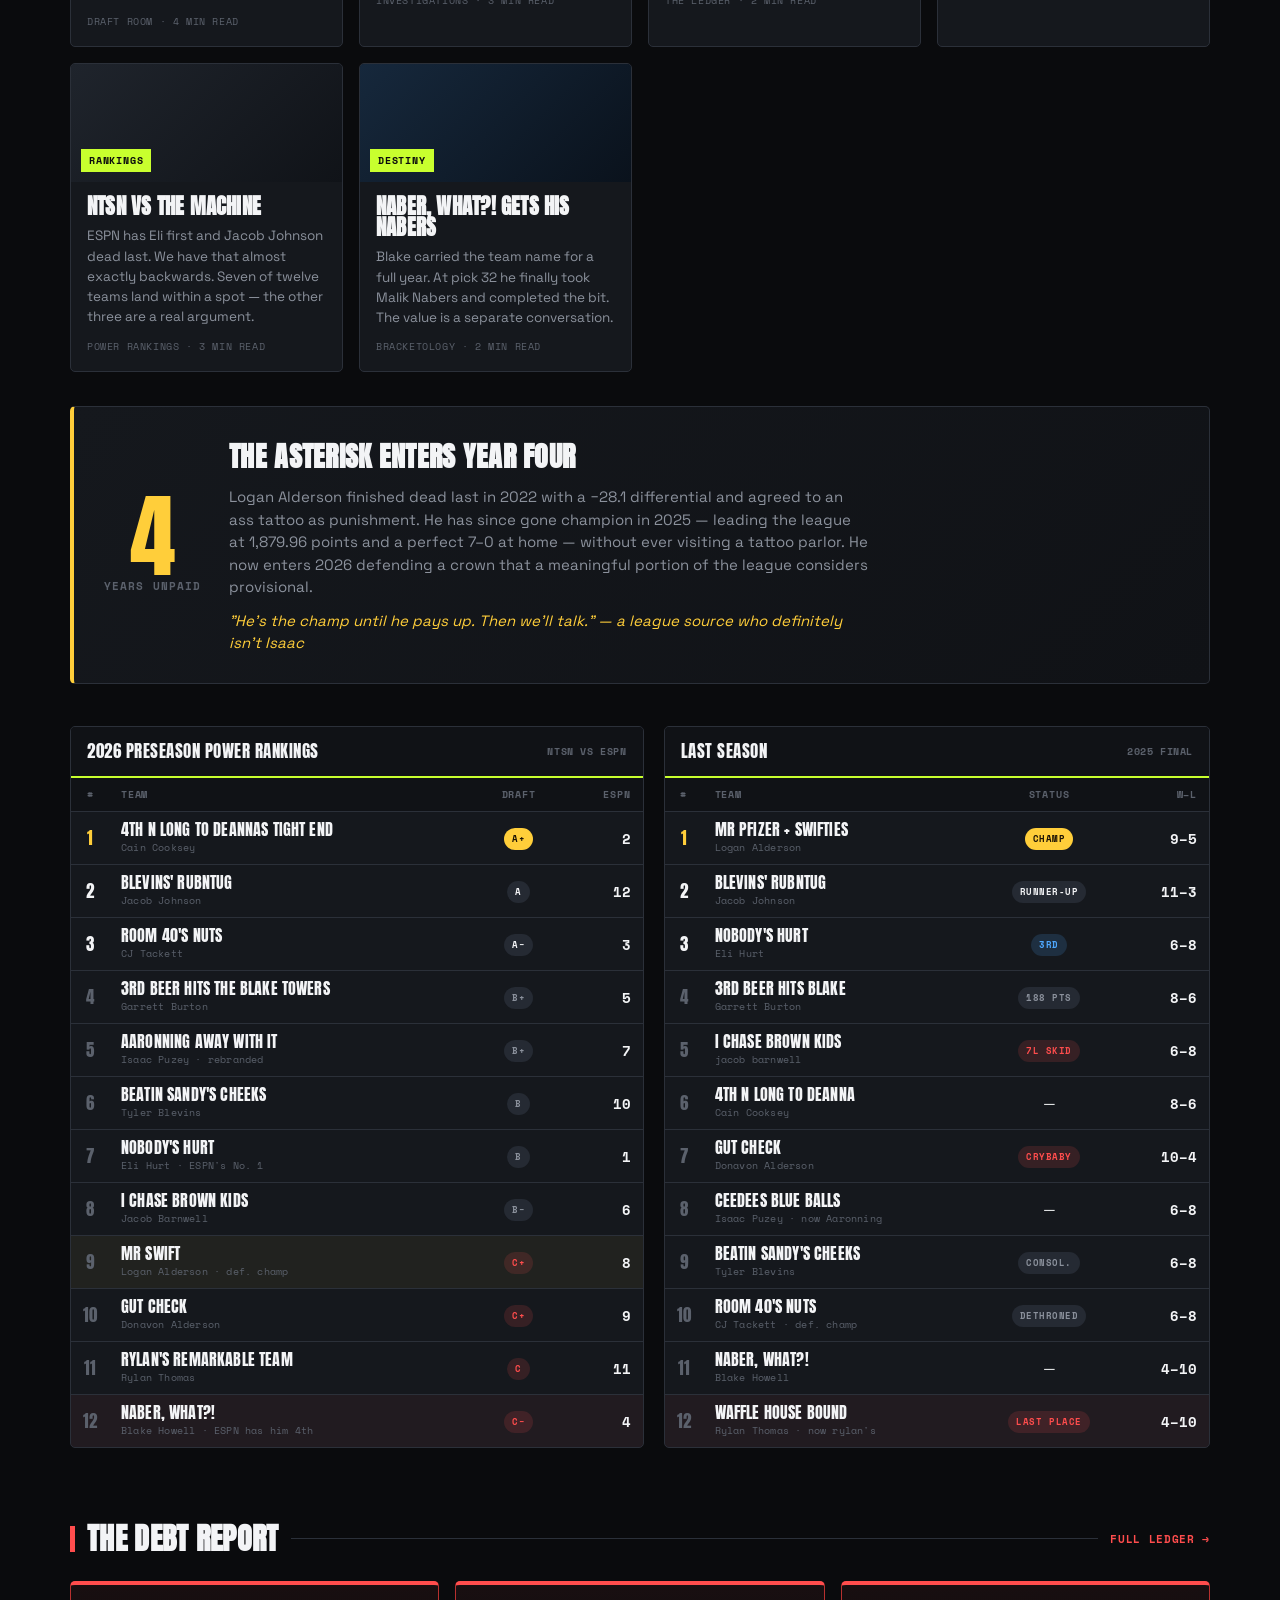
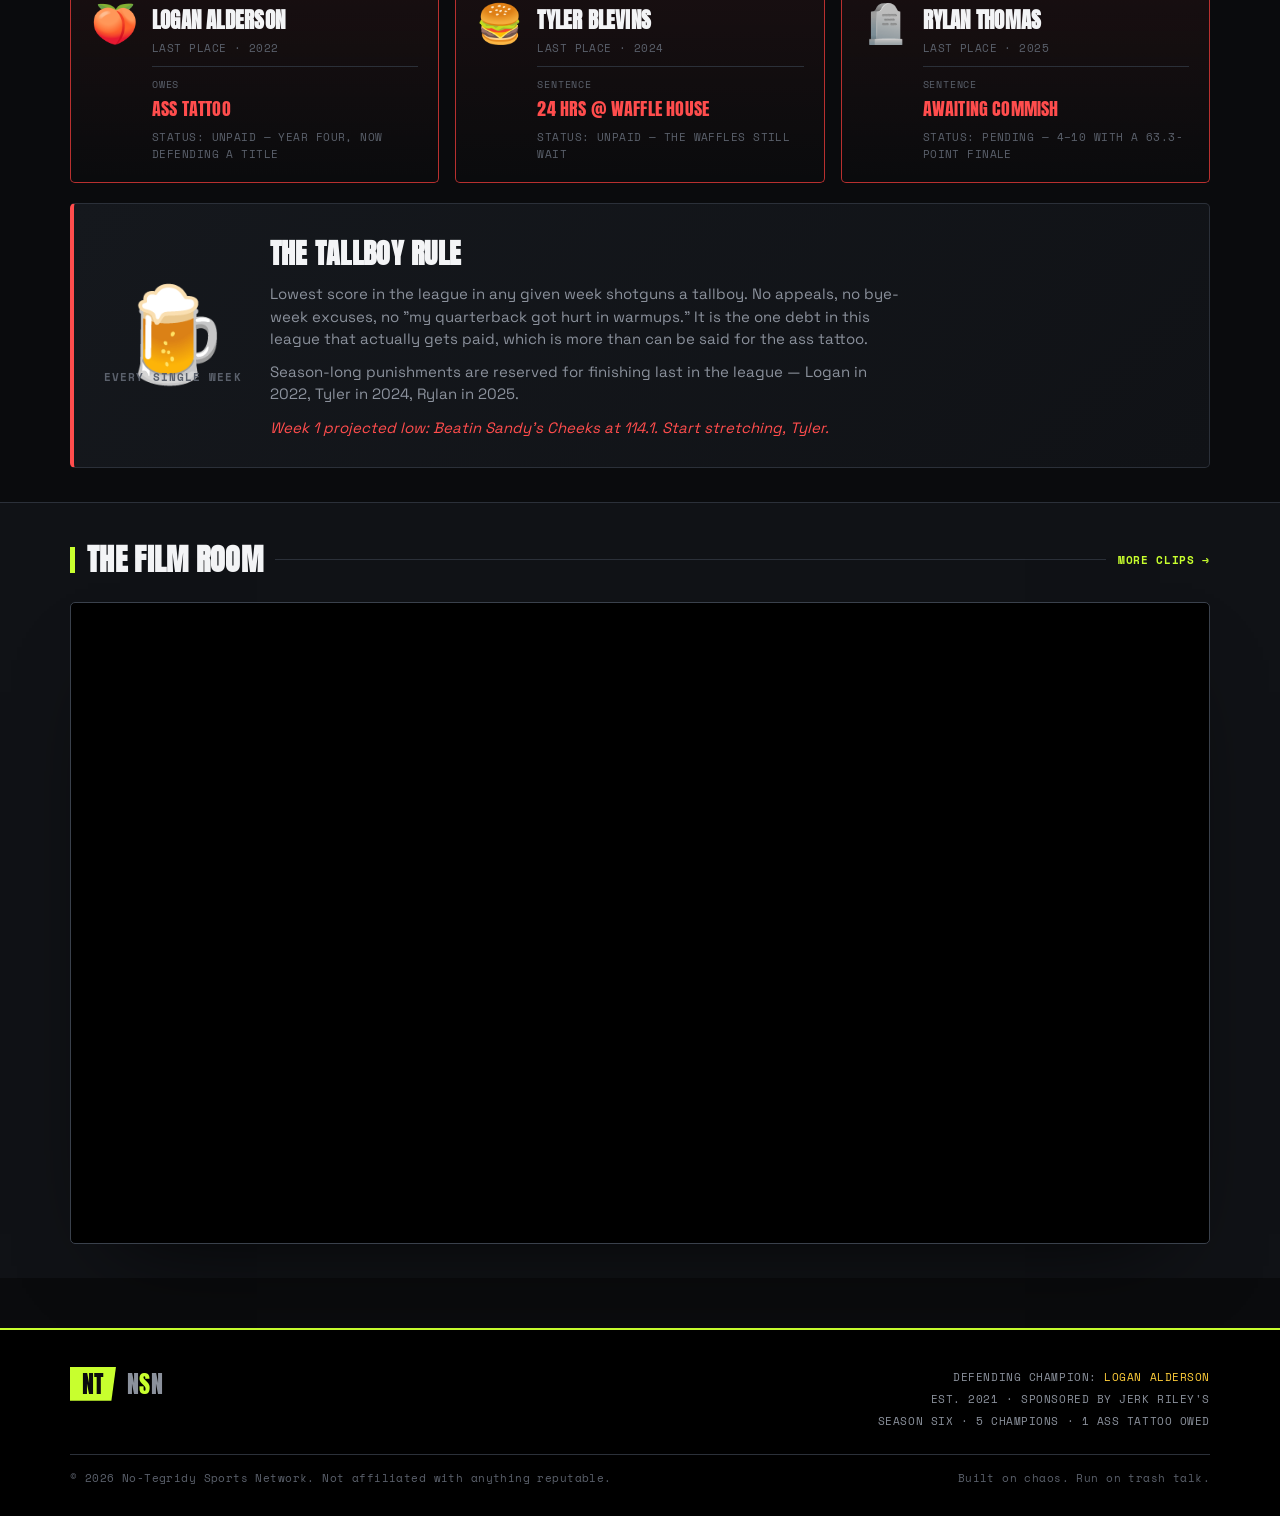
==== commit f46f8fff: "Drop the toilet-bowl aside from the tallboy rule Co-Authored-By: Claude Opus 5 <noreply@anthropic.co" ====
--- a/index.html
+++ b/index.html
@@ -356,7 +356,7 @@
             <div>
                 <h3>The Tallboy Rule</h3>
                 <p>Lowest score in the league in any given week shotguns a tallboy. No appeals, no bye-week excuses, no "my quarterback got hurt in warmups." It is the one debt in this league that actually gets paid, which is more than can be said for the ass tattoo.</p>
-                <p>Season-long punishments are reserved for finishing last in the league — Logan in 2022, Tyler in 2024, Rylan in 2025. The toilet bowl carries no sentence. It never has.</p>
+                <p>Season-long punishments are reserved for finishing last in the league — Logan in 2022, Tyler in 2024, Rylan in 2025.</p>
                 <p class="quote">Week 1 projected low: Beatin Sandy's Cheeks at 114.1. Start stretching, Tyler.</p>
             </div>
         </div>
